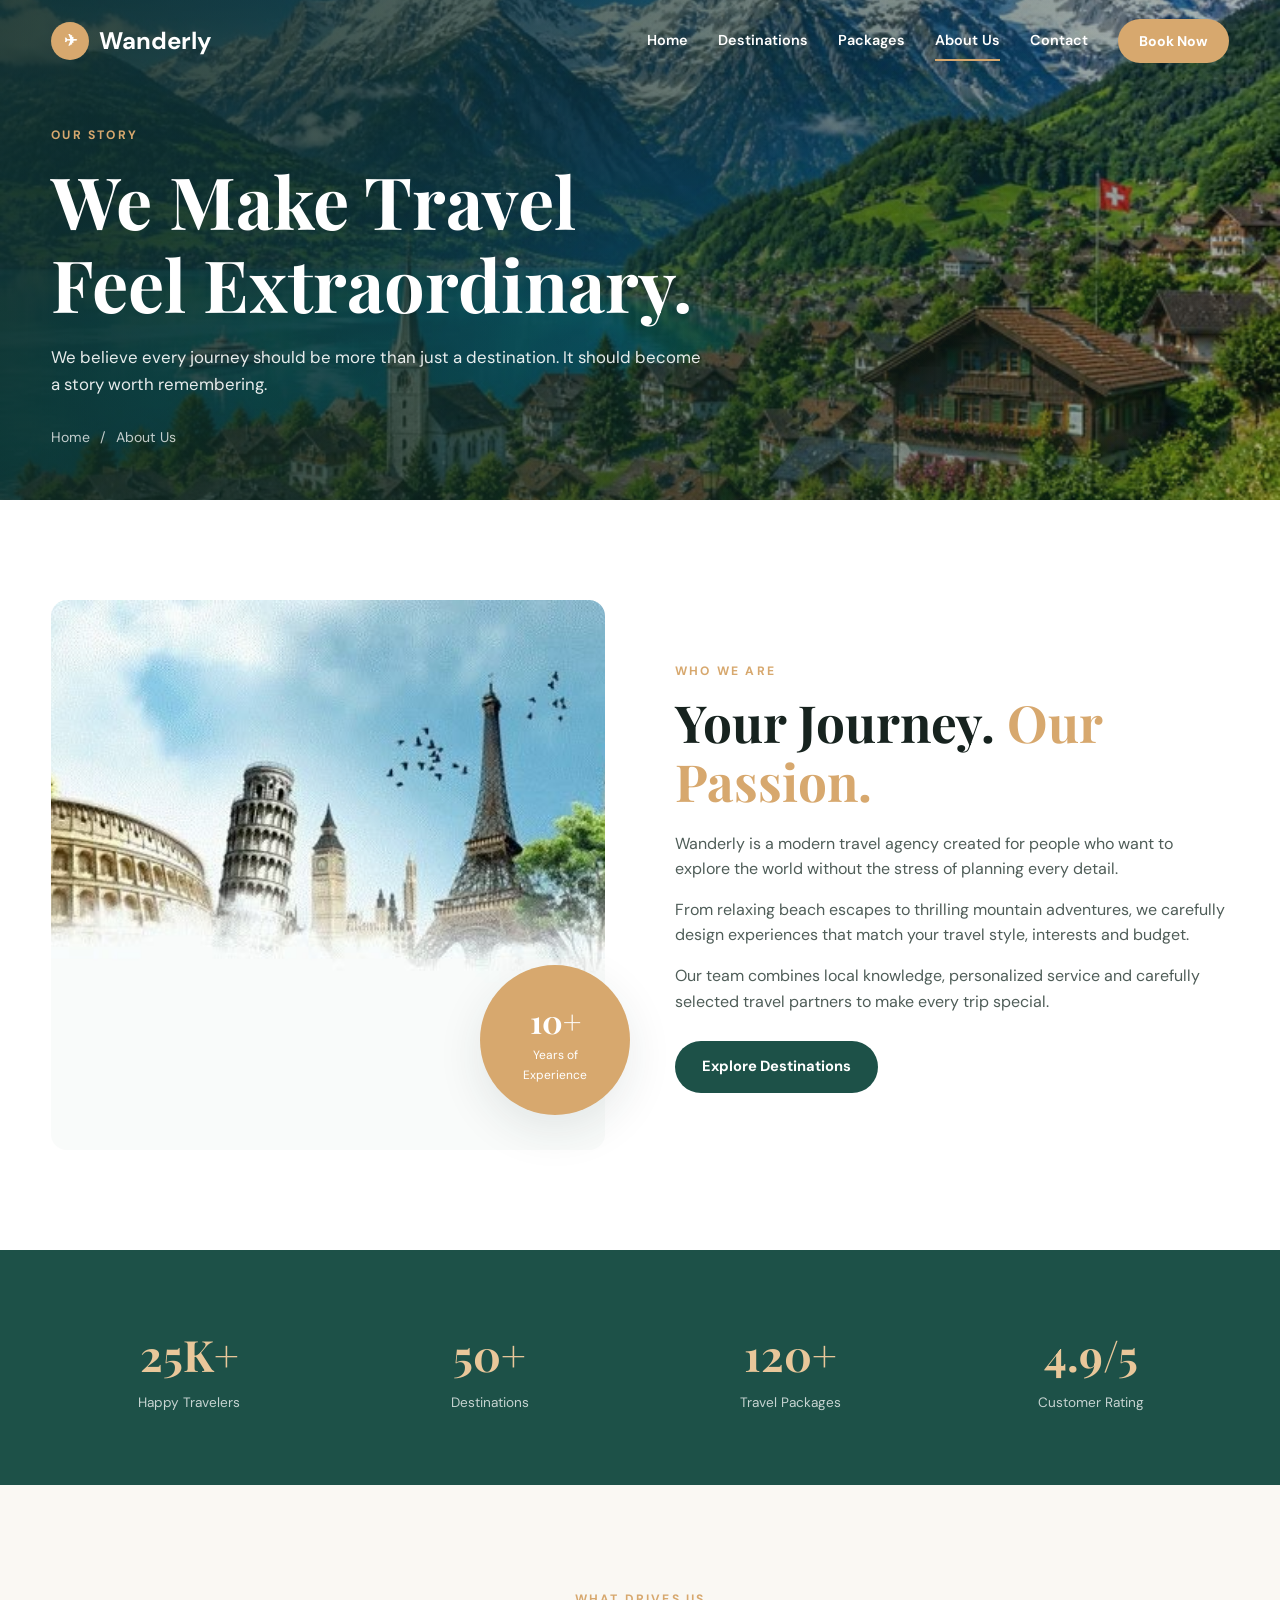
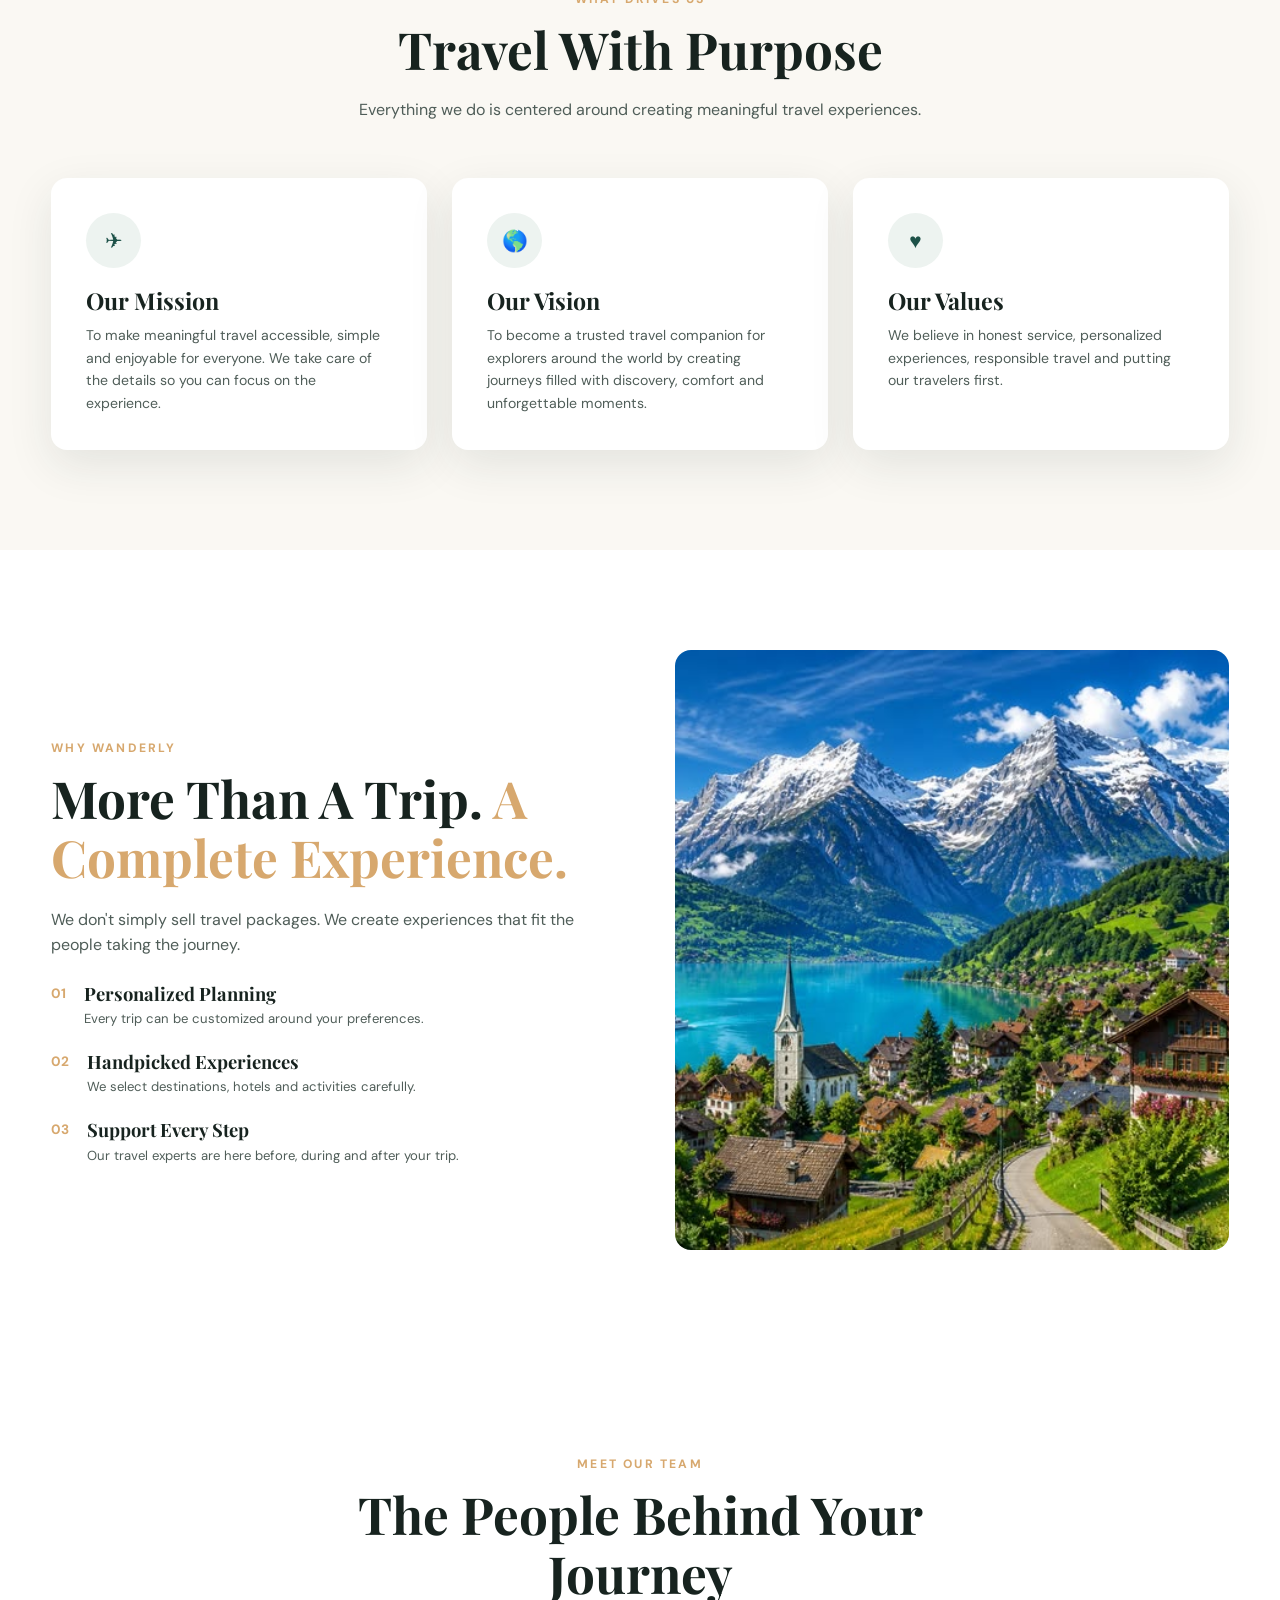
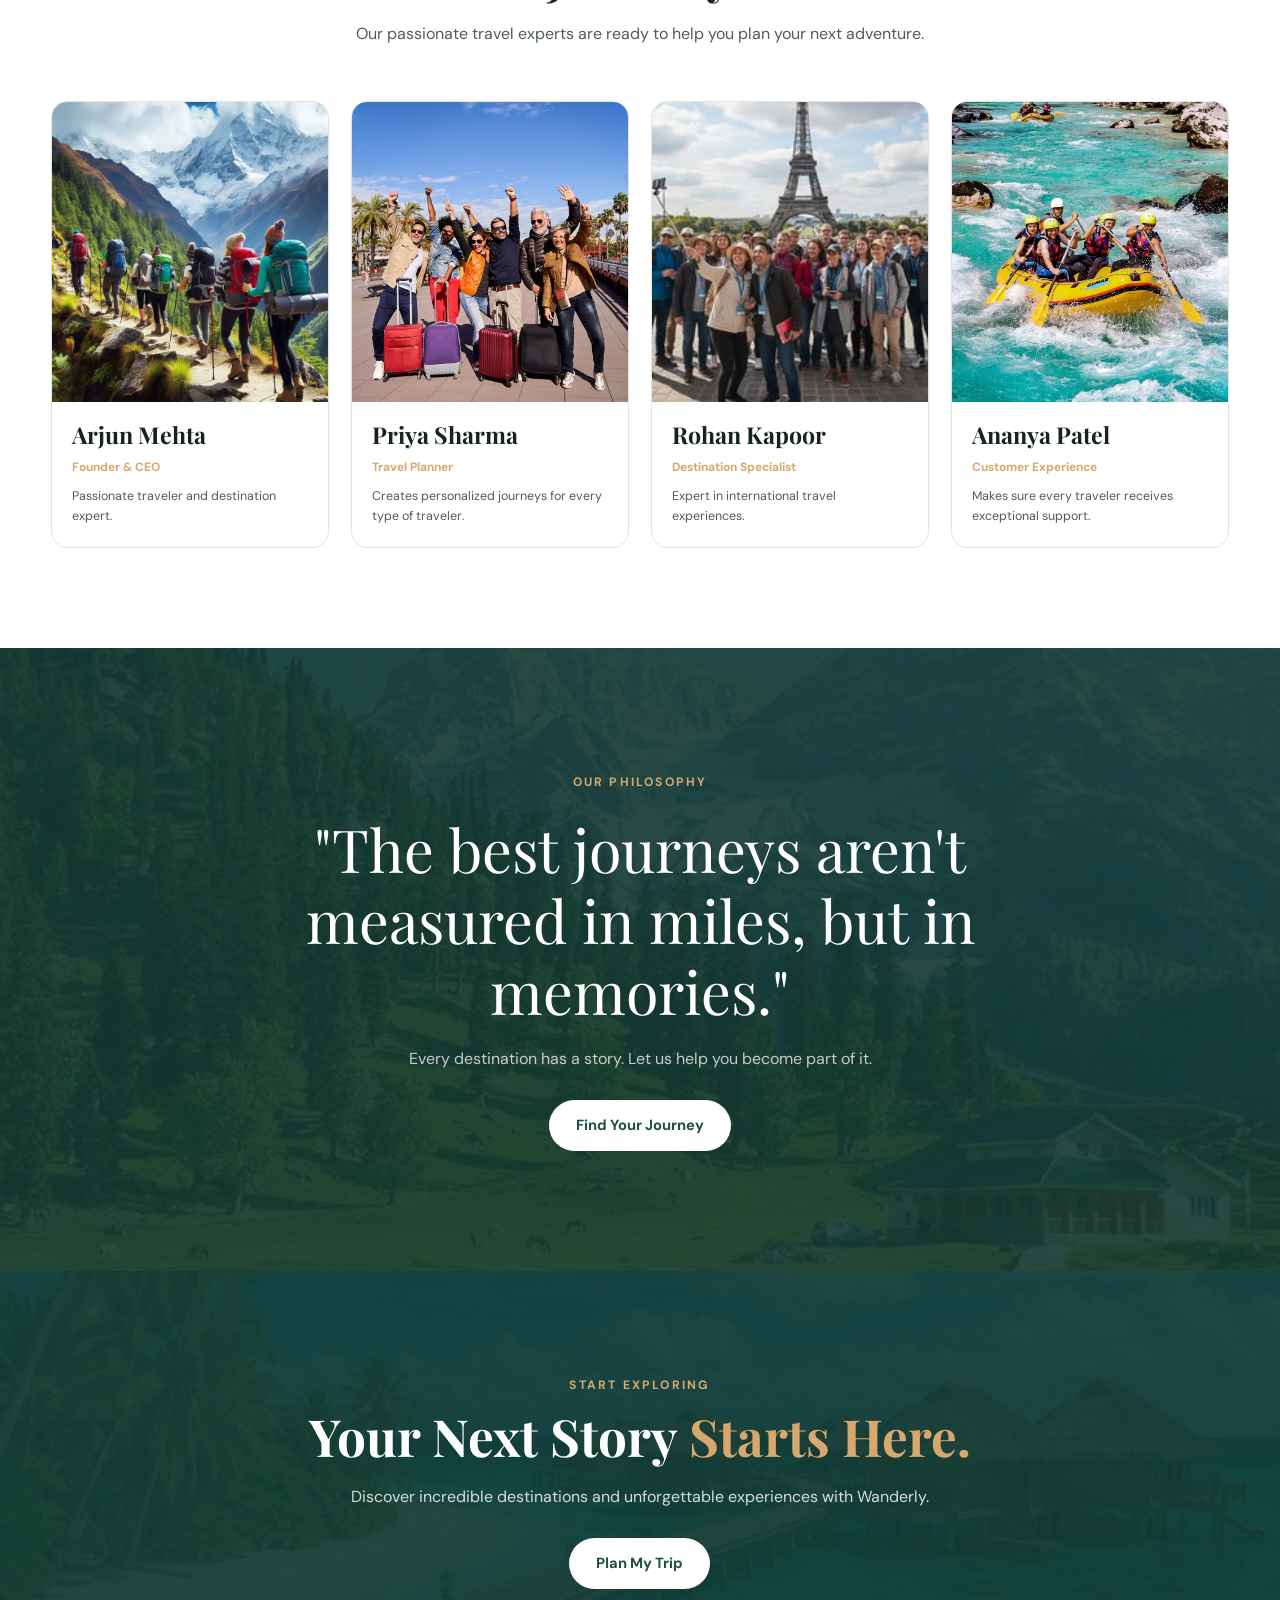
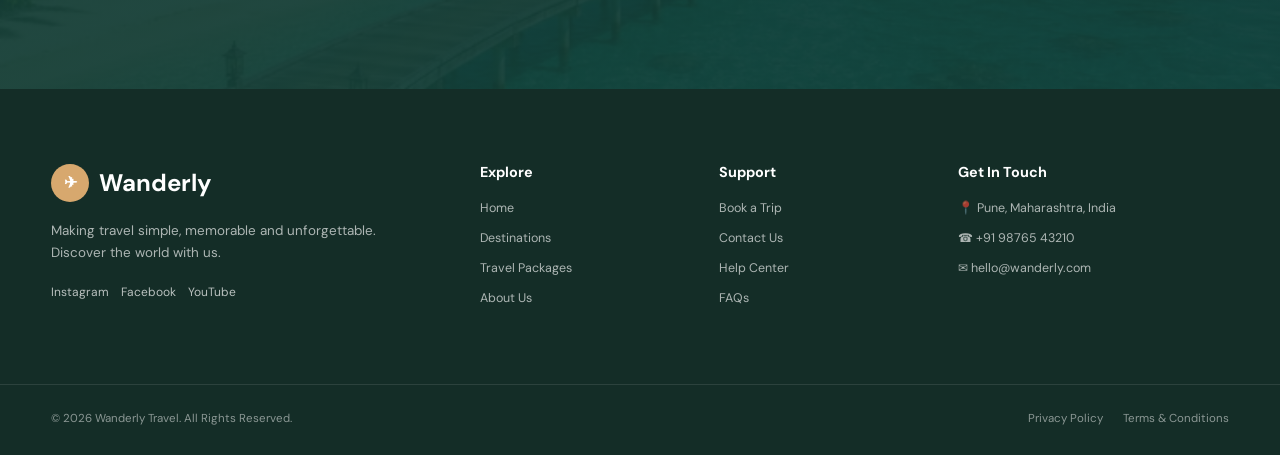
==== about.html @ 642d9f6b "Initial travel booking website" ====
<!DOCTYPE html>
<html lang="en">

<head>

    <meta charset="UTF-8">

    <meta
        name="viewport"
        content="width=device-width, initial-scale=1.0"
    >

    <meta
        name="description"
        content="Learn more about Wanderly, our travel experts, mission and passion for creating unforgettable journeys."
    >

    <title>About Us | Wanderly</title>


    <!-- Google Fonts -->

    <link rel="preconnect" href="https://fonts.googleapis.com">

    <link
        href="https://fonts.googleapis.com/css2?family=DM+Sans:wght@400;500;600;700&family=Playfair+Display:wght@500;600;700&display=swap"
        rel="stylesheet"
    >


    <!-- Main CSS -->

    <link
        rel="stylesheet"
        href="css/style.css"
    >

</head>


<body>


    <!-- ==========================================
         HEADER
    =========================================== -->

    <header
        class="header"
        id="header"
    >

        <div class="container nav-container">


            <!-- Logo -->

            <a
                href="index.html"
                class="logo"
            >

                <span class="logo-icon">
                    ✈
                </span>

                <span>
                    Wanderly
                </span>

            </a>


            <!-- Navigation -->

            <nav
                class="navbar"
                id="navbar"
            >

                <a
                    href="index.html"
                    class="nav-link"
                >
                    Home
                </a>

                <a
                    href="destinations.html"
                    class="nav-link"
                >
                    Destinations
                </a>

                <a
                    href="packages.html"
                    class="nav-link"
                >
                    Packages
                </a>

                <a
                    href="about.html"
                    class="nav-link active"
                >
                    About Us
                </a>

                <a
                    href="contact.html"
                    class="nav-link"
                >
                    Contact
                </a>

                <a
                    href="booking.html"
                    class="nav-book-btn"
                >
                    Book Now
                </a>

            </nav>


            <!-- Mobile Menu -->

            <button
                class="menu-toggle"
                id="menuToggle"
                type="button"
                aria-label="Open navigation menu"
            >

                <span></span>

                <span></span>

                <span></span>

            </button>

        </div>

    </header>



    <!-- ==========================================
         PAGE HERO
    =========================================== -->

    <section class="page-hero about-hero">

        <div class="page-hero-overlay"></div>

        <div class="container page-hero-content">


            <span class="section-tag">
                OUR STORY
            </span>


            <h1>
                We Make Travel
                <br>
                Feel Extraordinary.
            </h1>


            <p>
                We believe every journey should be more than
                just a destination. It should become a story
                worth remembering.
            </p>


            <div class="breadcrumb">

                <a href="index.html">
                    Home
                </a>

                <span>
                    /
                </span>

                <span>
                    About Us
                </span>

            </div>

        </div>

    </section>



    <!-- ==========================================
         OUR STORY
    =========================================== -->

    <main>


        <section class="section about-story-section">

            <div class="container about-story-grid">


                <!-- Image -->

                <div class="about-story-image">

                    <img
                        src="images/about-travel.jpg"
                        alt="Travelers enjoying a beautiful destination"
                    >

                    <div class="experience-badge">

                        <strong>
                            10+
                        </strong>

                        <span>
                            Years of
                            <br>
                            Experience
                        </span>

                    </div>

                </div>


                <!-- Content -->

                <div class="about-story-content">

                    <span class="section-tag">
                        WHO WE ARE
                    </span>


                    <h2>
                        Your Journey.
                        <span>Our Passion.</span>
                    </h2>


                    <p>
                        Wanderly is a modern travel agency created
                        for people who want to explore the world
                        without the stress of planning every detail.
                    </p>


                    <p>
                        From relaxing beach escapes to thrilling
                        mountain adventures, we carefully design
                        experiences that match your travel style,
                        interests and budget.
                    </p>


                    <p>
                        Our team combines local knowledge,
                        personalized service and carefully selected
                        travel partners to make every trip special.
                    </p>


                    <a
                        href="destinations.html"
                        class="btn btn-primary"
                    >
                        Explore Destinations
                    </a>

                </div>

            </div>

        </section>



        <!-- ==========================================
             STATISTICS
        =========================================== -->

        <section class="stats-section">

            <div class="container stats-grid">


                <div class="stat-item">

                    <strong>
                        25K+
                    </strong>

                    <span>
                        Happy Travelers
                    </span>

                </div>


                <div class="stat-item">

                    <strong>
                        50+
                    </strong>

                    <span>
                        Destinations
                    </span>

                </div>


                <div class="stat-item">

                    <strong>
                        120+
                    </strong>

                    <span>
                        Travel Packages
                    </span>

                </div>


                <div class="stat-item">

                    <strong>
                        4.9/5
                    </strong>

                    <span>
                        Customer Rating
                    </span>

                </div>

            </div>

        </section>



        <!-- ==========================================
             MISSION & VISION
        =========================================== -->

        <section class="section mission-section">

            <div class="container">


                <div class="section-heading centered">

                    <span class="section-tag">
                        WHAT DRIVES US
                    </span>

                    <h2>
                        Travel With Purpose
                    </h2>

                    <p>
                        Everything we do is centered around
                        creating meaningful travel experiences.
                    </p>

                </div>


                <div class="mission-grid">


                    <!-- Mission -->

                    <article class="mission-card">

                        <div class="mission-icon">
                            ✈
                        </div>

                        <h3>
                            Our Mission
                        </h3>

                        <p>
                            To make meaningful travel accessible,
                            simple and enjoyable for everyone.
                            We take care of the details so you
                            can focus on the experience.
                        </p>

                    </article>


                    <!-- Vision -->

                    <article class="mission-card">

                        <div class="mission-icon">
                            🌎
                        </div>

                        <h3>
                            Our Vision
                        </h3>

                        <p>
                            To become a trusted travel companion
                            for explorers around the world by
                            creating journeys filled with discovery,
                            comfort and unforgettable moments.
                        </p>

                    </article>


                    <!-- Values -->

                    <article class="mission-card">

                        <div class="mission-icon">
                            ♥
                        </div>

                        <h3>
                            Our Values
                        </h3>

                        <p>
                            We believe in honest service,
                            personalized experiences, responsible
                            travel and putting our travelers first.
                        </p>

                    </article>

                </div>

            </div>

        </section>



        <!-- ==========================================
             WHY WANDERLY
        =========================================== -->

        <section class="why-us-section">

            <div class="container why-us-grid">


                <!-- Content -->

                <div class="why-us-content">

                    <span class="section-tag">
                        WHY WANDERLY
                    </span>


                    <h2>
                        More Than A Trip.
                        <span>A Complete Experience.</span>
                    </h2>


                    <p>
                        We don't simply sell travel packages.
                        We create experiences that fit the people
                        taking the journey.
                    </p>


                    <div class="why-us-list">


                        <div class="why-us-item">

                            <div class="why-us-number">
                                01
                            </div>

                            <div>

                                <h3>
                                    Personalized Planning
                                </h3>

                                <p>
                                    Every trip can be customized
                                    around your preferences.
                                </p>

                            </div>

                        </div>


                        <div class="why-us-item">

                            <div class="why-us-number">
                                02
                            </div>

                            <div>

                                <h3>
                                    Handpicked Experiences
                                </h3>

                                <p>
                                    We select destinations,
                                    hotels and activities carefully.
                                </p>

                            </div>

                        </div>


                        <div class="why-us-item">

                            <div class="why-us-number">
                                03
                            </div>

                            <div>

                                <h3>
                                    Support Every Step
                                </h3>

                                <p>
                                    Our travel experts are here
                                    before, during and after your trip.
                                </p>

                            </div>

                        </div>

                    </div>

                </div>


                <!-- Image -->

                <div class="why-us-image">

                    <img
                        src="images/home-switzerland.jpg"
                        alt="Beautiful Switzerland landscape"
                    >

                </div>

            </div>

        </section>



        <!-- ==========================================
             OUR TEAM
        =========================================== -->

        <section class="section team-section">

            <div class="container">


                <div class="section-heading centered">

                    <span class="section-tag">
                        MEET OUR TEAM
                    </span>

                    <h2>
                        The People Behind Your Journey
                    </h2>

                    <p>
                        Our passionate travel experts are ready
                        to help you plan your next adventure.
                    </p>

                </div>


                <div class="team-grid">


                    <!-- Team Member 1 -->

                    <article class="team-card">

                        <div class="team-image">

                            <img
                                src="images/team-1.jpg"
                                alt="Travel consultant"
                            >

                        </div>

                        <div class="team-content">

                            <h3>
                                Arjun Mehta
                            </h3>

                            <span>
                                Founder & CEO
                            </span>

                            <p>
                                Passionate traveler and
                                destination expert.
                            </p>

                        </div>

                    </article>


                    <!-- Team Member 2 -->

                    <article class="team-card">

                        <div class="team-image">

                            <img
                                src="images/team-2.jpg"
                                alt="Travel planner"
                            >

                        </div>

                        <div class="team-content">

                            <h3>
                                Priya Sharma
                            </h3>

                            <span>
                                Travel Planner
                            </span>

                            <p>
                                Creates personalized journeys
                                for every type of traveler.
                            </p>

                        </div>

                    </article>


                    <!-- Team Member 3 -->

                    <article class="team-card">

                        <div class="team-image">

                            <img
                                src="images/team-3.jpg"
                                alt="Travel consultant"
                            >

                        </div>

                        <div class="team-content">

                            <h3>
                                Rohan Kapoor
                            </h3>

                            <span>
                                Destination Specialist
                            </span>

                            <p>
                                Expert in international
                                travel experiences.
                            </p>

                        </div>

                    </article>


                    <!-- Team Member 4 -->

                    <article class="team-card">

                        <div class="team-image">

                            <img
                                src="images/team-4.jpg"
                                alt="Customer experience manager"
                            >

                        </div>

                        <div class="team-content">

                            <h3>
                                Ananya Patel
                            </h3>

                            <span>
                                Customer Experience
                            </span>

                            <p>
                                Makes sure every traveler
                                receives exceptional support.
                            </p>

                        </div>

                    </article>

                </div>

            </div>

        </section>



        <!-- ==========================================
             TRAVEL PHILOSOPHY
        =========================================== -->

        <section class="philosophy-section">

            <div class="container philosophy-content">

                <span class="section-tag">
                    OUR PHILOSOPHY
                </span>


                <blockquote>
                    "The best journeys aren't measured
                    in miles, but in memories."
                </blockquote>


                <p>
                    Every destination has a story.
                    Let us help you become part of it.
                </p>


                <a
                    href="packages.html"
                    class="btn btn-light"
                >
                    Find Your Journey
                </a>

            </div>

        </section>



        <!-- ==========================================
             FINAL CTA
        =========================================== -->

        <section class="cta-section">

            <div class="container cta-content">

                <span class="section-tag">
                    START EXPLORING
                </span>


                <h2>
                    Your Next Story
                    <span>Starts Here.</span>
                </h2>


                <p>
                    Discover incredible destinations and
                    unforgettable experiences with Wanderly.
                </p>


                <a
                    href="booking.html"
                    class="btn btn-light"
                >
                    Plan My Trip
                </a>

            </div>

        </section>

    </main>



    <!-- ==========================================
         FOOTER
    =========================================== -->

    <footer class="footer">

        <div class="container footer-grid">


            <!-- Brand -->

            <div class="footer-brand">

                <a
                    href="index.html"
                    class="logo footer-logo"
                >

                    <span class="logo-icon">
                        ✈
                    </span>

                    <span>
                        Wanderly
                    </span>

                </a>

                <p>
                    Making travel simple, memorable and
                    unforgettable. Discover the world with us.
                </p>


                <div class="social-links">

                    <a href="#">
                        Instagram
                    </a>

                    <a href="#">
                        Facebook
                    </a>

                    <a href="#">
                        YouTube
                    </a>

                </div>

            </div>



            <!-- Explore -->

            <div class="footer-column">

                <h3>
                    Explore
                </h3>

                <a href="index.html">
                    Home
                </a>

                <a href="destinations.html">
                    Destinations
                </a>

                <a href="packages.html">
                    Travel Packages
                </a>

                <a href="about.html">
                    About Us
                </a>

            </div>



            <!-- Support -->

            <div class="footer-column">

                <h3>
                    Support
                </h3>

                <a href="booking.html">
                    Book a Trip
                </a>

                <a href="contact.html">
                    Contact Us
                </a>

                <a href="contact.html">
                    Help Center
                </a>

                <a href="contact.html">
                    FAQs
                </a>

            </div>



            <!-- Contact -->

            <div class="footer-column">

                <h3>
                    Get In Touch
                </h3>

                <p>
                    📍 Pune, Maharashtra, India
                </p>

                <p>
                    ☎ +91 98765 43210
                </p>

                <p>
                    ✉ hello@wanderly.com
                </p>

            </div>

        </div>



        <!-- Footer Bottom -->

        <div class="footer-bottom">

            <div class="container footer-bottom-content">

                <p>
                    © 2026 Wanderly Travel. All Rights Reserved.
                </p>

                <div>

                    <a href="#">
                        Privacy Policy
                    </a>

                    <a href="#">
                        Terms & Conditions
                    </a>

                </div>

            </div>

        </div>

    </footer>



    <!-- JavaScript -->

    <script src="js/data.js"></script>

    <script src="js/script.js"></script>

</body>

</html>
---- css/style.css ----
/* =========================================================
   WANDERLY TRAVEL WEBSITE
   MAIN STYLESHEET
========================================================= */


/* =========================================================
   01. RESET
========================================================= */

* {
    margin: 0;
    padding: 0;
    box-sizing: border-box;
}


html {
    scroll-behavior: smooth;
}


body {
    font-family: "DM Sans", sans-serif;
    background: #ffffff;
    color: #24302c;
    line-height: 1.6;
    overflow-x: hidden;
}


img {
    width: 100%;
    display: block;
    object-fit: cover;
}


a {
    color: inherit;
    text-decoration: none;
}


button,
input,
select,
textarea {
    font: inherit;
}


button {
    cursor: pointer;
}


ul {
    list-style: none;
}


::selection {
    background: #d7a86e;
    color: #ffffff;
}


/* =========================================================
   02. VARIABLES
========================================================= */

:root {

    --primary: #1d5148;

    --primary-dark: #123d36;

    --secondary: #d7a86e;

    --accent: #e9c79a;

    --dark: #17231f;

    --text: #4f5d58;

    --muted: #78837f;

    --light: #f5f2ec;

    --cream: #faf8f3;

    --white: #ffffff;

    --border: #e4e5e1;

    --danger: #c74b4b;

    --success: #3f8c68;

    --shadow:
        0 15px 45px rgba(28, 52, 45, 0.10);

    --shadow-hover:
        0 22px 55px rgba(28, 52, 45, 0.17);

    --radius: 16px;

    --radius-small: 10px;

    --container: 1180px;

}


/* =========================================================
   03. COMMON CONTAINER
========================================================= */

.container {
    width: min(92%, var(--container));
    margin: 0 auto;
}


.section {
    padding: 100px 0;
}


/* =========================================================
   04. TYPOGRAPHY
========================================================= */

h1,
h2,
h3,
h4 {
    font-family: "Playfair Display", serif;
    color: var(--dark);
    line-height: 1.15;
}


h1 {
    font-size: clamp(2.8rem, 6vw, 5.4rem);
}


h2 {
    font-size: clamp(2.1rem, 4vw, 3.6rem);
}


h3 {
    font-size: 1.45rem;
}


p {
    color: var(--text);
}


.section-heading {
    margin-bottom: 55px;
}


.section-heading.centered {
    max-width: 760px;
    margin-left: auto;
    margin-right: auto;
    text-align: center;
}


.section-heading h2 {
    margin: 10px 0 18px;
}


.section-heading p {
    max-width: 650px;
    margin: 0 auto;
}


.section-tag {
    display: inline-block;
    color: var(--secondary);
    font-size: 0.76rem;
    font-weight: 700;
    letter-spacing: 2.2px;
    text-transform: uppercase;
}


/* =========================================================
   05. BUTTONS
========================================================= */

.btn {
    display: inline-flex;
    align-items: center;
    justify-content: center;
    gap: 10px;

    min-height: 50px;
    padding: 13px 26px;

    border: 1px solid transparent;
    border-radius: 50px;

    font-weight: 700;
    font-size: 0.92rem;

    transition:
        transform 0.3s ease,
        background 0.3s ease,
        color 0.3s ease,
        box-shadow 0.3s ease;
}


.btn:hover {
    transform: translateY(-3px);
}


.btn-primary {
    background: var(--primary);
    color: var(--white);
}


.btn-primary:hover {
    background: var(--primary-dark);
    box-shadow: var(--shadow);
}


.btn-light {
    background: var(--white);
    color: var(--primary);
}


.btn-light:hover {
    background: var(--accent);
    color: var(--dark);
}


/* =========================================================
   06. HEADER
========================================================= */

.header {
    position: absolute;
    top: 0;
    left: 0;

    width: 100%;

    z-index: 1000;

    background: transparent;

    transition:
        background 0.3s ease,
        box-shadow 0.3s ease;
}


.header.scrolled {
    position: fixed;

    background: rgba(255, 255, 255, 0.97);

    box-shadow:
        0 5px 25px rgba(0, 0, 0, 0.08);
}


.nav-container {
    min-height: 82px;

    display: flex;
    align-items: center;
    justify-content: space-between;
}


.logo {
    display: flex;
    align-items: center;
    gap: 10px;

    font-size: 1.5rem;
    font-weight: 700;

    color: var(--white);
}


.header.scrolled .logo {
    color: var(--primary);
}


.logo-icon {
    width: 38px;
    height: 38px;

    display: grid;
    place-items: center;

    background: var(--secondary);
    color: var(--white);

    border-radius: 50%;

    font-size: 1rem;
}


.navbar {
    display: flex;
    align-items: center;
    gap: 30px;
}


.nav-link {
    position: relative;

    color: var(--white);

    font-size: 0.9rem;
    font-weight: 600;

    transition: color 0.3s ease;
}


.header.scrolled .nav-link {
    color: var(--dark);
}


.nav-link::after {
    content: "";

    position: absolute;
    left: 0;
    bottom: -8px;

    width: 0;
    height: 2px;

    background: var(--secondary);

    transition: width 0.3s ease;
}


.nav-link:hover::after,
.nav-link.active::after {
    width: 100%;
}


.nav-book-btn {
    padding: 11px 21px;

    background: var(--secondary);
    color: var(--white);

    border-radius: 50px;

    font-size: 0.88rem;
    font-weight: 700;

    transition:
        transform 0.3s ease,
        background 0.3s ease;
}


.nav-book-btn:hover {
    transform: translateY(-2px);
    background: #c8955c;
}


.menu-toggle {
    display: none;

    width: 44px;
    height: 44px;

    border: none;
    background: transparent;

    flex-direction: column;
    align-items: center;
    justify-content: center;
    gap: 5px;
}


.menu-toggle span {
    width: 25px;
    height: 2px;

    background: var(--white);

    transition:
        transform 0.3s ease,
        opacity 0.3s ease;
}


.header.scrolled .menu-toggle span {
    background: var(--dark);
}


/* =========================================================
   07. HERO
========================================================= */

.hero {
    min-height: 760px;

    position: relative;

    display: flex;
    align-items: center;

    background:
        linear-gradient(
            90deg,
            rgba(13, 37, 31, 0.78),
            rgba(13, 37, 31, 0.28),
            rgba(13, 37, 31, 0.08)
        ),
        url("../images/home-bali.jpg")
        center / cover no-repeat;
}


.hero-content {
    max-width: 720px;
    padding-top: 80px;
}


.hero h1 {
    color: var(--white);
    margin: 12px 0 25px;
}


.hero h1 span {
    color: var(--accent);
}


.hero p {
    max-width: 590px;

    color: rgba(255, 255, 255, 0.88);

    font-size: 1.05rem;

    margin-bottom: 32px;
}


.hero-buttons {
    display: flex;
    flex-wrap: wrap;
    gap: 15px;
}


/* =========================================================
   08. PAGE HERO
========================================================= */

.page-hero {
    min-height: 500px;

    position: relative;

    display: flex;
    align-items: center;

    background:
        linear-gradient(
            90deg,
            rgba(13, 37, 31, 0.78),
            rgba(13, 37, 31, 0.30)
        ),
        url("../images/home-switzerland.jpg")
        center / cover no-repeat;
}


.page-hero-overlay {
    position: absolute;
    inset: 0;

    background:
        linear-gradient(
            90deg,
            rgba(16, 46, 40, 0.48),
            transparent
        );
}


.page-hero-content {
    position: relative;
    z-index: 2;

    padding-top: 70px;

    color: var(--white);
}


.page-hero h1 {
    color: var(--white);

    font-size: clamp(2.6rem, 6vw, 4.5rem);

    margin: 12px 0 20px;
}


.page-hero p {
    max-width: 650px;

    color: rgba(255, 255, 255, 0.9);

    font-size: 1.05rem;
}


.breadcrumb {
    display: flex;
    align-items: center;
    gap: 10px;

    margin-top: 28px;

    color: rgba(255, 255, 255, 0.75);

    font-size: 0.88rem;
}


.breadcrumb a:hover {
    color: var(--accent);
}


/* =========================================================
   09. DESTINATION / PACKAGE GRIDS
========================================================= */

.destination-grid,
.package-grid {
    display: grid;

    grid-template-columns:
        repeat(3, minmax(0, 1fr));

    gap: 25px;
}


.destination-card,
.package-card {
    overflow: hidden;

    background: var(--white);

    border: 1px solid var(--border);

    border-radius: var(--radius);

    box-shadow: var(--shadow);

    transition:
        transform 0.35s ease,
        box-shadow 0.35s ease;
}


.destination-card:hover,
.package-card:hover {
    transform: translateY(-8px);

    box-shadow: var(--shadow-hover);
}


.destination-card-image,
.package-card-image {
    height: 250px;

    position: relative;

    overflow: hidden;
}


.destination-card-image img,
.package-card-image img {
    height: 100%;

    transition: transform 0.5s ease;
}


.destination-card:hover img,
.package-card:hover img {
    transform: scale(1.06);
}


.destination-card-content,
.package-card-content {
    padding: 24px;
}


.card-category {
    display: inline-block;

    padding: 5px 11px;

    border-radius: 50px;

    background: #edf3f0;

    color: var(--primary);

    font-size: 0.72rem;
    font-weight: 700;

    text-transform: uppercase;
    letter-spacing: 0.7px;
}


.destination-card h3,
.package-card h3 {
    margin: 13px 0 8px;
}


.destination-card p,
.package-card p {
    font-size: 0.9rem;

    margin-bottom: 18px;
}


.card-bottom {
    display: flex;
    align-items: center;
    justify-content: space-between;

    padding-top: 16px;

    border-top: 1px solid var(--border);
}


.card-price {
    color: var(--primary);

    font-size: 1.15rem;
    font-weight: 700;
}


.card-price small {
    color: var(--muted);

    font-size: 0.72rem;
    font-weight: 400;
}


.card-link {
    color: var(--primary);

    font-size: 0.85rem;
    font-weight: 700;
}


.card-link:hover {
    color: var(--secondary);
}


/* =========================================================
   10. FILTER PANEL
========================================================= */

.filter-panel {
    display: grid;

    grid-template-columns:
        2fr repeat(3, 1fr) auto;

    gap: 14px;

    align-items: end;

    padding: 20px;

    margin-bottom: 25px;

    background: var(--cream);

    border: 1px solid var(--border);

    border-radius: var(--radius);
}


.filter-search {
    height: 50px;

    display: flex;
    align-items: center;
    gap: 10px;

    padding: 0 15px;

    background: var(--white);

    border: 1px solid var(--border);

    border-radius: 9px;
}


.filter-search input {
    width: 100%;

    border: none;
    outline: none;

    color: var(--dark);

    background: transparent;
}


.filter-group {
    display: flex;
    flex-direction: column;
    gap: 6px;
}


.filter-group label {
    font-size: 0.75rem;

    color: var(--text);

    font-weight: 700;
}


.filter-group select,
.filter-search {
    min-height: 50px;
}


.filter-group select {
    width: 100%;

    padding: 0 12px;

    background: var(--white);

    border: 1px solid var(--border);

    border-radius: 9px;

    outline: none;

    color: var(--text);

    cursor: pointer;
}


.filter-group select:focus,
.filter-search:focus-within {
    border-color: var(--secondary);
}


.filter-reset {
    min-height: 50px;

    padding: 0 18px;

    background: transparent;

    border: 1px solid var(--primary);

    border-radius: 9px;

    color: var(--primary);

    font-weight: 700;
}


.filter-reset:hover {
    background: var(--primary);
    color: var(--white);
}


.results-header {
    display: flex;
    justify-content: flex-end;

    margin-bottom: 22px;
}


.results-header p {
    color: var(--muted);

    font-size: 0.86rem;
}


.no-results {
    text-align: center;

    padding: 70px 20px;
}


.no-results-icon {
    font-size: 2.5rem;

    margin-bottom: 10px;
}


.no-results h3 {
    margin-bottom: 8px;
}


.no-results p {
    margin-bottom: 20px;
}


/* =========================================================
   11. INSPIRATION
========================================================= */

.inspiration-section {
    padding: 100px 0;

    background: var(--cream);
}


.inspiration-grid {
    display: grid;

    grid-template-columns:
        0.9fr 1.1fr;

    gap: 70px;

    align-items: center;
}


.inspiration-content h2 {
    margin: 10px 0 20px;
}


.inspiration-content h2 span,
.why-us-content h2 span,
.about-story-content h2 span,
.cta-content h2 span {
    color: var(--secondary);
}


.inspiration-content p {
    margin-bottom: 16px;
}


.inspiration-content .btn {
    margin-top: 15px;
}


.inspiration-images {
    position: relative;

    min-height: 500px;
}


.inspiration-image {
    position: absolute;

    overflow: hidden;

    border-radius: var(--radius);

    box-shadow: var(--shadow);
}


.inspiration-image.large {
    width: 72%;
    height: 400px;

    top: 0;
    left: 0;
}


.inspiration-image.small {
    width: 48%;
    height: 280px;

    right: 0;
    bottom: 0;

    border: 10px solid var(--cream);
}


.inspiration-image img {
    height: 100%;
}


/* =========================================================
   12. PACKAGE OFFER
========================================================= */

.package-offer-section {
    padding: 0 0 100px;
}


.package-offer {
    min-height: 380px;

    display: grid;

    grid-template-columns:
        1fr 0.8fr;

    overflow: hidden;

    border-radius: 22px;

    background: var(--primary);
}


.package-offer-content {
    padding: 60px;

    display: flex;
    flex-direction: column;
    align-items: flex-start;
    justify-content: center;
}


.package-offer-content h2 {
    color: var(--white);

    margin: 10px 0 18px;
}


.package-offer-content h2 span {
    color: var(--accent);
}


.package-offer-content p {
    max-width: 500px;

    color: rgba(255, 255, 255, 0.8);

    margin-bottom: 25px;
}


.package-offer-image {
    min-height: 380px;
}


.package-offer-image img {
    height: 100%;
}


/* =========================================================
   13. CTA
========================================================= */

.cta-section {
    padding: 100px 20px;

    background:
        linear-gradient(
            rgba(19, 61, 54, 0.94),
            rgba(19, 61, 54, 0.94)
        ),
        url("../images/home-maldives.jpg")
        center / cover;
}


.cta-content {
    text-align: center;
}


.cta-content h2 {
    color: var(--white);

    margin: 10px 0 18px;
}


.cta-content p {
    max-width: 650px;

    margin: 0 auto 28px;

    color: rgba(255, 255, 255, 0.82);
}


/* =========================================================
   14. PACKAGE DETAILS HERO
========================================================= */

.package-details-hero {
    min-height: 600px;

    position: relative;

    display: flex;
    align-items: flex-end;

    overflow: hidden;
}


.package-details-hero-image {
    position: absolute;
    inset: 0;

    background:
        center / cover no-repeat;
}


.package-details-hero-overlay {
    position: absolute;
    inset: 0;

    background:
        linear-gradient(
            to top,
            rgba(10, 29, 25, 0.88),
            rgba(10, 29, 25, 0.12)
        );
}


.package-details-hero-content {
    position: relative;
    z-index: 2;

    padding-bottom: 65px;
}


.package-details-hero-content h1 {
    color: var(--white);

    margin: 12px 0 20px;
}


.package-details-category {
    display: inline-block;

    padding: 6px 13px;

    border-radius: 50px;

    background: var(--secondary);

    color: var(--white);

    font-size: 0.75rem;
    font-weight: 700;
}


.package-quick-info {
    display: flex;
    flex-wrap: wrap;
    gap: 25px;

    color: rgba(255, 255, 255, 0.9);

    font-size: 0.9rem;
}


.package-details-grid {
    display: grid;

    grid-template-columns:
        1fr 360px;

    gap: 55px;

    align-items: start;
}


.details-block {
    margin-bottom: 65px;
}


.details-block h2 {
    margin: 10px 0 18px;
}


.details-block > p {
    max-width: 800px;
}


/* =========================================================
   15. GALLERY
========================================================= */

.package-gallery {
    display: grid;

    grid-template-columns:
        repeat(3, 1fr);

    gap: 12px;

    margin-top: 25px;
}


.package-gallery-item {
    height: 190px;

    overflow: hidden;

    border-radius: 12px;

    cursor: pointer;
}


.package-gallery-item:first-child {
    grid-column: span 2;

    height: 300px;
}


.package-gallery-item img {
    height: 100%;

    transition: transform 0.4s ease;
}


.package-gallery-item:hover img {
    transform: scale(1.06);
}


/* =========================================================
   16. LIGHTBOX
========================================================= */

.gallery-lightbox {
    position: fixed;
    inset: 0;

    z-index: 2000;

    display: flex;
    align-items: center;
    justify-content: center;

    padding: 50px;

    background: rgba(8, 18, 15, 0.95);
}


.gallery-lightbox[hidden] {
    display: none;
}


.gallery-lightbox img {
    max-width: 900px;
    max-height: 80vh;

    width: auto;

    border-radius: 12px;
}


.lightbox-close,
.lightbox-prev,
.lightbox-next {
    position: absolute;

    width: 45px;
    height: 45px;

    display: grid;
    place-items: center;

    border: none;

    background: rgba(255, 255, 255, 0.12);

    color: var(--white);

    border-radius: 50%;

    font-size: 1.8rem;
}


.lightbox-close {
    top: 25px;
    right: 30px;
}


.lightbox-prev {
    left: 30px;
}


.lightbox-next {
    right: 30px;
}


.lightbox-close:hover,
.lightbox-prev:hover,
.lightbox-next:hover {
    background: var(--secondary);
}


/* =========================================================
   17. ITINERARY
========================================================= */

.itinerary {
    margin-top: 25px;
}


.itinerary-item {
    position: relative;

    display: grid;

    grid-template-columns: 80px 1fr;

    gap: 25px;

    padding-bottom: 35px;
}


.itinerary-item:not(:last-child)::before {
    content: "";

    position: absolute;

    left: 39px;
    top: 45px;
    bottom: 0;

    width: 1px;

    background: var(--border);
}


.itinerary-day {
    width: 78px;
    height: 78px;

    display: grid;
    place-items: center;

    border-radius: 50%;

    background: var(--primary);

    color: var(--white);

    font-size: 0.75rem;
    font-weight: 700;

    position: relative;
    z-index: 1;
}


.itinerary-content {
    padding-top: 5px;
}


.itinerary-content h3 {
    margin-bottom: 8px;
}


.itinerary-content p {
    font-size: 0.92rem;
}


/* =========================================================
   18. INCLUSIONS
========================================================= */

.inclusions-grid {
    display: grid;

    grid-template-columns:
        repeat(2, 1fr);

    gap: 15px;

    margin-top: 25px;
}


.inclusion-item {
    padding: 15px;

    display: flex;
    align-items: center;
    gap: 12px;

    background: var(--cream);

    border-radius: 10px;

    font-size: 0.9rem;
}


.inclusion-item span:first-child {
    color: var(--success);

    font-weight: 700;
}


/* =========================================================
   19. BOOKING SUMMARY
========================================================= */

.booking-summary-card {
    position: sticky;
    top: 100px;

    padding: 30px;

    background: var(--white);

    border: 1px solid var(--border);

    border-radius: var(--radius);

    box-shadow: var(--shadow);
}


.booking-card-header {
    padding-bottom: 20px;

    border-bottom: 1px solid var(--border);
}


.booking-card-header > span {
    color: var(--muted);

    font-size: 0.75rem;
    font-weight: 700;
    letter-spacing: 1px;
}


.booking-price {
    color: var(--primary);

    font-family: "Playfair Display", serif;

    font-size: 2.6rem;
    font-weight: 700;
}


.booking-card-header p {
    font-size: 0.8rem;
}


.booking-old-price {
    color: var(--muted);

    text-decoration: line-through;

    margin-top: 15px;
}


.saving-badge {
    display: inline-block;

    padding: 6px 10px;

    margin: 10px 0 20px;

    border-radius: 5px;

    background: #edf6f0;

    color: var(--success);

    font-size: 0.75rem;
    font-weight: 700;
}


.booking-summary-list {
    border-top: 1px solid var(--border);
}


.booking-summary-list > div {
    display: flex;
    justify-content: space-between;

    padding: 14px 0;

    border-bottom: 1px solid var(--border);

    font-size: 0.82rem;
}


.booking-summary-list strong {
    color: var(--dark);
}


.booking-main-btn {
    width: 100%;

    margin-top: 25px;
}


.booking-help-link {
    display: block;

    margin-top: 15px;

    text-align: center;

    color: var(--primary);

    font-size: 0.82rem;
    font-weight: 700;
}


.secure-booking {
    display: flex;
    justify-content: center;
    gap: 8px;

    margin-top: 22px;

    color: var(--muted);

    font-size: 0.75rem;
}


/* =========================================================
   20. INFORMATION BOX
========================================================= */

.information-box {
    display: flex;

    gap: 15px;

    padding: 22px;

    background: #f5f8f6;

    border-radius: 12px;
}


.information-icon {
    width: 35px;
    height: 35px;

    flex-shrink: 0;

    display: grid;
    place-items: center;

    border-radius: 50%;

    background: var(--primary);

    color: var(--white);

    font-weight: 700;
}


.information-box h3 {
    margin-bottom: 5px;
}


.information-box p {
    font-size: 0.85rem;
}


/* =========================================================
   21. BOOKING FORM
========================================================= */

.booking-layout {
    display: grid;

    grid-template-columns:
        1fr 350px;

    gap: 55px;

    align-items: start;
}


.form-heading {
    margin-bottom: 35px;
}


.form-heading h2 {
    margin: 8px 0 12px;
}


.form-heading p {
    max-width: 650px;
}


.booking-form,
.contact-form {
    display: flex;
    flex-direction: column;

    gap: 22px;
}


.form-section-title {
    display: flex;

    gap: 15px;

    padding: 25px 0 10px;

    border-top: 1px solid var(--border);
}


.form-number {
    width: 42px;
    height: 42px;

    flex-shrink: 0;

    display: grid;
    place-items: center;

    border-radius: 50%;

    background: var(--primary);

    color: var(--white);

    font-size: 0.78rem;
    font-weight: 700;
}


.form-section-title h3 {
    margin-bottom: 2px;
}


.form-section-title p {
    font-size: 0.8rem;
}


.form-grid {
    display: grid;

    grid-template-columns:
        repeat(2, 1fr);

    gap: 20px;
}


.form-group {
    display: flex;
    flex-direction: column;

    gap: 7px;
}


.form-group.full-width {
    width: 100%;
}


.form-group label {
    color: var(--dark);

    font-size: 0.83rem;
    font-weight: 700;
}


.form-group label span {
    color: var(--danger);
}


.form-group input,
.form-group select,
.form-group textarea {
    width: 100%;

    padding: 13px 15px;

    background: var(--white);

    border: 1px solid var(--border);

    border-radius: 8px;

    outline: none;

    color: var(--dark);

    transition:
        border 0.25s ease,
        box-shadow 0.25s ease;
}


.form-group textarea {
    resize: vertical;
}


.form-group input:focus,
.form-group select:focus,
.form-group textarea:focus {
    border-color: var(--primary);

    box-shadow:
        0 0 0 3px rgba(29, 81, 72, 0.08);
}


.form-group.input-error input,
.form-group.input-error select,
.form-group.input-error textarea {
    border-color: var(--danger);
}


.form-error {
    min-height: 16px;

    color: var(--danger);

    font-size: 0.72rem;
}


.terms-checkbox {
    display: flex;
    align-items: flex-start;

    gap: 10px;

    font-size: 0.82rem;
}


.terms-checkbox input {
    width: 17px;
    height: 17px;

    margin-top: 2px;

    accent-color: var(--primary);
}


.terms-checkbox a {
    color: var(--primary);

    font-weight: 700;
}


.booking-submit-btn,
.contact-submit-btn {
    border: none;

    align-self: flex-start;
}


.form-note {
    font-size: 0.75rem;

    color: var(--muted);
}


/* =========================================================
   22. BOOKING SIDEBAR
========================================================= */

.booking-sidebar {
    display: flex;
    flex-direction: column;

    gap: 25px;

    position: sticky;
    top: 100px;
}


.booking-info-card {
    padding: 30px;

    background: var(--cream);

    border-radius: var(--radius);
}


.booking-info-card h3 {
    margin: 10px 0 25px;
}


.booking-benefit {
    display: flex;

    gap: 13px;

    margin-top: 20px;
}


.benefit-icon {
    width: 35px;
    height: 35px;

    flex-shrink: 0;

    display: grid;
    place-items: center;

    border-radius: 50%;

    background: var(--primary);

    color: var(--white);

    font-size: 0.72rem;
    font-weight: 700;
}


.booking-benefit strong {
    color: var(--dark);

    font-size: 0.85rem;
}


.booking-benefit p {
    margin-top: 3px;

    font-size: 0.75rem;
}


.booking-contact-card {
    overflow: hidden;

    border-radius: var(--radius);

    background: var(--primary);
}


.booking-contact-image {
    height: 180px;
}


.booking-contact-image img {
    height: 100%;
}


.booking-contact-content {
    padding: 25px;
}


.booking-contact-content h3 {
    color: var(--white);

    margin: 8px 0 12px;
}


.booking-contact-content p {
    color: rgba(255, 255, 255, 0.75);

    font-size: 0.82rem;

    margin-bottom: 18px;
}


.booking-contact-content a {
    display: block;

    color: var(--white);

    font-size: 0.8rem;
    font-weight: 600;

    margin-top: 7px;
}


/* =========================================================
   23. BOOKING SUCCESS
========================================================= */

.booking-success {
    padding: 70px 30px;

    text-align: center;

    background: var(--cream);

    border-radius: var(--radius);
}


.success-icon {
    width: 70px;
    height: 70px;

    display: grid;
    place-items: center;

    margin: 0 auto 20px;

    border-radius: 50%;

    background: var(--success);

    color: var(--white);

    font-size: 2rem;
}


.booking-success h2 {
    margin: 10px 0 15px;
}


.booking-success > p {
    max-width: 600px;

    margin: 0 auto 15px;
}


.booking-reference {
    display: inline-block;

    padding: 10px 18px;

    margin: 10px 0;

    background: var(--white);

    border: 1px dashed var(--primary);

    border-radius: 8px;

    color: var(--primary);

    font-weight: 700;
}


/* =========================================================
   24. ABOUT PAGE
========================================================= */

.about-story-grid {
    display: grid;

    grid-template-columns:
        1fr 1fr;

    gap: 70px;

    align-items: center;
}


.about-story-image {
    position: relative;

    min-height: 550px;
}


.about-story-image > img {
    height: 550px;

    border-radius: var(--radius);
}


.experience-badge {
    position: absolute;

    right: -25px;
    bottom: 35px;

    width: 150px;
    height: 150px;

    display: flex;
    flex-direction: column;
    align-items: center;
    justify-content: center;

    border-radius: 50%;

    background: var(--secondary);

    color: var(--white);

    text-align: center;

    box-shadow: var(--shadow);
}


.experience-badge strong {
    font-family: "Playfair Display", serif;

    font-size: 2rem;
}


.experience-badge span {
    font-size: 0.75rem;
}


.about-story-content h2 {
    margin: 10px 0 20px;
}


.about-story-content p {
    margin-bottom: 15px;
}


.about-story-content .btn {
    margin-top: 12px;
}


/* =========================================================
   25. STATS
========================================================= */

.stats-section {
    padding: 70px 0;

    background: var(--primary);
}


.stats-grid {
    display: grid;

    grid-template-columns:
        repeat(4, 1fr);

    gap: 25px;

    text-align: center;
}


.stat-item {
    color: var(--white);
}


.stat-item strong {
    display: block;

    font-family: "Playfair Display", serif;

    color: var(--accent);

    font-size: 2.7rem;
}


.stat-item span {
    color: rgba(255, 255, 255, 0.75);

    font-size: 0.85rem;
}


/* =========================================================
   26. MISSION
========================================================= */

.mission-section {
    background: var(--cream);
}


.mission-grid {
    display: grid;

    grid-template-columns:
        repeat(3, 1fr);

    gap: 25px;
}


.mission-card {
    padding: 35px;

    background: var(--white);

    border-radius: var(--radius);

    box-shadow: var(--shadow);
}


.mission-icon {
    width: 55px;
    height: 55px;

    display: grid;
    place-items: center;

    margin-bottom: 20px;

    border-radius: 50%;

    background: #edf3f0;

    color: var(--primary);

    font-size: 1.3rem;
}


.mission-card h3 {
    margin-bottom: 10px;
}


.mission-card p {
    font-size: 0.88rem;
}


/* =========================================================
   27. WHY US
========================================================= */

.why-us-section {
    padding: 100px 0;
}


.why-us-grid {
    display: grid;

    grid-template-columns:
        1fr 1fr;

    gap: 70px;

    align-items: center;
}


.why-us-content h2 {
    margin: 10px 0 20px;
}


.why-us-content > p {
    margin-bottom: 25px;
}


.why-us-list {
    display: flex;
    flex-direction: column;

    gap: 22px;
}


.why-us-item {
    display: flex;

    gap: 18px;
}


.why-us-number {
    color: var(--secondary);

    font-weight: 700;

    font-size: 0.85rem;
}


.why-us-item h3 {
    font-size: 1.15rem;

    margin-bottom: 4px;
}


.why-us-item p {
    font-size: 0.82rem;
}


.why-us-image {
    height: 600px;

    overflow: hidden;

    border-radius: var(--radius);
}


.why-us-image img {
    height: 100%;
}


/* =========================================================
   28. TEAM
========================================================= */

.team-grid {
    display: grid;

    grid-template-columns:
        repeat(4, 1fr);

    gap: 22px;
}


.team-card {
    overflow: hidden;

    background: var(--white);

    border: 1px solid var(--border);

    border-radius: var(--radius);
}


.team-image {
    height: 300px;

    overflow: hidden;
}


.team-image img {
    height: 100%;

    transition: transform 0.4s ease;
}


.team-card:hover .team-image img {
    transform: scale(1.05);
}


.team-content {
    padding: 20px;
}


.team-content h3 {
    margin-bottom: 4px;
}


.team-content > span {
    color: var(--secondary);

    font-size: 0.75rem;
    font-weight: 700;
}


.team-content p {
    margin-top: 8px;

    font-size: 0.78rem;
}


/* =========================================================
   29. PHILOSOPHY
========================================================= */

.philosophy-section {
    padding: 120px 20px;

    background:
        linear-gradient(
            rgba(20, 56, 49, 0.91),
            rgba(20, 56, 49, 0.91)
        ),
        url("../images/home-kashmir.jpg")
        center / cover;
}


.philosophy-content {
    max-width: 850px;

    text-align: center;
}


.philosophy-content blockquote {
    margin: 20px 0;

    color: var(--white);

    font-family: "Playfair Display", serif;

    font-size: clamp(2rem, 5vw, 3.7rem);

    line-height: 1.2;
}


.philosophy-content p {
    color: rgba(255, 255, 255, 0.75);

    margin-bottom: 28px;
}


/* =========================================================
   30. CONTACT PAGE
========================================================= */

.contact-intro {
    max-width: 700px;

    margin-bottom: 55px;
}


.contact-intro h2 {
    margin: 10px 0 18px;
}


.contact-layout {
    display: grid;

    grid-template-columns:
        0.8fr 1.2fr;

    gap: 70px;

    align-items: start;
}


.contact-info {
    display: flex;
    flex-direction: column;

    gap: 25px;
}


.contact-info-card {
    display: flex;

    gap: 18px;

    padding: 22px;

    background: var(--cream);

    border-radius: var(--radius);
}


.contact-icon {
    width: 48px;
    height: 48px;

    flex-shrink: 0;

    display: grid;
    place-items: center;

    border-radius: 50%;

    background: var(--primary);

    color: var(--white);
}


.contact-info-card > div:last-child > span {
    color: var(--secondary);

    font-size: 0.68rem;
    font-weight: 700;

    letter-spacing: 1px;
}


.contact-info-card h3 {
    margin: 4px 0 6px;

    font-size: 1.1rem;
}


.contact-info-card p {
    font-size: 0.8rem;
}


.contact-social {
    padding-top: 10px;
}


.contact-social > span {
    color: var(--muted);

    font-size: 0.7rem;
    font-weight: 700;

    letter-spacing: 1px;
}


.contact-social .social-links {
    margin-top: 12px;
}


.contact-form-wrapper {
    padding: 40px;

    background: var(--cream);

    border-radius: var(--radius);
}


.contact-form {
    display: grid;

    grid-template-columns:
        repeat(2, 1fr);

    gap: 18px;
}


.contact-form .form-group:nth-last-of-type(1),
.contact-form .contact-submit-btn,
.contact-form .form-note {
    grid-column: 1 / -1;
}


.contact-form .form-group:nth-last-of-type(1) {
    grid-column: 1 / -1;
}


.contact-form .form-note {
    margin-top: -10px;
}


.contact-success {
    text-align: center;

    padding: 50px 20px;
}


.contact-success h3 {
    margin: 12px 0;
}


.contact-success p {
    margin-bottom: 22px;
}


/* =========================================================
   31. MAP
========================================================= */

.map-section {
    padding-bottom: 100px;
}


.map-heading {
    margin-bottom: 30px;
}


.map-heading h2 {
    margin-top: 8px;
}


.map-container {
    height: 450px;

    overflow: hidden;

    border-radius: var(--radius);
}


.map-placeholder {
    width: 100%;
    height: 100%;

    display: grid;
    place-items: center;

    background:
        linear-gradient(
            135deg,
            #e9eee9,
            #dce6e0
        );
}


.map-content {
    padding: 40px;

    text-align: center;

    background: rgba(255, 255, 255, 0.95);

    border-radius: var(--radius);

    box-shadow: var(--shadow);
}


.map-pin {
    font-size: 2.5rem;

    margin-bottom: 5px;
}


.map-content h3 {
    margin-bottom: 5px;
}


.map-content p {
    margin-bottom: 18px;

    font-size: 0.85rem;
}


/* =========================================================
   32. FAQ
========================================================= */

.faq-section {
    background: var(--cream);
}


.faq-list {
    max-width: 850px;

    margin: 0 auto;
}


.faq-item {
    margin-bottom: 10px;

    background: var(--white);

    border: 1px solid var(--border);

    border-radius: 10px;

    overflow: hidden;
}


.faq-question {
    width: 100%;

    display: flex;
    align-items: center;
    justify-content: space-between;

    padding: 20px;

    border: none;

    background: transparent;

    color: var(--dark);

    text-align: left;

    font-weight: 700;
}


.faq-icon {
    font-size: 1.4rem;

    color: var(--primary);

    transition: transform 0.3s ease;
}


.faq-item.active .faq-icon {
    transform: rotate(45deg);
}


.faq-answer {
    display: none;

    padding: 0 20px 20px;
}


.faq-item.active .faq-answer {
    display: block;
}


.faq-answer p {
    font-size: 0.85rem;
}


/* =========================================================
   33. RELATED PACKAGES
========================================================= */

.related-packages-section {
    background: var(--cream);
}


/* =========================================================
   34. FOOTER
========================================================= */

.footer {
    background: #142d27;

    color: var(--white);
}


.footer-grid {
    display: grid;

    grid-template-columns:
        1.4fr 0.7fr 0.7fr 1fr;

    gap: 50px;

    padding: 75px 0;
}


.footer-logo {
    display: inline-flex;

    margin-bottom: 18px;
}


.footer-brand > p {
    max-width: 350px;

    color: rgba(255, 255, 255, 0.65);

    font-size: 0.84rem;
}


.social-links {
    display: flex;
    flex-wrap: wrap;

    gap: 12px;

    margin-top: 20px;
}


.social-links a {
    color: rgba(255, 255, 255, 0.7);

    font-size: 0.75rem;
}


.social-links a:hover {
    color: var(--accent);
}


.footer-column {
    display: flex;
    flex-direction: column;

    gap: 10px;
}


.footer-column h3 {
    color: var(--white);

    font-family: "DM Sans", sans-serif;

    font-size: 0.9rem;

    margin-bottom: 8px;
}


.footer-column a,
.footer-column p {
    color: rgba(255, 255, 255, 0.65);

    font-size: 0.78rem;
}


.footer-column a:hover {
    color: var(--accent);
}


.footer-bottom {
    border-top: 1px solid rgba(255, 255, 255, 0.1);
}


.footer-bottom-content {
    min-height: 70px;

    display: flex;
    align-items: center;
    justify-content: space-between;

    gap: 20px;
}


.footer-bottom p,
.footer-bottom a {
    color: rgba(255, 255, 255, 0.5);

    font-size: 0.72rem;
}


.footer-bottom-content > div {
    display: flex;
    gap: 20px;
}


/* =========================================================
   35. UTILITY
========================================================= */

[hidden] {
    display: none !important;
}


/* =========================================================
   36. TABLET
========================================================= */

@media (max-width: 1050px) {

    .navbar {
        gap: 18px;
    }


    .filter-panel {
        grid-template-columns:
            repeat(2, 1fr);
    }


    .filter-search {
        grid-column: 1 / -1;
    }


    .filter-reset {
        min-height: 48px;
    }


    .destination-grid,
    .package-grid {
        grid-template-columns:
            repeat(2, minmax(0, 1fr));
    }


    .team-grid {
        grid-template-columns:
            repeat(2, 1fr);
    }


    .footer-grid {
        grid-template-columns:
            repeat(2, 1fr);
    }


    .package-details-grid,
    .booking-layout {
        grid-template-columns:
            1fr 320px;
    }

}


/* =========================================================
   37. MOBILE NAVIGATION
========================================================= */

@media (max-width: 800px) {

    .navbar {
        position: fixed;

        top: 82px;
        right: -100%;

        width: min(320px, 85%);

        min-height: calc(100vh - 82px);

        padding: 30px;

        display: flex;
        flex-direction: column;
        align-items: flex-start;

        gap: 22px;

        background: var(--white);

        box-shadow:
            -10px 0 30px rgba(0, 0, 0, 0.1);

        transition: right 0.35s ease;
    }


    .navbar.active {
        right: 0;
    }


    .nav-link {
        color: var(--dark);
    }


    .header.scrolled .nav-link {
        color: var(--dark);
    }


    .nav-link::after {
        bottom: -5px;
    }


    .nav-book-btn {
        width: 100%;

        text-align: center;
    }


    .menu-toggle {
        display: flex;
    }


    .menu-toggle.active span:nth-child(1) {
        transform: translateY(7px) rotate(45deg);
    }


    .menu-toggle.active span:nth-child(2) {
        opacity: 0;
    }


    .menu-toggle.active span:nth-child(3) {
        transform: translateY(-7px) rotate(-45deg);
    }


    .destination-grid,
    .package-grid {
        grid-template-columns: 1fr;
    }


    .inspiration-grid,
    .about-story-grid,
    .why-us-grid,
    .contact-layout {
        grid-template-columns: 1fr;
    }


    .package-details-grid,
    .booking-layout {
        grid-template-columns: 1fr;
    }


    .booking-sidebar,
    .booking-summary-card {
        position: static;
    }


    .inspiration-images {
        min-height: 450px;
    }


    .why-us-image {
        height: 450px;
    }


    .about-story-image {
        min-height: 450px;
    }


    .about-story-image > img {
        height: 450px;
    }


    .experience-badge {
        right: 15px;
    }


    .contact-form {
        grid-template-columns: 1fr;
    }


    .contact-form .form-group,
    .contact-form .contact-submit-btn,
    .contact-form .form-note {
        grid-column: auto;
    }

}


/* =========================================================
   38. MOBILE
========================================================= */

@media (max-width: 600px) {

    .section {
        padding: 70px 0;
    }


    .hero {
        min-height: 680px;
    }


    .hero-content {
        padding-top: 90px;
    }


    .hero-buttons {
        flex-direction: column;
        align-items: stretch;
    }


    .hero-buttons .btn {
        width: 100%;
    }


    .page-hero {
        min-height: 440px;
    }


    .page-hero-content {
        padding-top: 80px;
    }


    .filter-panel {
        grid-template-columns: 1fr;

        padding: 15px;
    }


    .filter-search {
        grid-column: auto;
    }


    .results-header {
        justify-content: flex-start;
    }


    .destination-card-image,
    .package-card-image {
        height: 220px;
    }


    .inspiration-images {
        min-height: 350px;
    }


    .inspiration-image.large {
        width: 82%;
        height: 290px;
    }


    .inspiration-image.small {
        width: 48%;
        height: 190px;
    }


    .package-offer {
        grid-template-columns: 1fr;
    }


    .package-offer-content {
        padding: 40px 25px;
    }


    .package-offer-image {
        min-height: 250px;
    }


    .package-gallery {
        grid-template-columns:
            repeat(2, 1fr);
    }


    .package-gallery-item:first-child {
        grid-column: span 2;

        height: 240px;
    }


    .package-gallery-item {
        height: 150px;
    }


    .package-details-hero {
        min-height: 530px;
    }


    .package-quick-info {
        flex-direction: column;

        gap: 8px;
    }


    .inclusions-grid {
        grid-template-columns: 1fr;
    }


    .itinerary-item {
        grid-template-columns: 55px 1fr;

        gap: 15px;
    }


    .itinerary-day {
        width: 55px;
        height: 55px;

        font-size: 0.65rem;
    }


    .itinerary-item:not(:last-child)::before {
        left: 27px;
        top: 55px;
    }


    .form-grid {
        grid-template-columns: 1fr;
    }


    .booking-form-wrapper,
    .contact-form-wrapper {
        padding: 0;
    }


    .contact-form-wrapper {
        padding: 25px 20px;
    }


    .booking-info-card {
        padding: 25px;
    }


    .stats-grid {
        grid-template-columns:
            repeat(2, 1fr);

        gap: 35px 15px;
    }


    .stat-item strong {
        font-size: 2.2rem;
    }


    .mission-grid {
        grid-template-columns: 1fr;
    }


    .team-grid {
        grid-template-columns: 1fr;
    }


    .team-image {
        height: 330px;
    }


    .why-us-image {
        height: 380px;
    }


    .about-story-image {
        min-height: 380px;
    }


    .about-story-image > img {
        height: 380px;
    }


    .experience-badge {
        width: 115px;
        height: 115px;

        bottom: 20px;
        right: 10px;
    }


    .experience-badge strong {
        font-size: 1.5rem;
    }


    .experience-badge span {
        font-size: 0.65rem;
    }


    .contact-info-card {
        padding: 18px;
    }


    .map-container {
        height: 350px;
    }


    .map-content {
        width: 85%;

        padding: 30px 20px;
    }


    .footer-grid {
        grid-template-columns: 1fr;

        gap: 35px;

        padding: 55px 0;
    }


    .footer-bottom-content {
        min-height: auto;

        padding: 20px 0;

        flex-direction: column;

        align-items: flex-start;
    }


    .footer-bottom-content > div {
        flex-direction: column;

        gap: 7px;
    }


    .gallery-lightbox {
        padding: 30px 15px;
    }


    .lightbox-prev {
        left: 10px;
    }


    .lightbox-next {
        right: 10px;
    }


    .lightbox-close {
        top: 15px;
        right: 15px;
    }

}


/* =========================================================
   39. SMALL MOBILE
========================================================= */

@media (max-width: 400px) {

    .container {
        width: 90%;
    }


    .logo {
        font-size: 1.25rem;
    }


    .logo-icon {
        width: 34px;
        height: 34px;
    }


    h1 {
        font-size: 2.45rem;
    }


    h2 {
        font-size: 2rem;
    }


    .page-hero h1 {
        font-size: 2.4rem;
    }


    .stats-grid {
        grid-template-columns: 1fr;
    }


    .package-details-hero {
        min-height: 500px;
    }


    .booking-summary-card {
        padding: 22px;
    }

}
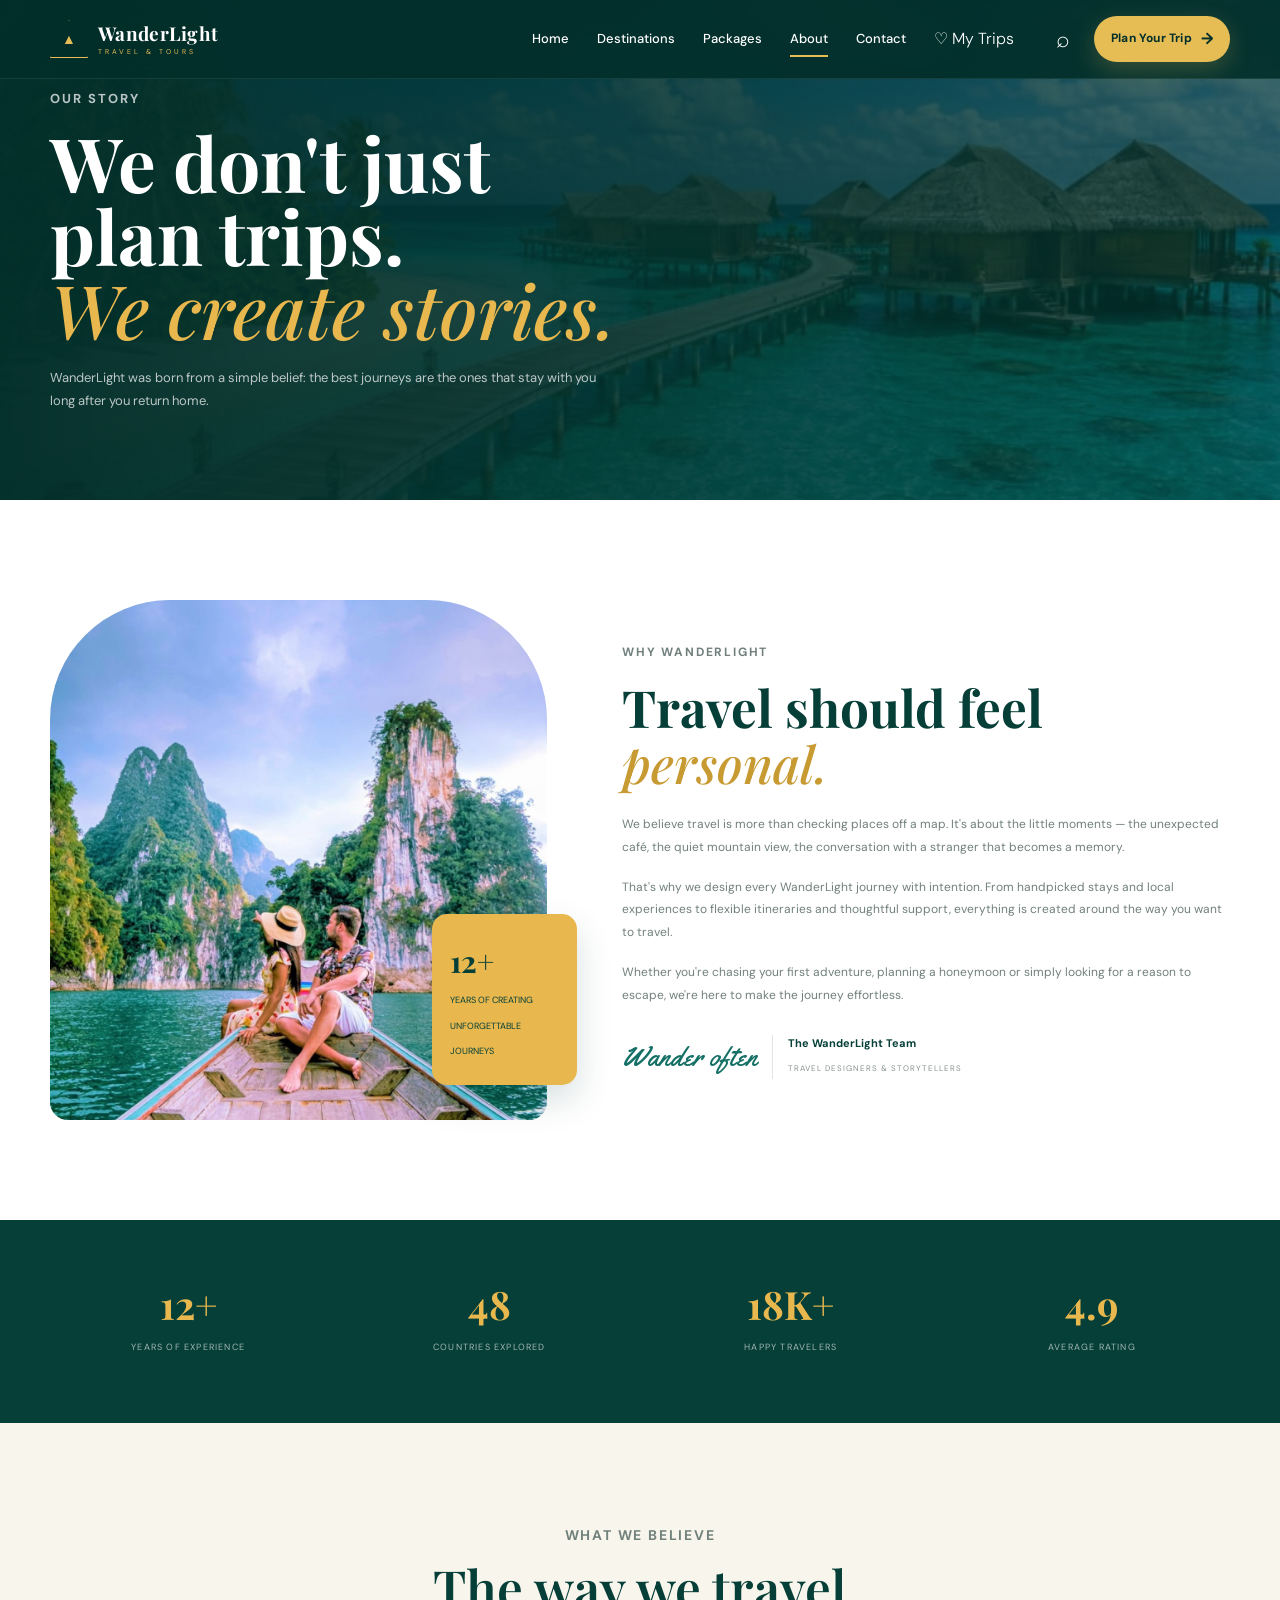
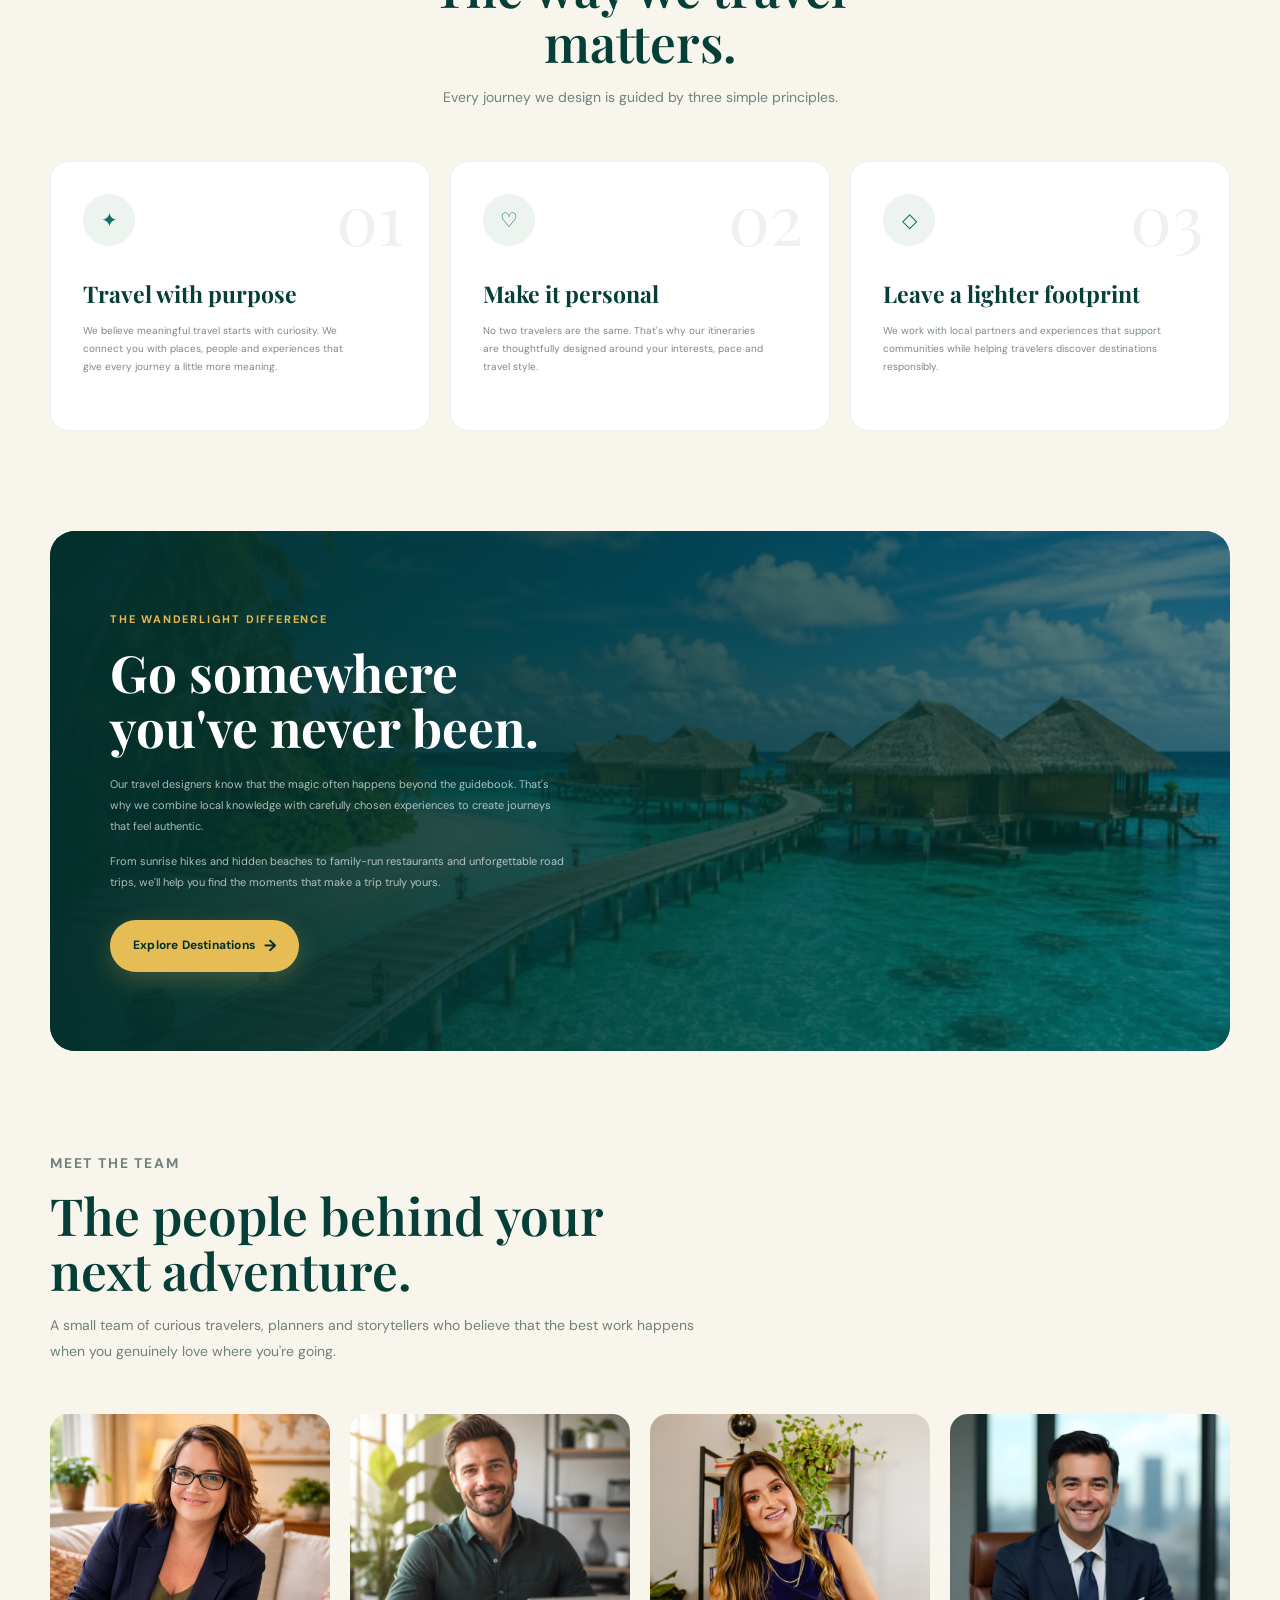
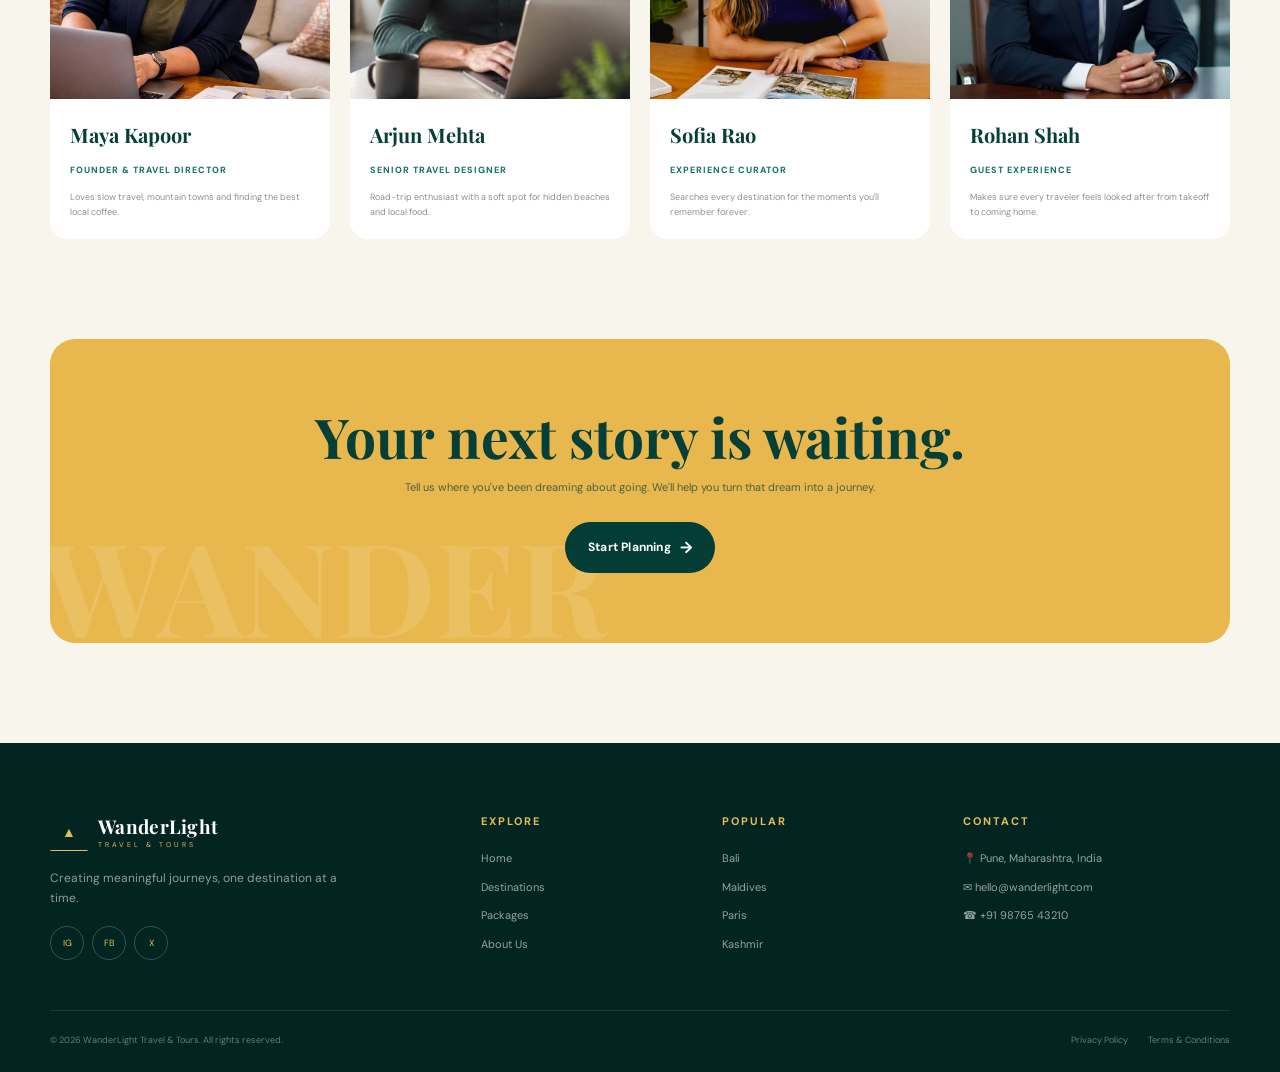
==== commit 19332e35: "Redesign travel booking website and add cart functionality" ====
--- a/about.html
+++ b/about.html
@@ -7,895 +7,2166 @@
 
     <meta
         name="viewport"
-        content="width=device-width, initial-scale=1.0"
-    >
+        content="width=device-width, initial-scale=1.0">
 
     <meta
         name="description"
-        content="Learn more about Wanderly, our travel experts, mission and passion for creating unforgettable journeys."
-    >
-
-    <title>About Us | Wanderly</title>
-
-
-    <!-- Google Fonts -->
-
-    <link rel="preconnect" href="https://fonts.googleapis.com">
+        content="Discover the story behind WanderLight Travel & Tours.">
+
+    <title>About Us | WanderLight</title>
+
+
+    <!-- GOOGLE FONTS -->
+
+    <link rel="preconnect"
+          href="https://fonts.googleapis.com">
+
+    <link rel="preconnect"
+          href="https://fonts.gstatic.com"
+          crossorigin>
 
     <link
-        href="https://fonts.googleapis.com/css2?family=DM+Sans:wght@400;500;600;700&family=Playfair+Display:wght@500;600;700&display=swap"
-        rel="stylesheet"
-    >
-
-
-    <!-- Main CSS -->
+        href="https://fonts.googleapis.com/css2?family=DM+Sans:wght@400;500;600;700&family=Playfair+Display:wght@500;600;700&family=Yellowtail&display=swap"
+        rel="stylesheet">
+
+
+    <!-- MAIN CSS -->
 
     <link
         rel="stylesheet"
-        href="css/style.css"
-    >
+        href="css/style.css">
+
+
+    <style>
+
+        /* =====================================================
+           ABOUT PAGE
+        ===================================================== */
+
+        .about-page {
+
+            background: #f8f5ed;
+
+        }
+
+
+        /* =====================================================
+           HERO
+        ===================================================== */
+
+        .about-hero {
+
+            position: relative;
+
+            min-height: 500px;
+
+            display: flex;
+
+            align-items: center;
+
+            overflow: hidden;
+
+            background: #063f38;
+
+            color: #fff;
+
+        }
+
+
+        .about-hero-image {
+
+            position: absolute;
+
+            inset: 0;
+
+            opacity: .38;
+
+        }
+
+
+        .about-hero-image img {
+
+            width: 100%;
+
+            height: 100%;
+
+            object-fit: cover;
+
+            animation:
+                aboutHeroZoom 12s ease forwards;
+
+        }
+
+
+        @keyframes aboutHeroZoom {
+
+            from {
+                transform: scale(1);
+            }
+
+            to {
+                transform: scale(1.08);
+            }
+
+        }
+
+
+        .about-hero::after {
+
+            content: "";
+
+            position: absolute;
+
+            inset: 0;
+
+            background:
+                linear-gradient(
+                    90deg,
+                    rgba(3,47,43,.97),
+                    rgba(3,47,43,.68),
+                    rgba(3,47,43,.25)
+                );
+
+        }
+
+
+        .about-hero-content {
+
+            position: relative;
+
+            z-index: 2;
+
+            max-width: 680px;
+
+            animation:
+                aboutHeroIn .8s ease both;
+
+        }
+
+
+        @keyframes aboutHeroIn {
+
+            from {
+
+                opacity: 0;
+
+                transform:
+                    translateY(30px);
+
+            }
+
+            to {
+
+                opacity: 1;
+
+                transform:
+                    translateY(0);
+
+            }
+
+        }
+
+
+        .about-eyebrow {
+
+            color: #e8b84e;
+
+            font-size: 10px;
+
+            font-weight: 700;
+
+            letter-spacing: 2px;
+
+            text-transform: uppercase;
+
+            margin-bottom: 15px;
+
+        }
+
+
+        .about-hero h1 {
+
+            font-family:
+                "Playfair Display",
+                serif;
+
+            font-size:
+                clamp(45px, 6vw, 75px);
+
+            line-height: .98;
+
+            margin-bottom: 20px;
+
+        }
+
+
+        .about-hero h1 em {
+
+            color: #e8b84e;
+
+            font-weight: 500;
+
+        }
+
+
+        .about-hero p {
+
+            max-width: 560px;
+
+            color:
+                rgba(255,255,255,.72);
+
+            font-size: 13px;
+
+            line-height: 1.8;
+
+        }
+
+
+        /* =====================================================
+           INTRO
+        ===================================================== */
+
+        .about-intro {
+
+            padding:
+                100px 0;
+
+            background: #fff;
+
+        }
+
+
+        .about-intro-grid {
+
+            display: grid;
+
+            grid-template-columns:
+                .9fr 1.1fr;
+
+            gap: 75px;
+
+            align-items: center;
+
+        }
+
+
+        .about-intro-image {
+
+            position: relative;
+
+        }
+
+
+        .about-intro-image-main {
+
+            height: 520px;
+
+            overflow: hidden;
+
+            border-radius:
+                120px 120px 18px 18px;
+
+        }
+
+
+        .about-intro-image-main img {
+
+            width: 100%;
+
+            height: 100%;
+
+            object-fit: cover;
+
+            transition:
+                transform .7s ease;
+
+        }
+
+
+        .about-intro-image:hover
+        img {
+
+            transform:
+                scale(1.05);
+
+        }
+
+
+        .image-accent {
+
+            position: absolute;
+
+            right: -30px;
+
+            bottom: 35px;
+
+            width: 145px;
+
+            padding: 23px 18px;
+
+            background: #e8b84e;
+
+            color: #063f38;
+
+            border-radius: 15px;
+
+            box-shadow:
+                0 15px 35px
+                rgba(6,63,56,.16);
+
+            animation:
+                floatingBadge 4s ease-in-out infinite;
+
+        }
+
+
+        @keyframes floatingBadge {
+
+            0%,
+            100% {
+                transform: translateY(0);
+            }
+
+            50% {
+                transform: translateY(-8px);
+            }
+
+        }
+
+
+        .image-accent strong {
+
+            display: block;
+
+            font-family:
+                "Playfair Display",
+                serif;
+
+            font-size: 30px;
+
+        }
+
+
+        .image-accent span {
+
+            font-size: 9px;
+
+            line-height: 1.4;
+
+        }
+
+
+        .section-eyebrow {
+
+            color: #146f65;
+
+            font-size: 10px;
+
+            font-weight: 700;
+
+            letter-spacing: 1.8px;
+
+            text-transform: uppercase;
+
+            margin-bottom: 12px;
+
+        }
+
+
+        .about-intro-content h2 {
+
+            color: #063f38;
+
+            font-family:
+                "Playfair Display",
+                serif;
+
+            font-size:
+                clamp(35px, 4vw, 53px);
+
+            line-height: 1.08;
+
+            margin-bottom: 22px;
+
+        }
+
+
+        .about-intro-content h2 em {
+
+            color: #c89a32;
+
+            font-weight: 500;
+
+        }
+
+
+        .about-intro-content > p {
+
+            color: #71807d;
+
+            font-size: 12px;
+
+            line-height: 1.9;
+
+            margin-bottom: 17px;
+
+        }
+
+
+        .about-signature {
+
+            margin-top: 28px;
+
+            display: flex;
+
+            align-items: center;
+
+            gap: 15px;
+
+        }
+
+
+        .signature-mark {
+
+            color: #146f65;
+
+            font-family:
+                "Yellowtail",
+                cursive;
+
+            font-size: 28px;
+
+        }
+
+
+        .signature-info {
+
+            border-left:
+                1px solid #dfe6e2;
+
+            padding-left: 15px;
+
+        }
+
+
+        .signature-info strong {
+
+            display: block;
+
+            color: #063f38;
+
+            font-size: 11px;
+
+        }
+
+
+        .signature-info span {
+
+            color: #87938f;
+
+            font-size: 8px;
+
+            text-transform: uppercase;
+
+            letter-spacing: 1px;
+
+        }
+
+
+        /* =====================================================
+           STATS
+        ===================================================== */
+
+        .about-stats {
+
+            padding:
+                55px 0;
+
+            background: #063f38;
+
+            color: #fff;
+
+        }
+
+
+        .stats-grid {
+
+            display: grid;
+
+            grid-template-columns:
+                repeat(4, 1fr);
+
+            gap: 25px;
+
+        }
+
+
+        .stat {
+
+            text-align: center;
+
+            padding: 10px;
+
+        }
+
+
+        .stat strong {
+
+            display: block;
+
+            color: #e8b84e;
+
+            font-family:
+                "Playfair Display",
+                serif;
+
+            font-size: 39px;
+
+            line-height: 1;
+
+            margin-bottom: 8px;
+
+        }
+
+
+        .stat span {
+
+            color:
+                rgba(255,255,255,.62);
+
+            font-size: 9px;
+
+            text-transform: uppercase;
+
+            letter-spacing: 1.2px;
+
+        }
+
+
+        /* =====================================================
+           VALUES
+        ===================================================== */
+
+        .values-section {
+
+            padding:
+                100px 0;
+
+        }
+
+
+        .section-heading {
+
+            max-width: 650px;
+
+            margin-bottom: 50px;
+
+        }
+
+
+        .section-heading.center {
+
+            margin-left: auto;
+
+            margin-right: auto;
+
+            text-align: center;
+
+        }
+
+
+        .section-heading h2 {
+
+            color: #063f38;
+
+            font-family:
+                "Playfair Display",
+                serif;
+
+            font-size:
+                clamp(35px, 4vw, 52px);
+
+            line-height: 1.08;
+
+            margin-bottom: 15px;
+
+        }
+
+
+        .section-heading p {
+
+            color: #71807d;
+
+            font-size: 11px;
+
+            line-height: 1.8;
+
+        }
+
+
+        .values-grid {
+
+            display: grid;
+
+            grid-template-columns:
+                repeat(3, 1fr);
+
+            gap: 20px;
+
+        }
+
+
+        .value-card {
+
+            position: relative;
+
+            padding: 32px;
+
+            min-height: 270px;
+
+            background: #fff;
+
+            border:
+                1px solid
+                rgba(6,63,56,.07);
+
+            border-radius: 18px;
+
+            overflow: hidden;
+
+            transition:
+                transform .35s ease,
+                box-shadow .35s ease;
+
+        }
+
+
+        .value-card:hover {
+
+            transform:
+                translateY(-8px);
+
+            box-shadow:
+                0 20px 40px
+                rgba(6,63,56,.08);
+
+        }
+
+
+        .value-number {
+
+            position: absolute;
+
+            top: 20px;
+
+            right: 25px;
+
+            color: #eef2ef;
+
+            font-family:
+                "Playfair Display",
+                serif;
+
+            font-size: 70px;
+
+            line-height: 1;
+
+        }
+
+
+        .value-icon {
+
+            width: 52px;
+
+            height: 52px;
+
+            display: grid;
+
+            place-items: center;
+
+            border-radius: 50%;
+
+            background: #edf4f0;
+
+            color: #146f65;
+
+            font-size: 20px;
+
+            margin-bottom: 30px;
+
+        }
+
+
+        .value-card h3 {
+
+            color: #063f38;
+
+            font-family:
+                "Playfair Display",
+                serif;
+
+            font-size: 23px;
+
+            margin-bottom: 10px;
+
+        }
+
+
+        .value-card p {
+
+            color: #7a8985;
+
+            font-size: 10px;
+
+            line-height: 1.8;
+
+            max-width: 280px;
+
+        }
+
+
+        /* =====================================================
+           STORY IMAGE SECTION
+        ===================================================== */
+
+        .story-section {
+
+            padding:
+                0 0 100px;
+
+        }
+
+
+        .story-card {
+
+            position: relative;
+
+            min-height: 520px;
+
+            display: flex;
+
+            align-items: center;
+
+            border-radius: 25px;
+
+            overflow: hidden;
+
+            background: #063f38;
+
+        }
+
+
+        .story-image {
+
+            position: absolute;
+
+            inset: 0;
+
+        }
+
+
+        .story-image img {
+
+            width: 100%;
+
+            height: 100%;
+
+            object-fit: cover;
+
+            opacity: .43;
+
+        }
+
+
+        .story-overlay {
+
+            position: absolute;
+
+            inset: 0;
+
+            background:
+                linear-gradient(
+                    90deg,
+                    rgba(3,47,43,.98),
+                    rgba(3,47,43,.55),
+                    rgba(3,47,43,.1)
+                );
+
+        }
+
+
+        .story-content {
+
+            position: relative;
+
+            z-index: 2;
+
+            max-width: 580px;
+
+            padding: 60px;
+
+            color: #fff;
+
+        }
+
+
+        .story-content .section-eyebrow {
+
+            color: #e8b84e;
+
+        }
+
+
+        .story-content h2 {
+
+            font-family:
+                "Playfair Display",
+                serif;
+
+            font-size:
+                clamp(35px, 4vw, 52px);
+
+            line-height: 1.08;
+
+            margin-bottom: 18px;
+
+        }
+
+
+        .story-content p {
+
+            color:
+                rgba(255,255,255,.67);
+
+            font-size: 11px;
+
+            line-height: 1.9;
+
+            margin-bottom: 15px;
+
+        }
+
+
+        .story-content .btn {
+
+            margin-top: 12px;
+
+        }
+
+
+        /* =====================================================
+           TEAM
+        ===================================================== */
+
+        .team-section {
+
+            padding:
+                0 0 100px;
+
+        }
+
+
+        .team-grid {
+
+            display: grid;
+
+            grid-template-columns:
+                repeat(4, 1fr);
+
+            gap: 20px;
+
+        }
+
+
+        .team-card {
+
+            background: #fff;
+
+            border-radius: 18px;
+
+            overflow: hidden;
+
+            transition:
+                transform .35s ease,
+                box-shadow .35s ease;
+
+        }
+
+
+        .team-card:hover {
+
+            transform:
+                translateY(-7px);
+
+            box-shadow:
+                0 18px 40px
+                rgba(6,63,56,.1);
+
+        }
+
+
+        .team-image {
+
+            height: 285px;
+
+            overflow: hidden;
+
+            background: #dce7e2;
+
+        }
+
+
+        .team-image img {
+
+            width: 100%;
+
+            height: 100%;
+
+            object-fit: cover;
+
+            transition:
+                transform .6s ease;
+
+        }
+
+
+        .team-card:hover
+        .team-image img {
+
+            transform:
+                scale(1.06);
+
+        }
+
+
+        .team-info {
+
+            padding: 20px;
+
+        }
+
+
+        .team-info h3 {
+
+            color: #063f38;
+
+            font-family:
+                "Playfair Display",
+                serif;
+
+            font-size: 20px;
+
+            margin-bottom: 4px;
+
+        }
+
+
+        .team-info span {
+
+            color: #146f65;
+
+            font-size: 9px;
+
+            font-weight: 700;
+
+            letter-spacing: 1px;
+
+            text-transform: uppercase;
+
+        }
+
+
+        .team-info p {
+
+            color: #87938f;
+
+            font-size: 9px;
+
+            line-height: 1.6;
+
+            margin-top: 10px;
+
+        }
+
+
+        /* =====================================================
+           CTA
+        ===================================================== */
+
+        .about-cta {
+
+            padding:
+                0 0 100px;
+
+        }
+
+
+        .cta-box {
+
+            position: relative;
+
+            overflow: hidden;
+
+            padding:
+                70px 50px;
+
+            border-radius: 25px;
+
+            background: #e8b84e;
+
+            color: #063f38;
+
+            text-align: center;
+
+        }
+
+
+        .cta-box::before {
+
+            content: "WANDER";
+
+            position: absolute;
+
+            left: -10px;
+
+            bottom: -45px;
+
+            color:
+                rgba(255,255,255,.12);
+
+            font-family:
+                "Playfair Display",
+                serif;
+
+            font-size: 130px;
+
+            font-weight: 700;
+
+            white-space: nowrap;
+
+        }
+
+
+        .cta-box h2 {
+
+            position: relative;
+
+            z-index: 2;
+
+            font-family:
+                "Playfair Display",
+                serif;
+
+            font-size:
+                clamp(35px, 5vw, 55px);
+
+            line-height: 1;
+
+            margin-bottom: 14px;
+
+        }
+
+
+        .cta-box p {
+
+            position: relative;
+
+            z-index: 2;
+
+            max-width: 500px;
+
+            margin:
+                0 auto 25px;
+
+            color:
+                rgba(6,63,56,.7);
+
+            font-size: 11px;
+
+            line-height: 1.7;
+
+        }
+
+
+        .cta-box .btn {
+
+            position: relative;
+
+            z-index: 2;
+
+        }
+
+
+        /* =====================================================
+           RESPONSIVE
+        ===================================================== */
+
+        @media (max-width: 950px) {
+
+            .about-intro-grid {
+
+                grid-template-columns: 1fr;
+
+                gap: 45px;
+
+            }
+
+
+            .about-intro-image {
+
+                max-width: 600px;
+
+                margin: auto;
+
+            }
+
+
+            .values-grid {
+
+                grid-template-columns:
+                    repeat(2, 1fr);
+
+            }
+
+
+            .team-grid {
+
+                grid-template-columns:
+                    repeat(2, 1fr);
+
+            }
+
+        }
+
+
+        @media (max-width: 650px) {
+
+            .about-hero {
+
+                min-height: 430px;
+
+            }
+
+
+            .about-intro {
+
+                padding: 65px 0;
+
+            }
+
+
+            .about-intro-image-main {
+
+                height: 390px;
+
+                border-radius:
+                    80px 80px 15px 15px;
+
+            }
+
+
+            .image-accent {
+
+                right: 10px;
+
+                bottom: 20px;
+
+            }
+
+
+            .stats-grid {
+
+                grid-template-columns:
+                    repeat(2, 1fr);
+
+            }
+
+
+            .stat strong {
+
+                font-size: 31px;
+
+            }
+
+
+            .values-section {
+
+                padding: 65px 0;
+
+            }
+
+
+            .values-grid {
+
+                grid-template-columns: 1fr;
+
+            }
+
+
+            .story-content {
+
+                padding: 35px 25px;
+
+            }
+
+
+            .story-card {
+
+                min-height: 570px;
+
+            }
+
+
+            .team-grid {
+
+                grid-template-columns: 1fr;
+
+            }
+
+
+            .team-image {
+
+                height: 330px;
+
+            }
+
+
+            .cta-box {
+
+                padding:
+                    55px 25px;
+
+            }
+
+        }
+
+    </style>
 
 </head>
 
 
+
 <body>
 
 
-    <!-- ==========================================
-         HEADER
-    =========================================== -->
-
-    <header
-        class="header"
-        id="header"
-    >
-
-        <div class="container nav-container">
-
-
-            <!-- Logo -->
+<!-- =====================================================
+     HEADER
+====================================================== -->
+
+<header
+    class="header"
+    id="header">
+
+    <div class="container nav-container">
+
+
+        <a
+            href="index.html"
+            class="logo">
+
+            <span class="logo-mark">
+                ▲
+            </span>
+
+            <span class="logo-text">
+
+                <strong>
+                    WanderLight
+                </strong>
+
+                <small>
+                    TRAVEL & TOURS
+                </small>
+
+            </span>
+
+        </a>
+
+
+        <nav
+            class="navbar"
+            id="navbar">
 
             <a
                 href="index.html"
-                class="logo"
-            >
-
-                <span class="logo-icon">
-                    ✈
+                class="nav-link">
+
+                Home
+
+            </a>
+
+            <a
+                href="destinations.html"
+                class="nav-link">
+
+                Destinations
+
+            </a>
+
+            <a
+                href="packages.html"
+                class="nav-link">
+
+                Packages
+
+            </a>
+
+            <a
+                href="about.html"
+                class="nav-link active">
+
+                About
+
+            </a>
+
+            <a
+                href="contact.html"
+                class="nav-link">
+
+                Contact
+
+            </a>
+            <a href="cart.html" class="nav-cart">
+               ♡ My Trips
+            </a>
+
+        </nav>
+
+
+        <div class="nav-actions">
+
+            <button
+                type="button"
+                class="icon-btn search-toggle"
+                id="searchToggle"
+                aria-label="Search">
+
+                ⌕
+
+            </button>
+
+
+            <button
+                type="button"
+                class="menu-toggle"
+                id="menuToggle"
+                aria-label="Open menu"
+                aria-expanded="false">
+
+                <span></span>
+                <span></span>
+                <span></span>
+
+            </button>
+
+
+            <a
+                href="booking.html"
+                class="btn btn-primary nav-btn">
+
+                Plan Your Trip
+
+                <span>
+                    →
                 </span>
 
+            </a>
+
+        </div>
+
+    </div>
+
+
+    <div
+        class="search-panel"
+        id="searchPanel">
+
+        <div class="container search-inner">
+
+            <form
+                action="packages.html"
+                method="GET"
+                class="search-form">
+
+                <span class="search-icon">
+                    ⌕
+                </span>
+
+                <input
+                    type="search"
+                    name="search"
+                    placeholder="Search travel packages...">
+
+                <button
+                    type="submit"
+                    class="btn btn-primary">
+
+                    Search
+
+                </button>
+
+            </form>
+
+        </div>
+
+    </div>
+
+</header>
+
+
+
+<main class="about-page">
+
+
+<!-- =====================================================
+     HERO
+====================================================== -->
+
+<section class="about-hero">
+
+
+    <div class="about-hero-image">
+
+        <img
+            src="images/iceland-northern-lights.jpg"
+            alt="Travelers exploring a beautiful destination"
+            loading="eager">
+
+    </div>
+
+
+    <div class="container">
+
+        <div class="about-hero-content">
+
+            <p class="about-eyebrow">
+                OUR STORY
+            </p>
+
+            <h1>
+
+                We don't just<br>
+                plan trips.<br>
+
+                <em>
+                    We create stories.
+                </em>
+
+            </h1>
+
+            <p>
+
+                WanderLight was born from a simple belief:
+                the best journeys are the ones that stay
+                with you long after you return home.
+
+            </p>
+
+        </div>
+
+    </div>
+
+</section>
+
+
+
+<!-- =====================================================
+     INTRO
+====================================================== -->
+
+<section class="about-intro">
+
+    <div class="container about-intro-grid">
+
+
+        <div class="about-intro-image">
+
+            <div
+                class="about-intro-image-main">
+
+                <img
+                    src="images/about-travelexperince.jpg"
+                    alt="WanderLight travel experience"
+                    loading="lazy">
+
+            </div>
+
+
+            <div class="image-accent">
+
+                <strong>
+                    12+
+                </strong>
+
                 <span>
-                    Wanderly
+                    YEARS OF CREATING
+                    UNFORGETTABLE JOURNEYS
                 </span>
 
+            </div>
+
+        </div>
+
+
+
+        <div class="about-intro-content">
+
+            <p class="section-eyebrow">
+                WHY WANDERLIGHT
+            </p>
+
+            <h2>
+
+                Travel should feel
+                <em>
+                    personal.
+                </em>
+
+            </h2>
+
+
+            <p>
+
+                We believe travel is more than checking
+                places off a map. It's about the little
+                moments — the unexpected café, the quiet
+                mountain view, the conversation with a
+                stranger that becomes a memory.
+
+            </p>
+
+
+            <p>
+
+                That's why we design every WanderLight
+                journey with intention. From handpicked
+                stays and local experiences to flexible
+                itineraries and thoughtful support,
+                everything is created around the way
+                you want to travel.
+
+            </p>
+
+
+            <p>
+
+                Whether you're chasing your first
+                adventure, planning a honeymoon or
+                simply looking for a reason to escape,
+                we're here to make the journey effortless.
+
+            </p>
+
+
+            <div class="about-signature">
+
+                <span class="signature-mark">
+                    Wander often
+                </span>
+
+
+                <div class="signature-info">
+
+                    <strong>
+                        The WanderLight Team
+                    </strong>
+
+                    <span>
+                        Travel designers & storytellers
+                    </span>
+
+                </div>
+
+            </div>
+
+        </div>
+
+    </div>
+
+</section>
+
+
+
+<!-- =====================================================
+     STATS
+====================================================== -->
+
+<section class="about-stats">
+
+    <div class="container stats-grid">
+
+
+        <div class="stat">
+
+            <strong>
+                12+
+            </strong>
+
+            <span>
+                Years of experience
+            </span>
+
+        </div>
+
+
+        <div class="stat">
+
+            <strong>
+                48
+            </strong>
+
+            <span>
+                Countries explored
+            </span>
+
+        </div>
+
+
+        <div class="stat">
+
+            <strong>
+                18K+
+            </strong>
+
+            <span>
+                Happy travelers
+            </span>
+
+        </div>
+
+
+        <div class="stat">
+
+            <strong>
+                4.9
+            </strong>
+
+            <span>
+                Average rating
+            </span>
+
+        </div>
+
+
+    </div>
+
+</section>
+
+
+
+<!-- =====================================================
+     VALUES
+====================================================== -->
+
+<section class="values-section">
+
+    <div class="container">
+
+
+        <div class="section-heading center">
+
+            <p class="section-eyebrow">
+                WHAT WE BELIEVE
+            </p>
+
+            <h2>
+                The way we travel
+                <br>
+                matters.
+            </h2>
+
+            <p>
+
+                Every journey we design is guided by
+                three simple principles.
+
+            </p>
+
+        </div>
+
+
+
+        <div class="values-grid">
+
+
+            <article class="value-card">
+
+                <span class="value-number">
+                    01
+                </span>
+
+
+                <div class="value-icon">
+                    ✦
+                </div>
+
+
+                <h3>
+                    Travel with purpose
+                </h3>
+
+
+                <p>
+
+                    We believe meaningful travel starts
+                    with curiosity. We connect you with
+                    places, people and experiences that
+                    give every journey a little more meaning.
+
+                </p>
+
+            </article>
+
+
+
+            <article class="value-card">
+
+                <span class="value-number">
+                    02
+                </span>
+
+
+                <div class="value-icon">
+                    ♡
+                </div>
+
+
+                <h3>
+                    Make it personal
+                </h3>
+
+
+                <p>
+
+                    No two travelers are the same.
+                    That's why our itineraries are
+                    thoughtfully designed around your
+                    interests, pace and travel style.
+
+                </p>
+
+            </article>
+
+
+
+            <article class="value-card">
+
+                <span class="value-number">
+                    03
+                </span>
+
+
+                <div class="value-icon">
+                    ◇
+                </div>
+
+
+                <h3>
+                    Leave a lighter footprint
+                </h3>
+
+
+                <p>
+
+                    We work with local partners and
+                    experiences that support communities
+                    while helping travelers discover
+                    destinations responsibly.
+
+                </p>
+
+            </article>
+
+
+        </div>
+
+    </div>
+
+</section>
+
+
+
+<!-- =====================================================
+     STORY
+====================================================== -->
+
+<section class="story-section">
+
+    <div class="container">
+
+        <div class="story-card">
+
+
+            <div class="story-image">
+
+                <img
+                    src="images/iceland-northern-lights.jpg"
+                    alt="Adventure travel"
+                    loading="lazy">
+
+            </div>
+
+
+            <div class="story-overlay"></div>
+
+
+            <div class="story-content">
+
+                <p class="section-eyebrow">
+                    THE WANDERLIGHT DIFFERENCE
+                </p>
+
+
+                <h2>
+                    Go somewhere
+                    you've never been.
+                </h2>
+
+
+                <p>
+
+                    Our travel designers know that the
+                    magic often happens beyond the
+                    guidebook. That's why we combine
+                    local knowledge with carefully chosen
+                    experiences to create journeys that
+                    feel authentic.
+
+                </p>
+
+
+                <p>
+
+                    From sunrise hikes and hidden beaches
+                    to family-run restaurants and
+                    unforgettable road trips, we'll help
+                    you find the moments that make a trip
+                    truly yours.
+
+                </p>
+
+
+                <a
+                    href="destinations.html"
+                    class="btn btn-primary">
+
+                    Explore Destinations
+                    <span>→</span>
+
+                </a>
+
+            </div>
+
+        </div>
+
+    </div>
+
+</section>
+
+
+
+<!-- =====================================================
+     TEAM
+====================================================== -->
+
+<section class="team-section">
+
+    <div class="container">
+
+
+        <div class="section-heading">
+
+            <p class="section-eyebrow">
+                MEET THE TEAM
+            </p>
+
+            <h2>
+                The people behind
+                your next adventure.
+            </h2>
+
+            <p>
+
+                A small team of curious travelers,
+                planners and storytellers who believe
+                that the best work happens when you
+                genuinely love where you're going.
+
+            </p>
+
+        </div>
+
+
+
+        <div class="team-grid">
+
+
+            <article class="team-card">
+
+                <div class="team-image">
+
+                    <img
+                        src="images/female-1.jpg"
+                        alt="Travel director"
+                        loading="lazy">
+
+                </div>
+
+
+                <div class="team-info">
+
+                    <h3>
+                        Maya Kapoor
+                    </h3>
+
+                    <span>
+                        Founder & Travel Director
+                    </span>
+
+                    <p>
+                        Loves slow travel, mountain
+                        towns and finding the best
+                        local coffee.
+                    </p>
+
+                </div>
+
+            </article>
+
+
+
+            <article class="team-card">
+
+                <div class="team-image">
+
+                    <img
+                        src="images/male-2.jpg"
+                        alt="Travel designer"
+                        loading="lazy">
+
+                </div>
+
+
+                <div class="team-info">
+
+                    <h3>
+                        Arjun Mehta
+                    </h3>
+
+                    <span>
+                        Senior Travel Designer
+                    </span>
+
+                    <p>
+                        Road-trip enthusiast with a
+                        soft spot for hidden beaches
+                        and local food.
+                    </p>
+
+                </div>
+
+            </article>
+
+
+
+            <article class="team-card">
+
+                <div class="team-image">
+
+                    <img
+                        src="images/female-3.jpg"
+                        alt="Experience curator"
+                        loading="lazy">
+
+                </div>
+
+
+                <div class="team-info">
+
+                    <h3>
+                        Sofia Rao
+                    </h3>
+
+                    <span>
+                        Experience Curator
+                    </span>
+
+                    <p>
+                        Searches every destination
+                        for the moments you'll remember
+                        forever.
+                    </p>
+
+                </div>
+
+            </article>
+
+
+
+            <article class="team-card">
+
+                <div class="team-image">
+
+                    <img
+                        src="images/male-4.jpg"
+                        alt="Customer experience manager"
+                        loading="lazy">
+
+                </div>
+
+
+                <div class="team-info">
+
+                    <h3>
+                        Rohan Shah
+                    </h3>
+
+                    <span>
+                        Guest Experience
+                    </span>
+
+                    <p>
+                        Makes sure every traveler feels
+                        looked after from takeoff to
+                        coming home.
+                    </p>
+
+                </div>
+
+            </article>
+
+
+        </div>
+
+    </div>
+
+</section>
+
+
+
+<!-- =====================================================
+     CTA
+====================================================== -->
+
+<section class="about-cta">
+
+    <div class="container">
+
+        <div class="cta-box">
+
+            <h2>
+                Your next story
+                is waiting.
+            </h2>
+
+
+            <p>
+
+                Tell us where you've been dreaming
+                about going. We'll help you turn that
+                dream into a journey.
+
+            </p>
+
+
+            <a
+                href="booking.html"
+                class="btn btn-dark">
+
+                Start Planning
+                <span>→</span>
+
             </a>
 
-
-            <!-- Navigation -->
-
-            <nav
-                class="navbar"
-                id="navbar"
-            >
+        </div>
+
+    </div>
+
+</section>
+
+
+</main>
+
+
+
+<!-- =====================================================
+     FOOTER
+====================================================== -->
+
+<footer class="footer">
+
+    <div class="container">
+
+        <div class="footer-main">
+
+
+            <div class="footer-brand">
 
                 <a
                     href="index.html"
-                    class="nav-link"
-                >
-                    Home
+                    class="logo footer-logo">
+
+                    <span class="logo-mark">
+                        ▲
+                    </span>
+
+                    <span class="logo-text">
+
+                        <strong>
+                            WanderLight
+                        </strong>
+
+                        <small>
+                            TRAVEL & TOURS
+                        </small>
+
+                    </span>
+
                 </a>
 
-                <a
-                    href="destinations.html"
-                    class="nav-link"
-                >
-                    Destinations
-                </a>
-
-                <a
-                    href="packages.html"
-                    class="nav-link"
-                >
-                    Packages
-                </a>
-
-                <a
-                    href="about.html"
-                    class="nav-link active"
-                >
-                    About Us
-                </a>
-
-                <a
-                    href="contact.html"
-                    class="nav-link"
-                >
-                    Contact
-                </a>
-
-                <a
-                    href="booking.html"
-                    class="nav-book-btn"
-                >
-                    Book Now
-                </a>
-
-            </nav>
-
-
-            <!-- Mobile Menu -->
-
-            <button
-                class="menu-toggle"
-                id="menuToggle"
-                type="button"
-                aria-label="Open navigation menu"
-            >
-
-                <span></span>
-
-                <span></span>
-
-                <span></span>
-
-            </button>
-
-        </div>
-
-    </header>
-
-
-
-    <!-- ==========================================
-         PAGE HERO
-    =========================================== -->
-
-    <section class="page-hero about-hero">
-
-        <div class="page-hero-overlay"></div>
-
-        <div class="container page-hero-content">
-
-
-            <span class="section-tag">
-                OUR STORY
-            </span>
-
-
-            <h1>
-                We Make Travel
-                <br>
-                Feel Extraordinary.
-            </h1>
-
-
-            <p>
-                We believe every journey should be more than
-                just a destination. It should become a story
-                worth remembering.
-            </p>
-
-
-            <div class="breadcrumb">
+
+                <p>
+                    Creating meaningful journeys,
+                    one destination at a time.
+                </p>
+
+
+                <div class="social-links">
+
+                    <a href="#">
+                        IG
+                    </a>
+
+                    <a href="#">
+                        FB
+                    </a>
+
+                    <a href="#">
+                        X
+                    </a>
+
+                </div>
+
+            </div>
+
+
+            <div class="footer-column">
+
+                <h3>
+                    Explore
+                </h3>
 
                 <a href="index.html">
                     Home
                 </a>
 
-                <span>
-                    /
-                </span>
-
-                <span>
-                    About Us
-                </span>
-
-            </div>
-
-        </div>
-
-    </section>
-
-
-
-    <!-- ==========================================
-         OUR STORY
-    =========================================== -->
-
-    <main>
-
-
-        <section class="section about-story-section">
-
-            <div class="container about-story-grid">
-
-
-                <!-- Image -->
-
-                <div class="about-story-image">
-
-                    <img
-                        src="images/about-travel.jpg"
-                        alt="Travelers enjoying a beautiful destination"
-                    >
-
-                    <div class="experience-badge">
-
-                        <strong>
-                            10+
-                        </strong>
-
-                        <span>
-                            Years of
-                            <br>
-                            Experience
-                        </span>
-
-                    </div>
-
-                </div>
-
-
-                <!-- Content -->
-
-                <div class="about-story-content">
-
-                    <span class="section-tag">
-                        WHO WE ARE
-                    </span>
-
-
-                    <h2>
-                        Your Journey.
-                        <span>Our Passion.</span>
-                    </h2>
-
-
-                    <p>
-                        Wanderly is a modern travel agency created
-                        for people who want to explore the world
-                        without the stress of planning every detail.
-                    </p>
-
-
-                    <p>
-                        From relaxing beach escapes to thrilling
-                        mountain adventures, we carefully design
-                        experiences that match your travel style,
-                        interests and budget.
-                    </p>
-
-
-                    <p>
-                        Our team combines local knowledge,
-                        personalized service and carefully selected
-                        travel partners to make every trip special.
-                    </p>
-
-
-                    <a
-                        href="destinations.html"
-                        class="btn btn-primary"
-                    >
-                        Explore Destinations
-                    </a>
-
-                </div>
-
-            </div>
-
-        </section>
-
-
-
-        <!-- ==========================================
-             STATISTICS
-        =========================================== -->
-
-        <section class="stats-section">
-
-            <div class="container stats-grid">
-
-
-                <div class="stat-item">
-
-                    <strong>
-                        25K+
-                    </strong>
-
-                    <span>
-                        Happy Travelers
-                    </span>
-
-                </div>
-
-
-                <div class="stat-item">
-
-                    <strong>
-                        50+
-                    </strong>
-
-                    <span>
-                        Destinations
-                    </span>
-
-                </div>
-
-
-                <div class="stat-item">
-
-                    <strong>
-                        120+
-                    </strong>
-
-                    <span>
-                        Travel Packages
-                    </span>
-
-                </div>
-
-
-                <div class="stat-item">
-
-                    <strong>
-                        4.9/5
-                    </strong>
-
-                    <span>
-                        Customer Rating
-                    </span>
-
-                </div>
-
-            </div>
-
-        </section>
-
-
-
-        <!-- ==========================================
-             MISSION & VISION
-        =========================================== -->
-
-        <section class="section mission-section">
-
-            <div class="container">
-
-
-                <div class="section-heading centered">
-
-                    <span class="section-tag">
-                        WHAT DRIVES US
-                    </span>
-
-                    <h2>
-                        Travel With Purpose
-                    </h2>
-
-                    <p>
-                        Everything we do is centered around
-                        creating meaningful travel experiences.
-                    </p>
-
-                </div>
-
-
-                <div class="mission-grid">
-
-
-                    <!-- Mission -->
-
-                    <article class="mission-card">
-
-                        <div class="mission-icon">
-                            ✈
-                        </div>
-
-                        <h3>
-                            Our Mission
-                        </h3>
-
-                        <p>
-                            To make meaningful travel accessible,
-                            simple and enjoyable for everyone.
-                            We take care of the details so you
-                            can focus on the experience.
-                        </p>
-
-                    </article>
-
-
-                    <!-- Vision -->
-
-                    <article class="mission-card">
-
-                        <div class="mission-icon">
-                            🌎
-                        </div>
-
-                        <h3>
-                            Our Vision
-                        </h3>
-
-                        <p>
-                            To become a trusted travel companion
-                            for explorers around the world by
-                            creating journeys filled with discovery,
-                            comfort and unforgettable moments.
-                        </p>
-
-                    </article>
-
-
-                    <!-- Values -->
-
-                    <article class="mission-card">
-
-                        <div class="mission-icon">
-                            ♥
-                        </div>
-
-                        <h3>
-                            Our Values
-                        </h3>
-
-                        <p>
-                            We believe in honest service,
-                            personalized experiences, responsible
-                            travel and putting our travelers first.
-                        </p>
-
-                    </article>
-
-                </div>
-
-            </div>
-
-        </section>
-
-
-
-        <!-- ==========================================
-             WHY WANDERLY
-        =========================================== -->
-
-        <section class="why-us-section">
-
-            <div class="container why-us-grid">
-
-
-                <!-- Content -->
-
-                <div class="why-us-content">
-
-                    <span class="section-tag">
-                        WHY WANDERLY
-                    </span>
-
-
-                    <h2>
-                        More Than A Trip.
-                        <span>A Complete Experience.</span>
-                    </h2>
-
-
-                    <p>
-                        We don't simply sell travel packages.
-                        We create experiences that fit the people
-                        taking the journey.
-                    </p>
-
-
-                    <div class="why-us-list">
-
-
-                        <div class="why-us-item">
-
-                            <div class="why-us-number">
-                                01
-                            </div>
-
-                            <div>
-
-                                <h3>
-                                    Personalized Planning
-                                </h3>
-
-                                <p>
-                                    Every trip can be customized
-                                    around your preferences.
-                                </p>
-
-                            </div>
-
-                        </div>
-
-
-                        <div class="why-us-item">
-
-                            <div class="why-us-number">
-                                02
-                            </div>
-
-                            <div>
-
-                                <h3>
-                                    Handpicked Experiences
-                                </h3>
-
-                                <p>
-                                    We select destinations,
-                                    hotels and activities carefully.
-                                </p>
-
-                            </div>
-
-                        </div>
-
-
-                        <div class="why-us-item">
-
-                            <div class="why-us-number">
-                                03
-                            </div>
-
-                            <div>
-
-                                <h3>
-                                    Support Every Step
-                                </h3>
-
-                                <p>
-                                    Our travel experts are here
-                                    before, during and after your trip.
-                                </p>
-
-                            </div>
-
-                        </div>
-
-                    </div>
-
-                </div>
-
-
-                <!-- Image -->
-
-                <div class="why-us-image">
-
-                    <img
-                        src="images/home-switzerland.jpg"
-                        alt="Beautiful Switzerland landscape"
-                    >
-
-                </div>
-
-            </div>
-
-        </section>
-
-
-
-        <!-- ==========================================
-             OUR TEAM
-        =========================================== -->
-
-        <section class="section team-section">
-
-            <div class="container">
-
-
-                <div class="section-heading centered">
-
-                    <span class="section-tag">
-                        MEET OUR TEAM
-                    </span>
-
-                    <h2>
-                        The People Behind Your Journey
-                    </h2>
-
-                    <p>
-                        Our passionate travel experts are ready
-                        to help you plan your next adventure.
-                    </p>
-
-                </div>
-
-
-                <div class="team-grid">
-
-
-                    <!-- Team Member 1 -->
-
-                    <article class="team-card">
-
-                        <div class="team-image">
-
-                            <img
-                                src="images/team-1.jpg"
-                                alt="Travel consultant"
-                            >
-
-                        </div>
-
-                        <div class="team-content">
-
-                            <h3>
-                                Arjun Mehta
-                            </h3>
-
-                            <span>
-                                Founder & CEO
-                            </span>
-
-                            <p>
-                                Passionate traveler and
-                                destination expert.
-                            </p>
-
-                        </div>
-
-                    </article>
-
-
-                    <!-- Team Member 2 -->
-
-                    <article class="team-card">
-
-                        <div class="team-image">
-
-                            <img
-                                src="images/team-2.jpg"
-                                alt="Travel planner"
-                            >
-
-                        </div>
-
-                        <div class="team-content">
-
-                            <h3>
-                                Priya Sharma
-                            </h3>
-
-                            <span>
-                                Travel Planner
-                            </span>
-
-                            <p>
-                                Creates personalized journeys
-                                for every type of traveler.
-                            </p>
-
-                        </div>
-
-                    </article>
-
-
-                    <!-- Team Member 3 -->
-
-                    <article class="team-card">
-
-                        <div class="team-image">
-
-                            <img
-                                src="images/team-3.jpg"
-                                alt="Travel consultant"
-                            >
-
-                        </div>
-
-                        <div class="team-content">
-
-                            <h3>
-                                Rohan Kapoor
-                            </h3>
-
-                            <span>
-                                Destination Specialist
-                            </span>
-
-                            <p>
-                                Expert in international
-                                travel experiences.
-                            </p>
-
-                        </div>
-
-                    </article>
-
-
-                    <!-- Team Member 4 -->
-
-                    <article class="team-card">
-
-                        <div class="team-image">
-
-                            <img
-                                src="images/team-4.jpg"
-                                alt="Customer experience manager"
-                            >
-
-                        </div>
-
-                        <div class="team-content">
-
-                            <h3>
-                                Ananya Patel
-                            </h3>
-
-                            <span>
-                                Customer Experience
-                            </span>
-
-                            <p>
-                                Makes sure every traveler
-                                receives exceptional support.
-                            </p>
-
-                        </div>
-
-                    </article>
-
-                </div>
-
-            </div>
-
-        </section>
-
-
-
-        <!-- ==========================================
-             TRAVEL PHILOSOPHY
-        =========================================== -->
-
-        <section class="philosophy-section">
-
-            <div class="container philosophy-content">
-
-                <span class="section-tag">
-                    OUR PHILOSOPHY
-                </span>
-
-
-                <blockquote>
-                    "The best journeys aren't measured
-                    in miles, but in memories."
-                </blockquote>
-
-
-                <p>
-                    Every destination has a story.
-                    Let us help you become part of it.
-                </p>
-
-
-                <a
-                    href="packages.html"
-                    class="btn btn-light"
-                >
-                    Find Your Journey
-                </a>
-
-            </div>
-
-        </section>
-
-
-
-        <!-- ==========================================
-             FINAL CTA
-        =========================================== -->
-
-        <section class="cta-section">
-
-            <div class="container cta-content">
-
-                <span class="section-tag">
-                    START EXPLORING
-                </span>
-
-
-                <h2>
-                    Your Next Story
-                    <span>Starts Here.</span>
-                </h2>
-
-
-                <p>
-                    Discover incredible destinations and
-                    unforgettable experiences with Wanderly.
-                </p>
-
-
-                <a
-                    href="booking.html"
-                    class="btn btn-light"
-                >
-                    Plan My Trip
-                </a>
-
-            </div>
-
-        </section>
-
-    </main>
-
-
-
-    <!-- ==========================================
-         FOOTER
-    =========================================== -->
-
-    <footer class="footer">
-
-        <div class="container footer-grid">
-
-
-            <!-- Brand -->
-
-            <div class="footer-brand">
-
-                <a
-                    href="index.html"
-                    class="logo footer-logo"
-                >
-
-                    <span class="logo-icon">
-                        ✈
-                    </span>
-
-                    <span>
-                        Wanderly
-                    </span>
-
-                </a>
-
-                <p>
-                    Making travel simple, memorable and
-                    unforgettable. Discover the world with us.
-                </p>
-
-
-                <div class="social-links">
-
-                    <a href="#">
-                        Instagram
-                    </a>
-
-                    <a href="#">
-                        Facebook
-                    </a>
-
-                    <a href="#">
-                        YouTube
-                    </a>
-
-                </div>
-
-            </div>
-
-
-
-            <!-- Explore -->
-
-            <div class="footer-column">
-
-                <h3>
-                    Explore
-                </h3>
-
-                <a href="index.html">
-                    Home
-                </a>
-
                 <a href="destinations.html">
                     Destinations
                 </a>
 
                 <a href="packages.html">
-                    Travel Packages
+                    Packages
                 </a>
 
                 <a href="about.html">
@@ -905,41 +2176,35 @@
             </div>
 
 
-
-            <!-- Support -->
-
             <div class="footer-column">
 
                 <h3>
-                    Support
+                    Popular
                 </h3>
 
-                <a href="booking.html">
-                    Book a Trip
+                <a href="destinations.html">
+                    Bali
                 </a>
 
-                <a href="contact.html">
-                    Contact Us
+                <a href="destinations.html">
+                    Maldives
                 </a>
 
-                <a href="contact.html">
-                    Help Center
+                <a href="destinations.html">
+                    Paris
                 </a>
 
-                <a href="contact.html">
-                    FAQs
+                <a href="destinations.html">
+                    Kashmir
                 </a>
 
             </div>
 
 
-
-            <!-- Contact -->
-
             <div class="footer-column">
 
                 <h3>
-                    Get In Touch
+                    Contact
                 </h3>
 
                 <p>
@@ -947,54 +2212,131 @@
                 </p>
 
                 <p>
+                    ✉ hello@wanderlight.com
+                </p>
+
+                <p>
                     ☎ +91 98765 43210
                 </p>
 
-                <p>
-                    ✉ hello@wanderly.com
-                </p>
-
             </div>
 
+
         </div>
 
 
-
-        <!-- Footer Bottom -->
-
         <div class="footer-bottom">
 
-            <div class="container footer-bottom-content">
-
-                <p>
-                    © 2026 Wanderly Travel. All Rights Reserved.
-                </p>
-
-                <div>
-
-                    <a href="#">
-                        Privacy Policy
-                    </a>
-
-                    <a href="#">
-                        Terms & Conditions
-                    </a>
-
-                </div>
+            <p>
+                © 2026 WanderLight Travel & Tours.
+                All rights reserved.
+            </p>
+
+            <div>
+
+                <a href="#">
+                    Privacy Policy
+                </a>
+
+                <a href="#">
+                    Terms & Conditions
+                </a>
 
             </div>
 
         </div>
 
-    </footer>
-
-
-
-    <!-- JavaScript -->
-
-    <script src="js/data.js"></script>
-
-    <script src="js/script.js"></script>
+    </div>
+
+</footer>
+
+
+
+<!-- MAIN JS -->
+
+<script src="js/script.js"></script>
+
+
+<!-- =====================================================
+     SMALL PAGE ANIMATION
+====================================================== -->
+
+<script>
+
+document.addEventListener(
+    "DOMContentLoaded",
+    function () {
+
+
+        const animatedItems =
+            document.querySelectorAll(
+                ".value-card, .team-card, .stat"
+            );
+
+
+        const observer =
+            new IntersectionObserver(
+                function (entries) {
+
+
+                    entries.forEach(
+                        function (entry) {
+
+
+                            if (
+                                entry.isIntersecting
+                            ) {
+
+                                entry.target.style.opacity =
+                                    "1";
+
+                                entry.target.style.transform =
+                                    "translateY(0)";
+
+                                observer.unobserve(
+                                    entry.target
+                                );
+
+                            }
+
+                        }
+                    );
+
+
+                },
+                {
+                    threshold: .12
+                }
+            );
+
+
+        animatedItems.forEach(
+            function (item, index) {
+
+                item.style.opacity = "0";
+
+                item.style.transform =
+                    "translateY(25px)";
+
+                item.style.transition =
+                    "opacity .6s ease " +
+                    (index * .08) +
+                    "s, transform .6s ease " +
+                    (index * .08) +
+                    "s";
+
+                observer.observe(item);
+
+            }
+        );
+
+
+    }
+
+);
+
+</script>
+
 
 </body>
 
--- a/css/style.css
+++ b/css/style.css
@@ -1,11 +1,62 @@
 /* =========================================================
-   WANDERLY TRAVEL WEBSITE
-   MAIN STYLESHEET
-========================================================= */
-
-
-/* =========================================================
-   01. RESET
+   WANDERLIGHT TRAVEL WEBSITE
+   GLOBAL STYLE SHEET
+========================================================= */
+
+
+/* =========================================================
+   01. ROOT VARIABLES
+========================================================= */
+
+:root {
+
+    --green-950: #032f2b;
+    --green-900: #043c36;
+    --green-800: #075047;
+    --green-700: #0a6257;
+    --green-600: #14786b;
+
+    --cream: #f7f1e4;
+    --cream-light: #fcfaf5;
+    --cream-dark: #e9dfcb;
+
+    --gold: #e6bd55;
+    --gold-light: #f3d477;
+    --gold-dark: #b89435;
+
+    --white: #ffffff;
+    --black: #17201e;
+
+    --text-dark: #17332f;
+    --text-light: #e8f1ed;
+    --text-muted: #71817c;
+
+    --border-light: rgba(255, 255, 255, 0.18);
+    --border-dark: rgba(8, 54, 48, 0.15);
+
+    --shadow-small:
+        0 8px 25px rgba(3, 47, 43, 0.08);
+
+    --shadow-medium:
+        0 18px 50px rgba(3, 47, 43, 0.14);
+
+    --shadow-large:
+        0 30px 80px rgba(3, 47, 43, 0.22);
+
+    --radius-small: 10px;
+    --radius-medium: 18px;
+    --radius-large: 28px;
+
+    --transition-fast: 0.25s ease;
+    --transition: 0.4s ease;
+    --transition-slow: 0.7s ease;
+
+    --container-width: 1180px;
+}
+
+
+/* =========================================================
+   02. RESET
 ========================================================= */
 
 * {
@@ -14,185 +65,350 @@
     box-sizing: border-box;
 }
 
-
 html {
     scroll-behavior: smooth;
-}
-
+    scroll-padding-top: 90px;
+}
 
 body {
     font-family: "DM Sans", sans-serif;
-    background: #ffffff;
-    color: #24302c;
+    background: var(--cream-light);
+    color: var(--text-dark);
     line-height: 1.6;
     overflow-x: hidden;
 }
 
+body.menu-open {
+    overflow: hidden;
+}
 
 img {
     width: 100%;
     display: block;
-    object-fit: cover;
-}
-
+}
 
 a {
     color: inherit;
     text-decoration: none;
 }
 
-
 button,
 input,
-select,
-textarea {
+textarea,
+select {
     font: inherit;
 }
 
-
 button {
+    border: none;
     cursor: pointer;
 }
-
 
 ul {
     list-style: none;
 }
 
 
-::selection {
-    background: #d7a86e;
-    color: #ffffff;
-}
-
-
-/* =========================================================
-   02. VARIABLES
-========================================================= */
-
-:root {
-
-    --primary: #1d5148;
-
-    --primary-dark: #123d36;
-
-    --secondary: #d7a86e;
-
-    --accent: #e9c79a;
-
-    --dark: #17231f;
-
-    --text: #4f5d58;
-
-    --muted: #78837f;
-
-    --light: #f5f2ec;
-
-    --cream: #faf8f3;
-
-    --white: #ffffff;
-
-    --border: #e4e5e1;
-
-    --danger: #c74b4b;
-
-    --success: #3f8c68;
-
-    --shadow:
-        0 15px 45px rgba(28, 52, 45, 0.10);
-
-    --shadow-hover:
-        0 22px 55px rgba(28, 52, 45, 0.17);
-
-    --radius: 16px;
-
-    --radius-small: 10px;
-
-    --container: 1180px;
-
-}
-
-
-/* =========================================================
-   03. COMMON CONTAINER
+/* =========================================================
+   03. CONTAINER
 ========================================================= */
 
 .container {
-    width: min(92%, var(--container));
-    margin: 0 auto;
-}
-
-
-.section {
-    padding: 100px 0;
-}
-
-
-/* =========================================================
-   04. TYPOGRAPHY
-========================================================= */
-
-h1,
-h2,
-h3,
-h4 {
+    width: min(
+        calc(100% - 40px),
+        var(--container-width)
+    );
+
+    margin-inline: auto;
+}
+
+
+/* =========================================================
+   04. HEADER
+========================================================= */
+
+.header {
+    position: fixed;
+    top: 0;
+    left: 0;
+    width: 100%;
+    z-index: 1000;
+
+    background: rgba(3, 47, 43, 0.92);
+
+    backdrop-filter: blur(16px);
+    -webkit-backdrop-filter: blur(16px);
+
+    border-bottom: 1px solid rgba(255, 255, 255, 0.08);
+
+    transition:
+        background var(--transition),
+        box-shadow var(--transition);
+}
+
+.header.scrolled {
+    background: rgba(3, 47, 43, 0.98);
+
+    box-shadow:
+        0 8px 30px rgba(0, 0, 0, 0.16);
+}
+
+.nav-container {
+    height: 78px;
+
+    display: flex;
+    align-items: center;
+    justify-content: space-between;
+
+    gap: 30px;
+}
+
+
+/* =========================================================
+   LOGO
+========================================================= */
+
+.logo {
+    display: flex;
+    align-items: center;
+    gap: 10px;
+
+    color: var(--white);
+
+    flex-shrink: 0;
+}
+
+.logo-mark {
+    width: 38px;
+    height: 38px;
+
+    display: grid;
+    place-items: center;
+
+    color: var(--gold);
+
+    border: 1px solid var(--gold);
+
+    clip-path: polygon(
+        50% 0%,
+        100% 100%,
+        0% 100%
+    );
+
+    font-size: 14px;
+}
+
+.logo-text {
+    display: flex;
+    flex-direction: column;
+
+    line-height: 1;
+}
+
+.logo-text strong {
     font-family: "Playfair Display", serif;
-    color: var(--dark);
-    line-height: 1.15;
-}
-
-
-h1 {
-    font-size: clamp(2.8rem, 6vw, 5.4rem);
-}
-
-
-h2 {
-    font-size: clamp(2.1rem, 4vw, 3.6rem);
-}
-
-
-h3 {
-    font-size: 1.45rem;
-}
-
-
-p {
-    color: var(--text);
-}
-
-
-.section-heading {
-    margin-bottom: 55px;
-}
-
-
-.section-heading.centered {
-    max-width: 760px;
+    font-size: 19px;
+    letter-spacing: 0.3px;
+}
+
+.logo-text small {
+    margin-top: 5px;
+
+    font-size: 7px;
+    letter-spacing: 3px;
+
+    color: var(--gold);
+}
+
+
+/* =========================================================
+   NAVIGATION
+========================================================= */
+
+.navbar {
+    display: flex;
+    align-items: center;
+    justify-content: center;
+
+    gap: 28px;
+
     margin-left: auto;
-    margin-right: auto;
-    text-align: center;
-}
-
-
-.section-heading h2 {
-    margin: 10px 0 18px;
-}
-
-
-.section-heading p {
-    max-width: 650px;
-    margin: 0 auto;
-}
-
-
-.section-tag {
-    display: inline-block;
-    color: var(--secondary);
-    font-size: 0.76rem;
-    font-weight: 700;
-    letter-spacing: 2.2px;
-    text-transform: uppercase;
+}
+
+.nav-link {
+    position: relative;
+
+    color: rgba(255, 255, 255, 0.82);
+
+    font-size: 13px;
+    font-weight: 500;
+
+    padding: 8px 0;
+
+    transition:
+        color var(--transition-fast);
+}
+
+.nav-link::after {
+    content: "";
+
+    position: absolute;
+
+    left: 50%;
+    bottom: 0;
+
+    width: 0;
+    height: 2px;
+
+    background: var(--gold);
+
+    transform: translateX(-50%);
+
+    transition: width var(--transition);
+}
+
+.nav-link:hover,
+.nav-link.active {
+    color: var(--white);
+}
+
+.nav-link:hover::after,
+.nav-link.active::after {
+    width: 100%;
+}
+
+
+/* =========================================================
+   NAV ACTIONS
+========================================================= */
+
+.nav-actions {
+    display: flex;
+    align-items: center;
+    gap: 12px;
+}
+
+.icon-btn {
+    width: 38px;
+    height: 38px;
+
+    display: grid;
+    place-items: center;
+
+    background: transparent;
+
+    color: var(--white);
+
+    font-size: 23px;
+
+    transition:
+        color var(--transition-fast),
+        transform var(--transition-fast);
+}
+
+.icon-btn:hover {
+    color: var(--gold);
+    transform: scale(1.1);
+}
+
+
+/* =========================================================
+   MENU TOGGLE
+========================================================= */
+
+.menu-toggle {
+    display: none;
+
+    width: 40px;
+    height: 40px;
+
+    background: transparent;
+
+    flex-direction: column;
+    justify-content: center;
+    align-items: center;
+
+    gap: 5px;
+}
+
+.menu-toggle span {
+    width: 22px;
+    height: 2px;
+
+    background: var(--white);
+
+    transition:
+        transform var(--transition),
+        opacity var(--transition);
+}
+
+.menu-toggle.active span:nth-child(1) {
+    transform: translateY(7px) rotate(45deg);
+}
+
+.menu-toggle.active span:nth-child(2) {
+    opacity: 0;
+}
+
+.menu-toggle.active span:nth-child(3) {
+    transform: translateY(-7px) rotate(-45deg);
+}
+
+
+/* =========================================================
+   SEARCH PANEL
+========================================================= */
+
+.search-panel {
+    max-height: 0;
+    overflow: hidden;
+
+    background: var(--green-950);
+
+    transition:
+        max-height var(--transition);
+}
+
+.search-panel.active {
+    max-height: 110px;
+}
+
+.search-inner {
+    padding: 16px 0;
+}
+
+.search-form {
+    display: flex;
+
+    align-items: center;
+
+    background: var(--white);
+
+    border-radius: 50px;
+
+    padding: 5px 6px 5px 20px;
+
+    box-shadow: var(--shadow-medium);
+}
+
+.search-icon {
+    font-size: 22px;
+    color: var(--green-700);
+}
+
+.search-form input {
+    flex: 1;
+
+    border: none;
+    outline: none;
+
+    padding: 12px;
+
+    color: var(--text-dark);
+}
+
+.search-form input::placeholder {
+    color: #98a5a1;
 }
 
 
@@ -204,2641 +420,1515 @@
     display: inline-flex;
     align-items: center;
     justify-content: center;
-    gap: 10px;
-
-    min-height: 50px;
-    padding: 13px 26px;
-
-    border: 1px solid transparent;
+    gap: 9px;
+
     border-radius: 50px;
 
+    padding: 13px 23px;
+
+    font-size: 12px;
     font-weight: 700;
-    font-size: 0.92rem;
+
+    letter-spacing: 0.2px;
 
     transition:
-        transform 0.3s ease,
-        background 0.3s ease,
-        color 0.3s ease,
-        box-shadow 0.3s ease;
-}
-
+        transform var(--transition-fast),
+        box-shadow var(--transition-fast),
+        background var(--transition-fast),
+        color var(--transition-fast),
+        border-color var(--transition-fast);
+}
 
 .btn:hover {
     transform: translateY(-3px);
 }
 
+.btn span {
+    font-size: 16px;
+
+    transition:
+        transform var(--transition-fast);
+}
+
+.btn:hover span {
+    transform: translateX(4px);
+}
 
 .btn-primary {
-    background: var(--primary);
+    background: var(--gold);
+    color: var(--green-950);
+
+    box-shadow:
+        0 8px 25px rgba(230, 189, 85, 0.22);
+}
+
+.btn-primary:hover {
+    background: var(--gold-light);
+
+    box-shadow:
+        0 12px 30px rgba(230, 189, 85, 0.3);
+}
+
+.btn-gold {
+    background: var(--gold);
+    color: var(--green-950);
+}
+
+.btn-gold:hover {
+    background: var(--gold-light);
+
+    box-shadow:
+        0 12px 30px rgba(230, 189, 85, 0.28);
+}
+
+.btn-dark {
+    background: var(--green-900);
     color: var(--white);
 }
 
-
-.btn-primary:hover {
-    background: var(--primary-dark);
-    box-shadow: var(--shadow);
-}
-
-
-.btn-light {
+.btn-dark:hover {
+    background: var(--green-700);
+
+    box-shadow:
+        0 12px 30px rgba(3, 47, 43, 0.2);
+}
+
+.btn-outline-light {
+    color: var(--white);
+
+    border: 1px solid rgba(255, 255, 255, 0.55);
+
+    background: rgba(255, 255, 255, 0.04);
+}
+
+.btn-outline-light:hover {
     background: var(--white);
-    color: var(--primary);
-}
-
-
-.btn-light:hover {
-    background: var(--accent);
-    color: var(--dark);
-}
-
-
-/* =========================================================
-   06. HEADER
-========================================================= */
-
-.header {
-    position: absolute;
-    top: 0;
-    left: 0;
-
-    width: 100%;
-
-    z-index: 1000;
+    color: var(--green-900);
+}
+
+.btn-outline-dark {
+    color: var(--green-900);
+
+    border: 1px solid var(--green-900);
 
     background: transparent;
-
-    transition:
-        background 0.3s ease,
-        box-shadow 0.3s ease;
-}
-
-
-.header.scrolled {
-    position: fixed;
-
-    background: rgba(255, 255, 255, 0.97);
-
-    box-shadow:
-        0 5px 25px rgba(0, 0, 0, 0.08);
-}
-
-
-.nav-container {
-    min-height: 82px;
+}
+
+.btn-outline-dark:hover {
+    background: var(--green-900);
+    color: var(--white);
+}
+
+.btn-small {
+    padding: 9px 15px;
+
+    font-size: 10px;
+}
+
+.nav-btn {
+    padding: 10px 17px;
+}
+
+
+/* =========================================================
+   06. HERO
+========================================================= */
+
+.hero {
+    position: relative;
+
+    min-height: 760px;
 
     display: flex;
     align-items: center;
-    justify-content: space-between;
-}
-
-
-.logo {
+
+    color: var(--white);
+
+    overflow: hidden;
+}
+
+.hero-background {
+    position: absolute;
+
+    inset: 0;
+
+    background-image:
+        url("../images/iceland-northern-lights.jpg");
+
+    background-size: cover;
+    background-position: center;
+
+    transform: scale(1.04);
+
+    animation:
+        heroZoom 12s ease-out forwards;
+}
+
+@keyframes heroZoom {
+
+    from {
+        transform: scale(1.08);
+    }
+
+    to {
+        transform: scale(1);
+    }
+}
+
+.hero-overlay {
+    position: absolute;
+
+    inset: 0;
+
+    background:
+        linear-gradient(
+            90deg,
+            rgba(2, 42, 38, 0.92) 0%,
+            rgba(2, 42, 38, 0.72) 34%,
+            rgba(2, 42, 38, 0.2) 70%,
+            rgba(2, 42, 38, 0.12) 100%
+        );
+}
+
+.hero::after {
+    content: "";
+
+    position: absolute;
+
+    left: 0;
+    right: 0;
+    bottom: 0;
+
+    height: 120px;
+
+    background:
+        linear-gradient(
+            transparent,
+            var(--green-950)
+        );
+
+    opacity: 0.8;
+}
+
+.hero-content {
+    position: relative;
+
+    z-index: 2;
+
+    padding-top: 100px;
+}
+
+.hero-copy {
+    max-width: 650px;
+
+    animation:
+        heroContent 1s ease 0.2s both;
+}
+
+@keyframes heroContent {
+
+    from {
+        opacity: 0;
+        transform: translateY(35px);
+    }
+
+    to {
+        opacity: 1;
+        transform: translateY(0);
+    }
+}
+
+
+/* =========================================================
+   EYEBROW
+========================================================= */
+
+.eyebrow {
+    display: inline-flex;
+    align-items: center;
+    gap: 10px;
+
+    color: var(--green-700);
+
+    font-size: 10px;
+    font-weight: 700;
+
+    letter-spacing: 4px;
+
+    margin-bottom: 12px;
+}
+
+.eyebrow::before,
+.eyebrow::after {
+    content: "";
+
+    width: 22px;
+    height: 1px;
+
+    background: currentColor;
+}
+
+.eyebrow.light {
+    color: var(--gold-light);
+}
+
+
+/* =========================================================
+   SCRIPT FONT
+========================================================= */
+
+.script-text {
+    display: block;
+
+    font-family: "Yellowtail", cursive;
+
+    color: var(--gold);
+
+    font-size: 0.82em;
+
+    font-weight: 400;
+
+    line-height: 0.9;
+
+    letter-spacing: 1px;
+}
+
+
+/* =========================================================
+   HERO TYPOGRAPHY
+========================================================= */
+
+.hero h1 {
+    font-family: "Playfair Display", serif;
+
+    font-size: clamp(
+        45px,
+        6vw,
+        76px
+    );
+
+    line-height: 0.96;
+
+    font-weight: 600;
+
+    margin-bottom: 5px;
+}
+
+.hero h1 .script-text {
+    margin-top: 7px;
+}
+
+.hero h2 {
+    font-family: "Playfair Display", serif;
+
+    font-size: clamp(
+        30px,
+        4vw,
+        52px
+    );
+
+    line-height: 1.05;
+
+    font-weight: 500;
+
+    margin-bottom: 25px;
+}
+
+.hero-description {
+    max-width: 520px;
+
+    color: rgba(255, 255, 255, 0.78);
+
+    font-size: 15px;
+
+    margin-bottom: 30px;
+}
+
+.hero-buttons {
+    display: flex;
+    flex-wrap: wrap;
+
+    gap: 12px;
+}
+
+
+/* =========================================================
+   HERO STATS
+========================================================= */
+
+.hero-stats {
+    display: flex;
+
+    gap: 35px;
+
+    margin-top: 50px;
+}
+
+.hero-stat {
+    display: flex;
+    flex-direction: column;
+
+    position: relative;
+}
+
+.hero-stat:not(:last-child)::after {
+    content: "";
+
+    position: absolute;
+
+    top: 5px;
+    right: -18px;
+
+    width: 1px;
+    height: 38px;
+
+    background: rgba(255, 255, 255, 0.25);
+}
+
+.hero-stat strong {
+    font-family: "Playfair Display", serif;
+
+    color: var(--gold-light);
+
+    font-size: 22px;
+}
+
+.hero-stat span {
+    color: rgba(255, 255, 255, 0.65);
+
+    font-size: 10px;
+
+    letter-spacing: 1px;
+}
+
+
+/* =========================================================
+   HERO SCROLL
+========================================================= */
+
+.hero-scroll {
+    position: absolute;
+
+    z-index: 5;
+
+    right: 35px;
+    bottom: 35px;
+
+    writing-mode: vertical-rl;
+
     display: flex;
     align-items: center;
     gap: 10px;
 
-    font-size: 1.5rem;
-    font-weight: 700;
+    color: rgba(255, 255, 255, 0.7);
+
+    font-size: 9px;
+    letter-spacing: 2px;
+    text-transform: uppercase;
+}
+
+.hero-scroll span {
+    width: 1px;
+    height: 50px;
+
+    background: var(--gold);
+}
+
+
+/* =========================================================
+   07. GENERAL SECTIONS
+========================================================= */
+
+.section {
+    padding: 105px 0;
+}
+
+.destinations-section {
+    background: var(--green-950);
 
     color: var(--white);
-}
-
-
-.header.scrolled .logo {
-    color: var(--primary);
-}
-
-
-.logo-icon {
-    width: 38px;
-    height: 38px;
+
+    position: relative;
+
+    overflow: hidden;
+}
+
+.destinations-section::before {
+    content: "✦";
+
+    position: absolute;
+
+    left: -20px;
+    top: 80px;
+
+    font-size: 180px;
+
+    color: rgba(230, 189, 85, 0.04);
+
+    transform: rotate(-20deg);
+}
+
+.section-heading {
+    margin-bottom: 50px;
+}
+
+.section-heading.centered {
+    max-width: 720px;
+
+    margin-inline: auto;
+
+    text-align: center;
+}
+
+.section-heading.centered .eyebrow {
+    justify-content: center;
+}
+
+.section-heading h2 {
+    font-family: "Playfair Display", serif;
+
+    font-size: clamp(
+        35px,
+        4vw,
+        52px
+    );
+
+    line-height: 1.05;
+
+    margin-bottom: 15px;
+
+    font-weight: 600;
+}
+
+.section-heading p:not(.eyebrow) {
+    color: var(--text-muted);
+
+    font-size: 14px;
+}
+
+.destinations-section .section-heading p:not(.eyebrow) {
+    color: rgba(255, 255, 255, 0.68);
+}
+
+
+/* =========================================================
+   SECTION HEADING ROW
+========================================================= */
+
+.section-heading-row {
+    display: flex;
+
+    justify-content: space-between;
+    align-items: flex-end;
+
+    gap: 30px;
+}
+
+
+/* =========================================================
+   08. DESTINATION CARDS
+========================================================= */
+
+.destination-grid {
+    display: grid;
+
+    grid-template-columns:
+        repeat(4, 1fr);
+
+    gap: 18px;
+}
+
+.destination-card {
+    min-width: 0;
+}
+
+.destination-image {
+    position: relative;
+
+    height: 480px;
+
+    overflow: hidden;
+
+    border-radius: var(--radius-medium);
+
+    border: 1px solid rgba(255, 255, 255, 0.25);
+
+    box-shadow:
+        0 15px 40px rgba(0, 0, 0, 0.18);
+}
+
+.destination-image::after {
+    content: "";
+
+    position: absolute;
+
+    inset: 0;
+
+    background:
+        linear-gradient(
+            transparent 25%,
+            rgba(0, 24, 21, 0.9) 100%
+        );
+
+    z-index: 1;
+}
+
+.destination-image img {
+    height: 100%;
+
+    object-fit: cover;
+
+    transition:
+        transform 0.8s ease;
+}
+
+.destination-card:hover img {
+    transform: scale(1.08);
+}
+
+.destination-number {
+    position: absolute;
+
+    top: 16px;
+    left: 16px;
+
+    z-index: 3;
+
+    width: 36px;
+    height: 36px;
 
     display: grid;
     place-items: center;
 
-    background: var(--secondary);
+    border-radius: 50%;
+
+    background: rgba(3, 47, 43, 0.72);
+
+    border: 1px solid rgba(255, 255, 255, 0.35);
+
     color: var(--white);
 
+    font-size: 11px;
+    font-weight: 700;
+}
+
+.favorite-btn {
+    position: absolute;
+
+    top: 16px;
+    right: 16px;
+
+    z-index: 3;
+
+    width: 36px;
+    height: 36px;
+
     border-radius: 50%;
 
-    font-size: 1rem;
-}
-
-
-.navbar {
+    background: rgba(3, 47, 43, 0.55);
+
+    border: 1px solid rgba(255, 255, 255, 0.35);
+
+    color: var(--white);
+
+    font-size: 20px;
+
+    transition:
+        background var(--transition-fast),
+        color var(--transition-fast),
+        transform var(--transition-fast);
+}
+
+.favorite-btn:hover,
+.favorite-btn.active {
+    background: var(--gold);
+    color: var(--green-950);
+
+    transform: scale(1.1);
+}
+
+.destination-content {
+    position: absolute;
+
+    z-index: 3;
+
+    left: 20px;
+    right: 20px;
+    bottom: 20px;
+}
+
+.destination-location {
+    color: var(--gold-light);
+
+    font-size: 10px;
+
+    letter-spacing: 1px;
+}
+
+.destination-content h3 {
+    font-family: "Playfair Display", serif;
+
+    font-size: 25px;
+
+    margin: 5px 0 7px;
+}
+
+.destination-content p {
+    color: rgba(255, 255, 255, 0.7);
+
+    font-size: 11px;
+
+    line-height: 1.55;
+
+    margin-bottom: 12px;
+}
+
+.card-link {
+    display: inline-flex;
+    align-items: center;
+    gap: 7px;
+
+    color: var(--gold-light);
+
+    font-size: 11px;
+    font-weight: 700;
+
+    text-transform: uppercase;
+    letter-spacing: 1px;
+}
+
+.card-link span {
+    transition:
+        transform var(--transition-fast);
+}
+
+.card-link:hover span {
+    transform: translateX(5px);
+}
+
+
+/* =========================================================
+   SECTION BUTTON
+========================================================= */
+
+.section-button {
     display: flex;
+    justify-content: center;
+
+    margin-top: 45px;
+}
+
+
+/* =========================================================
+   09. TRIP SECTION
+========================================================= */
+
+.trip-section {
+    background:
+        radial-gradient(
+            circle at 10% 20%,
+            rgba(230, 189, 85, 0.12),
+            transparent 25%
+        ),
+        var(--cream);
+}
+
+.trip-grid {
+    display: grid;
+
+    grid-template-columns:
+        repeat(3, 1fr);
+
+    gap: 22px;
+}
+
+.trip-card {
+    position: relative;
+
+    height: 450px;
+
+    overflow: hidden;
+
+    border-radius: var(--radius-medium);
+
+    box-shadow: var(--shadow-medium);
+}
+
+.trip-card img {
+    height: 100%;
+
+    object-fit: cover;
+
+    transition:
+        transform 0.8s ease;
+}
+
+.trip-card:hover img {
+    transform: scale(1.08);
+}
+
+.trip-overlay {
+    position: absolute;
+
+    inset: 0;
+
+    background:
+        linear-gradient(
+            transparent 25%,
+            rgba(2, 36, 32, 0.92) 100%
+        );
+}
+
+.trip-icon {
+    position: absolute;
+
+    top: 20px;
+    right: 20px;
+
+    width: 48px;
+    height: 48px;
+
+    display: grid;
+    place-items: center;
+
+    border-radius: 50%;
+
+    background: var(--green-900);
+
+    border: 1px solid var(--gold);
+
+    color: var(--gold);
+
+    font-size: 20px;
+
+    transition:
+        transform var(--transition);
+}
+
+.trip-card:hover .trip-icon {
+    transform: rotate(15deg) scale(1.08);
+}
+
+.trip-content {
+    position: absolute;
+
+    left: 25px;
+    right: 25px;
+    bottom: 25px;
+
+    color: var(--white);
+}
+
+.trip-content > span {
+    color: var(--gold-light);
+
+    font-size: 10px;
+
+    font-weight: 700;
+
+    letter-spacing: 3px;
+}
+
+.trip-content h3 {
+    font-family: "Playfair Display", serif;
+
+    font-size: 32px;
+
+    margin: 4px 0;
+}
+
+.trip-content p {
+    color: rgba(255, 255, 255, 0.75);
+
+    font-size: 12px;
+
+    margin-bottom: 16px;
+}
+
+
+/* =========================================================
+   10. PACKAGES
+========================================================= */
+
+.packages-section {
+    background: var(--cream-light);
+}
+
+.package-grid {
+    display: grid;
+
+    grid-template-columns:
+        repeat(3, 1fr);
+
+    gap: 25px;
+}
+
+.package-card {
+    overflow: hidden;
+
+    background: var(--white);
+
+    border-radius: var(--radius-medium);
+
+    box-shadow: var(--shadow-small);
+
+    border: 1px solid var(--border-dark);
+
+    transition:
+        transform var(--transition),
+        box-shadow var(--transition);
+}
+
+.package-card:hover {
+    transform: translateY(-8px);
+
+    box-shadow: var(--shadow-medium);
+}
+
+.package-image {
+    position: relative;
+
+    height: 260px;
+
+    overflow: hidden;
+}
+
+.package-image img {
+    height: 100%;
+
+    object-fit: cover;
+
+    transition:
+        transform 0.7s ease;
+}
+
+.package-card:hover .package-image img {
+    transform: scale(1.07);
+}
+
+.package-tag {
+    position: absolute;
+
+    top: 15px;
+    left: 15px;
+
+    padding: 7px 12px;
+
+    border-radius: 50px;
+
+    background: var(--gold);
+
+    color: var(--green-950);
+
+    font-size: 9px;
+    font-weight: 800;
+
+    letter-spacing: 1px;
+}
+
+.package-body {
+    padding: 23px;
+}
+
+.package-meta {
+    display: flex;
+    justify-content: space-between;
+
+    gap: 10px;
+
+    color: var(--text-muted);
+
+    font-size: 10px;
+
+    margin-bottom: 9px;
+}
+
+.package-body h3 {
+    font-family: "Playfair Display", serif;
+
+    font-size: 25px;
+
+    color: var(--green-900);
+
+    margin-bottom: 8px;
+}
+
+.package-body p {
+    color: var(--text-muted);
+
+    font-size: 12px;
+
+    line-height: 1.7;
+
+    margin-bottom: 18px;
+}
+
+.package-bottom {
+    display: flex;
+
     align-items: center;
-    gap: 30px;
-}
-
-
-.nav-link {
+    justify-content: space-between;
+
+    gap: 15px;
+
+    border-top: 1px solid var(--border-dark);
+
+    padding-top: 16px;
+}
+
+.package-bottom strong {
+    color: var(--green-900);
+
+    font-family: "Playfair Display", serif;
+
+    font-size: 22px;
+}
+
+
+/* =========================================================
+   11. OFFER SECTION
+========================================================= */
+
+.offer-section {
+    padding: 30px 0 105px;
+
+    background: var(--cream-light);
+}
+
+.offer-card {
     position: relative;
 
-    color: var(--white);
-
-    font-size: 0.9rem;
-    font-weight: 600;
-
-    transition: color 0.3s ease;
-}
-
-
-.header.scrolled .nav-link {
-    color: var(--dark);
-}
-
-
-.nav-link::after {
-    content: "";
-
+    min-height: 420px;
+
+    overflow: hidden;
+
+    border-radius: var(--radius-large);
+
+    box-shadow: var(--shadow-large);
+}
+
+.offer-card img {
     position: absolute;
-    left: 0;
-    bottom: -8px;
-
-    width: 0;
-    height: 2px;
-
-    background: var(--secondary);
-
-    transition: width 0.3s ease;
-}
-
-
-.nav-link:hover::after,
-.nav-link.active::after {
+
+    inset: 0;
+
     width: 100%;
-}
-
-
-.nav-book-btn {
-    padding: 11px 21px;
-
-    background: var(--secondary);
-    color: var(--white);
-
-    border-radius: 50px;
-
-    font-size: 0.88rem;
-    font-weight: 700;
-
-    transition:
-        transform 0.3s ease,
-        background 0.3s ease;
-}
-
-
-.nav-book-btn:hover {
-    transform: translateY(-2px);
-    background: #c8955c;
-}
-
-
-.menu-toggle {
-    display: none;
-
-    width: 44px;
-    height: 44px;
-
-    border: none;
-    background: transparent;
-
-    flex-direction: column;
-    align-items: center;
-    justify-content: center;
-    gap: 5px;
-}
-
-
-.menu-toggle span {
-    width: 25px;
-    height: 2px;
-
-    background: var(--white);
-
-    transition:
-        transform 0.3s ease,
-        opacity 0.3s ease;
-}
-
-
-.header.scrolled .menu-toggle span {
-    background: var(--dark);
-}
-
-
-/* =========================================================
-   07. HERO
-========================================================= */
-
-.hero {
-    min-height: 760px;
-
-    position: relative;
-
-    display: flex;
-    align-items: center;
+    height: 100%;
+
+    object-fit: cover;
+}
+
+.offer-overlay {
+    position: absolute;
+
+    inset: 0;
 
     background:
         linear-gradient(
             90deg,
-            rgba(13, 37, 31, 0.78),
-            rgba(13, 37, 31, 0.28),
-            rgba(13, 37, 31, 0.08)
-        ),
-        url("../images/home-bali.jpg")
-        center / cover no-repeat;
-}
-
-
-.hero-content {
-    max-width: 720px;
-    padding-top: 80px;
-}
-
-
-.hero h1 {
+            rgba(3, 47, 43, 0.95),
+            rgba(3, 47, 43, 0.55),
+            rgba(3, 47, 43, 0.08)
+        );
+}
+
+.offer-content {
+    position: relative;
+
+    z-index: 2;
+
+    max-width: 570px;
+
+    padding: 75px 60px;
+
     color: var(--white);
-    margin: 12px 0 25px;
-}
-
-
-.hero h1 span {
-    color: var(--accent);
-}
-
-
-.hero p {
-    max-width: 590px;
-
-    color: rgba(255, 255, 255, 0.88);
-
-    font-size: 1.05rem;
-
-    margin-bottom: 32px;
-}
-
-
-.hero-buttons {
+}
+
+.offer-content h2 {
+    font-family: "Playfair Display", serif;
+
+    font-size: clamp(
+        35px,
+        5vw,
+        55px
+    );
+
+    line-height: 1.05;
+
+    margin-bottom: 15px;
+}
+
+.offer-content > p:not(.eyebrow) {
+    color: rgba(255, 255, 255, 0.8);
+
+    font-size: 14px;
+
+    margin-bottom: 25px;
+}
+
+.offer-content strong {
+    color: var(--gold-light);
+}
+
+
+/* =========================================================
+   12. TESTIMONIALS
+========================================================= */
+
+.testimonials-section {
+    background: var(--green-950);
+
+    color: var(--white);
+}
+
+.testimonials-section
+.section-heading
+p:not(.eyebrow) {
+    color: rgba(255, 255, 255, 0.65);
+}
+
+.testimonial-grid {
+    display: grid;
+
+    grid-template-columns:
+        repeat(3, 1fr);
+
+    gap: 22px;
+}
+
+.testimonial-card {
     display: flex;
-    flex-wrap: wrap;
-    gap: 15px;
-}
-
-
-/* =========================================================
-   08. PAGE HERO
-========================================================= */
-
-.page-hero {
-    min-height: 500px;
-
-    position: relative;
-
+    flex-direction: column;
+
+    overflow: hidden;
+
+    background: rgba(255, 255, 255, 0.06);
+
+    border: 1px solid rgba(255, 255, 255, 0.12);
+
+    border-radius: var(--radius-medium);
+
+    transition:
+        transform var(--transition),
+        background var(--transition);
+}
+
+.testimonial-card:hover {
+    transform: translateY(-7px);
+
+    background: rgba(255, 255, 255, 0.09);
+}
+
+.testimonial-image {
+    height: 220px;
+
+    overflow: hidden;
+}
+
+.testimonial-image img {
+    height: 100%;
+
+    object-fit: cover;
+
+    transition:
+        transform 0.7s ease;
+}
+
+.testimonial-card:hover
+.testimonial-image img {
+    transform: scale(1.06);
+}
+
+.testimonial-content {
+    padding: 24px;
+}
+
+.stars {
+    color: var(--gold);
+
+    letter-spacing: 3px;
+
+    font-size: 12px;
+
+    margin-bottom: 12px;
+}
+
+.testimonial-content > p {
+    color: rgba(255, 255, 255, 0.8);
+
+    font-family: "Playfair Display", serif;
+
+    font-size: 16px;
+
+    line-height: 1.65;
+
+    margin-bottom: 20px;
+}
+
+.testimonial-user {
     display: flex;
-    align-items: center;
-
-    background:
-        linear-gradient(
-            90deg,
-            rgba(13, 37, 31, 0.78),
-            rgba(13, 37, 31, 0.30)
-        ),
-        url("../images/home-switzerland.jpg")
-        center / cover no-repeat;
-}
-
-
-.page-hero-overlay {
-    position: absolute;
-    inset: 0;
-
-    background:
-        linear-gradient(
-            90deg,
-            rgba(16, 46, 40, 0.48),
-            transparent
-        );
-}
-
-
-.page-hero-content {
-    position: relative;
-    z-index: 2;
-
-    padding-top: 70px;
-
-    color: var(--white);
-}
-
-
-.page-hero h1 {
-    color: var(--white);
-
-    font-size: clamp(2.6rem, 6vw, 4.5rem);
-
-    margin: 12px 0 20px;
-}
-
-
-.page-hero p {
-    max-width: 650px;
-
-    color: rgba(255, 255, 255, 0.9);
-
-    font-size: 1.05rem;
-}
-
-
-.breadcrumb {
+    flex-direction: column;
+
+    border-top: 1px solid rgba(255, 255, 255, 0.12);
+
+    padding-top: 15px;
+}
+
+.testimonial-user strong {
+    font-size: 12px;
+}
+
+.testimonial-user span {
+    color: rgba(255, 255, 255, 0.5);
+
+    font-size: 10px;
+}
+
+
+/* =========================================================
+   13. NEWSLETTER
+========================================================= */
+
+.newsletter-section {
+    padding: 65px 0;
+
+    background: var(--green-900);
+
+    border-top: 1px solid rgba(255, 255, 255, 0.08);
+}
+
+.newsletter-container {
     display: flex;
-    align-items: center;
-    gap: 10px;
-
-    margin-top: 28px;
-
-    color: rgba(255, 255, 255, 0.75);
-
-    font-size: 0.88rem;
-}
-
-
-.breadcrumb a:hover {
-    color: var(--accent);
-}
-
-
-/* =========================================================
-   09. DESTINATION / PACKAGE GRIDS
-========================================================= */
-
-.destination-grid,
-.package-grid {
-    display: grid;
-
-    grid-template-columns:
-        repeat(3, minmax(0, 1fr));
-
-    gap: 25px;
-}
-
-
-.destination-card,
-.package-card {
-    overflow: hidden;
-
-    background: var(--white);
-
-    border: 1px solid var(--border);
-
-    border-radius: var(--radius);
-
-    box-shadow: var(--shadow);
-
-    transition:
-        transform 0.35s ease,
-        box-shadow 0.35s ease;
-}
-
-
-.destination-card:hover,
-.package-card:hover {
-    transform: translateY(-8px);
-
-    box-shadow: var(--shadow-hover);
-}
-
-
-.destination-card-image,
-.package-card-image {
-    height: 250px;
-
-    position: relative;
-
-    overflow: hidden;
-}
-
-
-.destination-card-image img,
-.package-card-image img {
-    height: 100%;
-
-    transition: transform 0.5s ease;
-}
-
-
-.destination-card:hover img,
-.package-card:hover img {
-    transform: scale(1.06);
-}
-
-
-.destination-card-content,
-.package-card-content {
-    padding: 24px;
-}
-
-
-.card-category {
-    display: inline-block;
-
-    padding: 5px 11px;
-
-    border-radius: 50px;
-
-    background: #edf3f0;
-
-    color: var(--primary);
-
-    font-size: 0.72rem;
-    font-weight: 700;
-
-    text-transform: uppercase;
-    letter-spacing: 0.7px;
-}
-
-
-.destination-card h3,
-.package-card h3 {
-    margin: 13px 0 8px;
-}
-
-
-.destination-card p,
-.package-card p {
-    font-size: 0.9rem;
-
-    margin-bottom: 18px;
-}
-
-
-.card-bottom {
-    display: flex;
+
     align-items: center;
     justify-content: space-between;
 
-    padding-top: 16px;
-
-    border-top: 1px solid var(--border);
-}
-
-
-.card-price {
-    color: var(--primary);
-
-    font-size: 1.15rem;
-    font-weight: 700;
-}
-
-
-.card-price small {
-    color: var(--muted);
-
-    font-size: 0.72rem;
-    font-weight: 400;
-}
-
-
-.card-link {
-    color: var(--primary);
-
-    font-size: 0.85rem;
-    font-weight: 700;
-}
-
-
-.card-link:hover {
-    color: var(--secondary);
-}
-
-
-/* =========================================================
-   10. FILTER PANEL
-========================================================= */
-
-.filter-panel {
+    gap: 50px;
+}
+
+.newsletter-content {
+    display: flex;
+
+    align-items: center;
+
+    gap: 18px;
+
+    color: var(--white);
+}
+
+.newsletter-icon {
+    width: 55px;
+    height: 55px;
+
     display: grid;
-
-    grid-template-columns:
-        2fr repeat(3, 1fr) auto;
-
-    gap: 14px;
-
-    align-items: end;
-
-    padding: 20px;
-
-    margin-bottom: 25px;
-
-    background: var(--cream);
-
-    border: 1px solid var(--border);
-
-    border-radius: var(--radius);
-}
-
-
-.filter-search {
-    height: 50px;
+    place-items: center;
+
+    border-radius: 50%;
+
+    border: 1px solid var(--gold);
+
+    color: var(--gold);
+
+    font-size: 23px;
+}
+
+.newsletter-content .eyebrow {
+    margin-bottom: 4px;
+}
+
+.newsletter-content h2 {
+    font-family: "Playfair Display", serif;
+
+    font-size: 28px;
+
+    line-height: 1.1;
+
+    margin-bottom: 5px;
+}
+
+.newsletter-content p:last-child {
+    color: rgba(255, 255, 255, 0.6);
+
+    font-size: 11px;
+}
+
+.newsletter-form {
+    min-width: 430px;
 
     display: flex;
-    align-items: center;
-    gap: 10px;
-
-    padding: 0 15px;
 
     background: var(--white);
 
-    border: 1px solid var(--border);
-
-    border-radius: 9px;
-}
-
-
-.filter-search input {
-    width: 100%;
+    border-radius: 50px;
+
+    padding: 5px;
+}
+
+.newsletter-form input {
+    flex: 1;
+
+    min-width: 0;
 
     border: none;
     outline: none;
 
-    color: var(--dark);
+    padding: 0 18px;
+
+    color: var(--text-dark);
 
     background: transparent;
 }
 
-
-.filter-group {
+.newsletter-form input::placeholder {
+    color: #98a5a1;
+}
+
+
+/* =========================================================
+   14. FOOTER
+========================================================= */
+
+.footer {
+    background: #022521;
+
+    color: var(--white);
+
+    padding: 70px 0 25px;
+}
+
+.footer-main {
+    display: grid;
+
+    grid-template-columns:
+        2fr
+        1fr
+        1fr
+        1.4fr;
+
+    gap: 50px;
+
+    padding-bottom: 50px;
+
+    border-bottom:
+        1px solid rgba(255, 255, 255, 0.1);
+}
+
+.footer-brand > p {
+    max-width: 300px;
+
+    color: rgba(255, 255, 255, 0.55);
+
+    font-size: 12px;
+
+    margin: 18px 0;
+}
+
+.footer-logo {
+    display: inline-flex;
+}
+
+.social-links {
     display: flex;
-    flex-direction: column;
-    gap: 6px;
-}
-
-
-.filter-group label {
-    font-size: 0.75rem;
-
-    color: var(--text);
-
-    font-weight: 700;
-}
-
-
-.filter-group select,
-.filter-search {
-    min-height: 50px;
-}
-
-
-.filter-group select {
-    width: 100%;
-
-    padding: 0 12px;
-
-    background: var(--white);
-
-    border: 1px solid var(--border);
-
-    border-radius: 9px;
-
-    outline: none;
-
-    color: var(--text);
-
-    cursor: pointer;
-}
-
-
-.filter-group select:focus,
-.filter-search:focus-within {
-    border-color: var(--secondary);
-}
-
-
-.filter-reset {
-    min-height: 50px;
-
-    padding: 0 18px;
-
-    background: transparent;
-
-    border: 1px solid var(--primary);
-
-    border-radius: 9px;
-
-    color: var(--primary);
-
-    font-weight: 700;
-}
-
-
-.filter-reset:hover {
-    background: var(--primary);
-    color: var(--white);
-}
-
-
-.results-header {
-    display: flex;
-    justify-content: flex-end;
-
-    margin-bottom: 22px;
-}
-
-
-.results-header p {
-    color: var(--muted);
-
-    font-size: 0.86rem;
-}
-
-
-.no-results {
-    text-align: center;
-
-    padding: 70px 20px;
-}
-
-
-.no-results-icon {
-    font-size: 2.5rem;
-
-    margin-bottom: 10px;
-}
-
-
-.no-results h3 {
-    margin-bottom: 8px;
-}
-
-
-.no-results p {
-    margin-bottom: 20px;
-}
-
-
-/* =========================================================
-   11. INSPIRATION
-========================================================= */
-
-.inspiration-section {
-    padding: 100px 0;
-
-    background: var(--cream);
-}
-
-
-.inspiration-grid {
-    display: grid;
-
-    grid-template-columns:
-        0.9fr 1.1fr;
-
-    gap: 70px;
-
-    align-items: center;
-}
-
-
-.inspiration-content h2 {
-    margin: 10px 0 20px;
-}
-
-
-.inspiration-content h2 span,
-.why-us-content h2 span,
-.about-story-content h2 span,
-.cta-content h2 span {
-    color: var(--secondary);
-}
-
-
-.inspiration-content p {
-    margin-bottom: 16px;
-}
-
-
-.inspiration-content .btn {
-    margin-top: 15px;
-}
-
-
-.inspiration-images {
-    position: relative;
-
-    min-height: 500px;
-}
-
-
-.inspiration-image {
-    position: absolute;
-
-    overflow: hidden;
-
-    border-radius: var(--radius);
-
-    box-shadow: var(--shadow);
-}
-
-
-.inspiration-image.large {
-    width: 72%;
-    height: 400px;
-
-    top: 0;
-    left: 0;
-}
-
-
-.inspiration-image.small {
-    width: 48%;
-    height: 280px;
-
-    right: 0;
-    bottom: 0;
-
-    border: 10px solid var(--cream);
-}
-
-
-.inspiration-image img {
-    height: 100%;
-}
-
-
-/* =========================================================
-   12. PACKAGE OFFER
-========================================================= */
-
-.package-offer-section {
-    padding: 0 0 100px;
-}
-
-
-.package-offer {
-    min-height: 380px;
-
-    display: grid;
-
-    grid-template-columns:
-        1fr 0.8fr;
-
-    overflow: hidden;
-
-    border-radius: 22px;
-
-    background: var(--primary);
-}
-
-
-.package-offer-content {
-    padding: 60px;
-
-    display: flex;
-    flex-direction: column;
-    align-items: flex-start;
-    justify-content: center;
-}
-
-
-.package-offer-content h2 {
-    color: var(--white);
-
-    margin: 10px 0 18px;
-}
-
-
-.package-offer-content h2 span {
-    color: var(--accent);
-}
-
-
-.package-offer-content p {
-    max-width: 500px;
-
-    color: rgba(255, 255, 255, 0.8);
-
-    margin-bottom: 25px;
-}
-
-
-.package-offer-image {
-    min-height: 380px;
-}
-
-
-.package-offer-image img {
-    height: 100%;
-}
-
-
-/* =========================================================
-   13. CTA
-========================================================= */
-
-.cta-section {
-    padding: 100px 20px;
-
-    background:
-        linear-gradient(
-            rgba(19, 61, 54, 0.94),
-            rgba(19, 61, 54, 0.94)
-        ),
-        url("../images/home-maldives.jpg")
-        center / cover;
-}
-
-
-.cta-content {
-    text-align: center;
-}
-
-
-.cta-content h2 {
-    color: var(--white);
-
-    margin: 10px 0 18px;
-}
-
-
-.cta-content p {
-    max-width: 650px;
-
-    margin: 0 auto 28px;
-
-    color: rgba(255, 255, 255, 0.82);
-}
-
-
-/* =========================================================
-   14. PACKAGE DETAILS HERO
-========================================================= */
-
-.package-details-hero {
-    min-height: 600px;
-
-    position: relative;
-
-    display: flex;
-    align-items: flex-end;
-
-    overflow: hidden;
-}
-
-
-.package-details-hero-image {
-    position: absolute;
-    inset: 0;
-
-    background:
-        center / cover no-repeat;
-}
-
-
-.package-details-hero-overlay {
-    position: absolute;
-    inset: 0;
-
-    background:
-        linear-gradient(
-            to top,
-            rgba(10, 29, 25, 0.88),
-            rgba(10, 29, 25, 0.12)
-        );
-}
-
-
-.package-details-hero-content {
-    position: relative;
-    z-index: 2;
-
-    padding-bottom: 65px;
-}
-
-
-.package-details-hero-content h1 {
-    color: var(--white);
-
-    margin: 12px 0 20px;
-}
-
-
-.package-details-category {
-    display: inline-block;
-
-    padding: 6px 13px;
-
-    border-radius: 50px;
-
-    background: var(--secondary);
-
-    color: var(--white);
-
-    font-size: 0.75rem;
-    font-weight: 700;
-}
-
-
-.package-quick-info {
-    display: flex;
-    flex-wrap: wrap;
-    gap: 25px;
-
-    color: rgba(255, 255, 255, 0.9);
-
-    font-size: 0.9rem;
-}
-
-
-.package-details-grid {
-    display: grid;
-
-    grid-template-columns:
-        1fr 360px;
-
-    gap: 55px;
-
-    align-items: start;
-}
-
-
-.details-block {
-    margin-bottom: 65px;
-}
-
-
-.details-block h2 {
-    margin: 10px 0 18px;
-}
-
-
-.details-block > p {
-    max-width: 800px;
-}
-
-
-/* =========================================================
-   15. GALLERY
-========================================================= */
-
-.package-gallery {
-    display: grid;
-
-    grid-template-columns:
-        repeat(3, 1fr);
-
-    gap: 12px;
-
-    margin-top: 25px;
-}
-
-
-.package-gallery-item {
-    height: 190px;
-
-    overflow: hidden;
-
-    border-radius: 12px;
-
-    cursor: pointer;
-}
-
-
-.package-gallery-item:first-child {
-    grid-column: span 2;
-
-    height: 300px;
-}
-
-
-.package-gallery-item img {
-    height: 100%;
-
-    transition: transform 0.4s ease;
-}
-
-
-.package-gallery-item:hover img {
-    transform: scale(1.06);
-}
-
-
-/* =========================================================
-   16. LIGHTBOX
-========================================================= */
-
-.gallery-lightbox {
-    position: fixed;
-    inset: 0;
-
-    z-index: 2000;
-
-    display: flex;
-    align-items: center;
-    justify-content: center;
-
-    padding: 50px;
-
-    background: rgba(8, 18, 15, 0.95);
-}
-
-
-.gallery-lightbox[hidden] {
-    display: none;
-}
-
-
-.gallery-lightbox img {
-    max-width: 900px;
-    max-height: 80vh;
-
-    width: auto;
-
-    border-radius: 12px;
-}
-
-
-.lightbox-close,
-.lightbox-prev,
-.lightbox-next {
-    position: absolute;
-
-    width: 45px;
-    height: 45px;
+
+    gap: 8px;
+}
+
+.social-links a {
+    width: 34px;
+    height: 34px;
 
     display: grid;
     place-items: center;
 
-    border: none;
-
-    background: rgba(255, 255, 255, 0.12);
-
-    color: var(--white);
-
     border-radius: 50%;
 
-    font-size: 1.8rem;
-}
-
-
-.lightbox-close {
-    top: 25px;
-    right: 30px;
-}
-
-
-.lightbox-prev {
-    left: 30px;
-}
-
-
-.lightbox-next {
-    right: 30px;
-}
-
-
-.lightbox-close:hover,
-.lightbox-prev:hover,
-.lightbox-next:hover {
-    background: var(--secondary);
-}
-
-
-/* =========================================================
-   17. ITINERARY
-========================================================= */
-
-.itinerary {
-    margin-top: 25px;
-}
-
-
-.itinerary-item {
-    position: relative;
-
-    display: grid;
-
-    grid-template-columns: 80px 1fr;
-
-    gap: 25px;
-
-    padding-bottom: 35px;
-}
-
-
-.itinerary-item:not(:last-child)::before {
-    content: "";
-
-    position: absolute;
-
-    left: 39px;
-    top: 45px;
-    bottom: 0;
-
-    width: 1px;
-
-    background: var(--border);
-}
-
-
-.itinerary-day {
-    width: 78px;
-    height: 78px;
-
-    display: grid;
-    place-items: center;
-
-    border-radius: 50%;
-
-    background: var(--primary);
-
-    color: var(--white);
-
-    font-size: 0.75rem;
-    font-weight: 700;
-
-    position: relative;
-    z-index: 1;
-}
-
-
-.itinerary-content {
-    padding-top: 5px;
-}
-
-
-.itinerary-content h3 {
-    margin-bottom: 8px;
-}
-
-
-.itinerary-content p {
-    font-size: 0.92rem;
-}
-
-
-/* =========================================================
-   18. INCLUSIONS
-========================================================= */
-
-.inclusions-grid {
-    display: grid;
-
-    grid-template-columns:
-        repeat(2, 1fr);
-
-    gap: 15px;
-
-    margin-top: 25px;
-}
-
-
-.inclusion-item {
-    padding: 15px;
-
-    display: flex;
-    align-items: center;
-    gap: 12px;
-
-    background: var(--cream);
-
-    border-radius: 10px;
-
-    font-size: 0.9rem;
-}
-
-
-.inclusion-item span:first-child {
-    color: var(--success);
-
-    font-weight: 700;
-}
-
-
-/* =========================================================
-   19. BOOKING SUMMARY
-========================================================= */
-
-.booking-summary-card {
-    position: sticky;
-    top: 100px;
-
-    padding: 30px;
-
-    background: var(--white);
-
-    border: 1px solid var(--border);
-
-    border-radius: var(--radius);
-
-    box-shadow: var(--shadow);
-}
-
-
-.booking-card-header {
-    padding-bottom: 20px;
-
-    border-bottom: 1px solid var(--border);
-}
-
-
-.booking-card-header > span {
-    color: var(--muted);
-
-    font-size: 0.75rem;
-    font-weight: 700;
-    letter-spacing: 1px;
-}
-
-
-.booking-price {
-    color: var(--primary);
-
-    font-family: "Playfair Display", serif;
-
-    font-size: 2.6rem;
-    font-weight: 700;
-}
-
-
-.booking-card-header p {
-    font-size: 0.8rem;
-}
-
-
-.booking-old-price {
-    color: var(--muted);
-
-    text-decoration: line-through;
-
-    margin-top: 15px;
-}
-
-
-.saving-badge {
-    display: inline-block;
-
-    padding: 6px 10px;
-
-    margin: 10px 0 20px;
-
-    border-radius: 5px;
-
-    background: #edf6f0;
-
-    color: var(--success);
-
-    font-size: 0.75rem;
-    font-weight: 700;
-}
-
-
-.booking-summary-list {
-    border-top: 1px solid var(--border);
-}
-
-
-.booking-summary-list > div {
-    display: flex;
-    justify-content: space-between;
-
-    padding: 14px 0;
-
-    border-bottom: 1px solid var(--border);
-
-    font-size: 0.82rem;
-}
-
-
-.booking-summary-list strong {
-    color: var(--dark);
-}
-
-
-.booking-main-btn {
-    width: 100%;
-
-    margin-top: 25px;
-}
-
-
-.booking-help-link {
-    display: block;
-
-    margin-top: 15px;
-
-    text-align: center;
-
-    color: var(--primary);
-
-    font-size: 0.82rem;
-    font-weight: 700;
-}
-
-
-.secure-booking {
-    display: flex;
-    justify-content: center;
-    gap: 8px;
-
-    margin-top: 22px;
-
-    color: var(--muted);
-
-    font-size: 0.75rem;
-}
-
-
-/* =========================================================
-   20. INFORMATION BOX
-========================================================= */
-
-.information-box {
-    display: flex;
-
-    gap: 15px;
-
-    padding: 22px;
-
-    background: #f5f8f6;
-
-    border-radius: 12px;
-}
-
-
-.information-icon {
-    width: 35px;
-    height: 35px;
-
-    flex-shrink: 0;
-
-    display: grid;
-    place-items: center;
-
-    border-radius: 50%;
-
-    background: var(--primary);
-
-    color: var(--white);
-
-    font-weight: 700;
-}
-
-
-.information-box h3 {
-    margin-bottom: 5px;
-}
-
-
-.information-box p {
-    font-size: 0.85rem;
-}
-
-
-/* =========================================================
-   21. BOOKING FORM
-========================================================= */
-
-.booking-layout {
-    display: grid;
-
-    grid-template-columns:
-        1fr 350px;
-
-    gap: 55px;
-
-    align-items: start;
-}
-
-
-.form-heading {
-    margin-bottom: 35px;
-}
-
-
-.form-heading h2 {
-    margin: 8px 0 12px;
-}
-
-
-.form-heading p {
-    max-width: 650px;
-}
-
-
-.booking-form,
-.contact-form {
-    display: flex;
-    flex-direction: column;
-
-    gap: 22px;
-}
-
-
-.form-section-title {
-    display: flex;
-
-    gap: 15px;
-
-    padding: 25px 0 10px;
-
-    border-top: 1px solid var(--border);
-}
-
-
-.form-number {
-    width: 42px;
-    height: 42px;
-
-    flex-shrink: 0;
-
-    display: grid;
-    place-items: center;
-
-    border-radius: 50%;
-
-    background: var(--primary);
-
-    color: var(--white);
-
-    font-size: 0.78rem;
-    font-weight: 700;
-}
-
-
-.form-section-title h3 {
-    margin-bottom: 2px;
-}
-
-
-.form-section-title p {
-    font-size: 0.8rem;
-}
-
-
-.form-grid {
-    display: grid;
-
-    grid-template-columns:
-        repeat(2, 1fr);
-
-    gap: 20px;
-}
-
-
-.form-group {
-    display: flex;
-    flex-direction: column;
-
-    gap: 7px;
-}
-
-
-.form-group.full-width {
-    width: 100%;
-}
-
-
-.form-group label {
-    color: var(--dark);
-
-    font-size: 0.83rem;
-    font-weight: 700;
-}
-
-
-.form-group label span {
-    color: var(--danger);
-}
-
-
-.form-group input,
-.form-group select,
-.form-group textarea {
-    width: 100%;
-
-    padding: 13px 15px;
-
-    background: var(--white);
-
-    border: 1px solid var(--border);
-
-    border-radius: 8px;
-
-    outline: none;
-
-    color: var(--dark);
+    border: 1px solid rgba(255, 255, 255, 0.2);
+
+    color: var(--gold);
+
+    font-size: 9px;
 
     transition:
-        border 0.25s ease,
-        box-shadow 0.25s ease;
-}
-
-
-.form-group textarea {
-    resize: vertical;
-}
-
-
-.form-group input:focus,
-.form-group select:focus,
-.form-group textarea:focus {
-    border-color: var(--primary);
-
-    box-shadow:
-        0 0 0 3px rgba(29, 81, 72, 0.08);
-}
-
-
-.form-group.input-error input,
-.form-group.input-error select,
-.form-group.input-error textarea {
-    border-color: var(--danger);
-}
-
-
-.form-error {
-    min-height: 16px;
-
-    color: var(--danger);
-
-    font-size: 0.72rem;
-}
-
-
-.terms-checkbox {
-    display: flex;
-    align-items: flex-start;
-
-    gap: 10px;
-
-    font-size: 0.82rem;
-}
-
-
-.terms-checkbox input {
-    width: 17px;
-    height: 17px;
-
-    margin-top: 2px;
-
-    accent-color: var(--primary);
-}
-
-
-.terms-checkbox a {
-    color: var(--primary);
-
-    font-weight: 700;
-}
-
-
-.booking-submit-btn,
-.contact-submit-btn {
-    border: none;
-
-    align-self: flex-start;
-}
-
-
-.form-note {
-    font-size: 0.75rem;
-
-    color: var(--muted);
-}
-
-
-/* =========================================================
-   22. BOOKING SIDEBAR
-========================================================= */
-
-.booking-sidebar {
-    display: flex;
-    flex-direction: column;
-
-    gap: 25px;
-
-    position: sticky;
-    top: 100px;
-}
-
-
-.booking-info-card {
-    padding: 30px;
-
-    background: var(--cream);
-
-    border-radius: var(--radius);
-}
-
-
-.booking-info-card h3 {
-    margin: 10px 0 25px;
-}
-
-
-.booking-benefit {
-    display: flex;
-
-    gap: 13px;
-
-    margin-top: 20px;
-}
-
-
-.benefit-icon {
-    width: 35px;
-    height: 35px;
-
-    flex-shrink: 0;
-
-    display: grid;
-    place-items: center;
-
-    border-radius: 50%;
-
-    background: var(--primary);
-
-    color: var(--white);
-
-    font-size: 0.72rem;
-    font-weight: 700;
-}
-
-
-.booking-benefit strong {
-    color: var(--dark);
-
-    font-size: 0.85rem;
-}
-
-
-.booking-benefit p {
-    margin-top: 3px;
-
-    font-size: 0.75rem;
-}
-
-
-.booking-contact-card {
-    overflow: hidden;
-
-    border-radius: var(--radius);
-
-    background: var(--primary);
-}
-
-
-.booking-contact-image {
-    height: 180px;
-}
-
-
-.booking-contact-image img {
-    height: 100%;
-}
-
-
-.booking-contact-content {
-    padding: 25px;
-}
-
-
-.booking-contact-content h3 {
-    color: var(--white);
-
-    margin: 8px 0 12px;
-}
-
-
-.booking-contact-content p {
-    color: rgba(255, 255, 255, 0.75);
-
-    font-size: 0.82rem;
-
-    margin-bottom: 18px;
-}
-
-
-.booking-contact-content a {
-    display: block;
-
-    color: var(--white);
-
-    font-size: 0.8rem;
-    font-weight: 600;
-
-    margin-top: 7px;
-}
-
-
-/* =========================================================
-   23. BOOKING SUCCESS
-========================================================= */
-
-.booking-success {
-    padding: 70px 30px;
-
-    text-align: center;
-
-    background: var(--cream);
-
-    border-radius: var(--radius);
-}
-
-
-.success-icon {
-    width: 70px;
-    height: 70px;
-
-    display: grid;
-    place-items: center;
-
-    margin: 0 auto 20px;
-
-    border-radius: 50%;
-
-    background: var(--success);
-
-    color: var(--white);
-
-    font-size: 2rem;
-}
-
-
-.booking-success h2 {
-    margin: 10px 0 15px;
-}
-
-
-.booking-success > p {
-    max-width: 600px;
-
-    margin: 0 auto 15px;
-}
-
-
-.booking-reference {
-    display: inline-block;
-
-    padding: 10px 18px;
-
-    margin: 10px 0;
-
-    background: var(--white);
-
-    border: 1px dashed var(--primary);
-
-    border-radius: 8px;
-
-    color: var(--primary);
-
-    font-weight: 700;
-}
-
-
-/* =========================================================
-   24. ABOUT PAGE
-========================================================= */
-
-.about-story-grid {
-    display: grid;
-
-    grid-template-columns:
-        1fr 1fr;
-
-    gap: 70px;
-
-    align-items: center;
-}
-
-
-.about-story-image {
-    position: relative;
-
-    min-height: 550px;
-}
-
-
-.about-story-image > img {
-    height: 550px;
-
-    border-radius: var(--radius);
-}
-
-
-.experience-badge {
-    position: absolute;
-
-    right: -25px;
-    bottom: 35px;
-
-    width: 150px;
-    height: 150px;
-
-    display: flex;
-    flex-direction: column;
-    align-items: center;
-    justify-content: center;
-
-    border-radius: 50%;
-
-    background: var(--secondary);
-
-    color: var(--white);
-
-    text-align: center;
-
-    box-shadow: var(--shadow);
-}
-
-
-.experience-badge strong {
-    font-family: "Playfair Display", serif;
-
-    font-size: 2rem;
-}
-
-
-.experience-badge span {
-    font-size: 0.75rem;
-}
-
-
-.about-story-content h2 {
-    margin: 10px 0 20px;
-}
-
-
-.about-story-content p {
-    margin-bottom: 15px;
-}
-
-
-.about-story-content .btn {
-    margin-top: 12px;
-}
-
-
-/* =========================================================
-   25. STATS
-========================================================= */
-
-.stats-section {
-    padding: 70px 0;
-
-    background: var(--primary);
-}
-
-
-.stats-grid {
-    display: grid;
-
-    grid-template-columns:
-        repeat(4, 1fr);
-
-    gap: 25px;
-
-    text-align: center;
-}
-
-
-.stat-item {
-    color: var(--white);
-}
-
-
-.stat-item strong {
-    display: block;
-
-    font-family: "Playfair Display", serif;
-
-    color: var(--accent);
-
-    font-size: 2.7rem;
-}
-
-
-.stat-item span {
-    color: rgba(255, 255, 255, 0.75);
-
-    font-size: 0.85rem;
-}
-
-
-/* =========================================================
-   26. MISSION
-========================================================= */
-
-.mission-section {
-    background: var(--cream);
-}
-
-
-.mission-grid {
-    display: grid;
-
-    grid-template-columns:
-        repeat(3, 1fr);
-
-    gap: 25px;
-}
-
-
-.mission-card {
-    padding: 35px;
-
-    background: var(--white);
-
-    border-radius: var(--radius);
-
-    box-shadow: var(--shadow);
-}
-
-
-.mission-icon {
-    width: 55px;
-    height: 55px;
-
-    display: grid;
-    place-items: center;
-
-    margin-bottom: 20px;
-
-    border-radius: 50%;
-
-    background: #edf3f0;
-
-    color: var(--primary);
-
-    font-size: 1.3rem;
-}
-
-
-.mission-card h3 {
-    margin-bottom: 10px;
-}
-
-
-.mission-card p {
-    font-size: 0.88rem;
-}
-
-
-/* =========================================================
-   27. WHY US
-========================================================= */
-
-.why-us-section {
-    padding: 100px 0;
-}
-
-
-.why-us-grid {
-    display: grid;
-
-    grid-template-columns:
-        1fr 1fr;
-
-    gap: 70px;
-
-    align-items: center;
-}
-
-
-.why-us-content h2 {
-    margin: 10px 0 20px;
-}
-
-
-.why-us-content > p {
-    margin-bottom: 25px;
-}
-
-
-.why-us-list {
-    display: flex;
-    flex-direction: column;
-
-    gap: 22px;
-}
-
-
-.why-us-item {
-    display: flex;
-
-    gap: 18px;
-}
-
-
-.why-us-number {
-    color: var(--secondary);
-
-    font-weight: 700;
-
-    font-size: 0.85rem;
-}
-
-
-.why-us-item h3 {
-    font-size: 1.15rem;
-
-    margin-bottom: 4px;
-}
-
-
-.why-us-item p {
-    font-size: 0.82rem;
-}
-
-
-.why-us-image {
-    height: 600px;
-
-    overflow: hidden;
-
-    border-radius: var(--radius);
-}
-
-
-.why-us-image img {
-    height: 100%;
-}
-
-
-/* =========================================================
-   28. TEAM
-========================================================= */
-
-.team-grid {
-    display: grid;
-
-    grid-template-columns:
-        repeat(4, 1fr);
-
-    gap: 22px;
-}
-
-
-.team-card {
-    overflow: hidden;
-
-    background: var(--white);
-
-    border: 1px solid var(--border);
-
-    border-radius: var(--radius);
-}
-
-
-.team-image {
-    height: 300px;
-
-    overflow: hidden;
-}
-
-
-.team-image img {
-    height: 100%;
-
-    transition: transform 0.4s ease;
-}
-
-
-.team-card:hover .team-image img {
-    transform: scale(1.05);
-}
-
-
-.team-content {
-    padding: 20px;
-}
-
-
-.team-content h3 {
-    margin-bottom: 4px;
-}
-
-
-.team-content > span {
-    color: var(--secondary);
-
-    font-size: 0.75rem;
-    font-weight: 700;
-}
-
-
-.team-content p {
-    margin-top: 8px;
-
-    font-size: 0.78rem;
-}
-
-
-/* =========================================================
-   29. PHILOSOPHY
-========================================================= */
-
-.philosophy-section {
-    padding: 120px 20px;
-
-    background:
-        linear-gradient(
-            rgba(20, 56, 49, 0.91),
-            rgba(20, 56, 49, 0.91)
-        ),
-        url("../images/home-kashmir.jpg")
-        center / cover;
-}
-
-
-.philosophy-content {
-    max-width: 850px;
-
-    text-align: center;
-}
-
-
-.philosophy-content blockquote {
-    margin: 20px 0;
-
-    color: var(--white);
-
-    font-family: "Playfair Display", serif;
-
-    font-size: clamp(2rem, 5vw, 3.7rem);
-
-    line-height: 1.2;
-}
-
-
-.philosophy-content p {
-    color: rgba(255, 255, 255, 0.75);
-
-    margin-bottom: 28px;
-}
-
-
-/* =========================================================
-   30. CONTACT PAGE
-========================================================= */
-
-.contact-intro {
-    max-width: 700px;
-
-    margin-bottom: 55px;
-}
-
-
-.contact-intro h2 {
-    margin: 10px 0 18px;
-}
-
-
-.contact-layout {
-    display: grid;
-
-    grid-template-columns:
-        0.8fr 1.2fr;
-
-    gap: 70px;
-
-    align-items: start;
-}
-
-
-.contact-info {
-    display: flex;
-    flex-direction: column;
-
-    gap: 25px;
-}
-
-
-.contact-info-card {
-    display: flex;
-
-    gap: 18px;
-
-    padding: 22px;
-
-    background: var(--cream);
-
-    border-radius: var(--radius);
-}
-
-
-.contact-icon {
-    width: 48px;
-    height: 48px;
-
-    flex-shrink: 0;
-
-    display: grid;
-    place-items: center;
-
-    border-radius: 50%;
-
-    background: var(--primary);
-
-    color: var(--white);
-}
-
-
-.contact-info-card > div:last-child > span {
-    color: var(--secondary);
-
-    font-size: 0.68rem;
-    font-weight: 700;
-
-    letter-spacing: 1px;
-}
-
-
-.contact-info-card h3 {
-    margin: 4px 0 6px;
-
-    font-size: 1.1rem;
-}
-
-
-.contact-info-card p {
-    font-size: 0.8rem;
-}
-
-
-.contact-social {
-    padding-top: 10px;
-}
-
-
-.contact-social > span {
-    color: var(--muted);
-
-    font-size: 0.7rem;
-    font-weight: 700;
-
-    letter-spacing: 1px;
-}
-
-
-.contact-social .social-links {
-    margin-top: 12px;
-}
-
-
-.contact-form-wrapper {
-    padding: 40px;
-
-    background: var(--cream);
-
-    border-radius: var(--radius);
-}
-
-
-.contact-form {
-    display: grid;
-
-    grid-template-columns:
-        repeat(2, 1fr);
-
-    gap: 18px;
-}
-
-
-.contact-form .form-group:nth-last-of-type(1),
-.contact-form .contact-submit-btn,
-.contact-form .form-note {
-    grid-column: 1 / -1;
-}
-
-
-.contact-form .form-group:nth-last-of-type(1) {
-    grid-column: 1 / -1;
-}
-
-
-.contact-form .form-note {
-    margin-top: -10px;
-}
-
-
-.contact-success {
-    text-align: center;
-
-    padding: 50px 20px;
-}
-
-
-.contact-success h3 {
-    margin: 12px 0;
-}
-
-
-.contact-success p {
-    margin-bottom: 22px;
-}
-
-
-/* =========================================================
-   31. MAP
-========================================================= */
-
-.map-section {
-    padding-bottom: 100px;
-}
-
-
-.map-heading {
-    margin-bottom: 30px;
-}
-
-
-.map-heading h2 {
-    margin-top: 8px;
-}
-
-
-.map-container {
-    height: 450px;
-
-    overflow: hidden;
-
-    border-radius: var(--radius);
-}
-
-
-.map-placeholder {
-    width: 100%;
-    height: 100%;
-
-    display: grid;
-    place-items: center;
-
-    background:
-        linear-gradient(
-            135deg,
-            #e9eee9,
-            #dce6e0
-        );
-}
-
-
-.map-content {
-    padding: 40px;
-
-    text-align: center;
-
-    background: rgba(255, 255, 255, 0.95);
-
-    border-radius: var(--radius);
-
-    box-shadow: var(--shadow);
-}
-
-
-.map-pin {
-    font-size: 2.5rem;
-
-    margin-bottom: 5px;
-}
-
-
-.map-content h3 {
-    margin-bottom: 5px;
-}
-
-
-.map-content p {
-    margin-bottom: 18px;
-
-    font-size: 0.85rem;
-}
-
-
-/* =========================================================
-   32. FAQ
-========================================================= */
-
-.faq-section {
-    background: var(--cream);
-}
-
-
-.faq-list {
-    max-width: 850px;
-
-    margin: 0 auto;
-}
-
-
-.faq-item {
-    margin-bottom: 10px;
-
-    background: var(--white);
-
-    border: 1px solid var(--border);
-
-    border-radius: 10px;
-
-    overflow: hidden;
-}
-
-
-.faq-question {
-    width: 100%;
-
-    display: flex;
-    align-items: center;
-    justify-content: space-between;
-
-    padding: 20px;
-
-    border: none;
-
-    background: transparent;
-
-    color: var(--dark);
-
-    text-align: left;
-
-    font-weight: 700;
-}
-
-
-.faq-icon {
-    font-size: 1.4rem;
-
-    color: var(--primary);
-
-    transition: transform 0.3s ease;
-}
-
-
-.faq-item.active .faq-icon {
-    transform: rotate(45deg);
-}
-
-
-.faq-answer {
-    display: none;
-
-    padding: 0 20px 20px;
-}
-
-
-.faq-item.active .faq-answer {
-    display: block;
-}
-
-
-.faq-answer p {
-    font-size: 0.85rem;
-}
-
-
-/* =========================================================
-   33. RELATED PACKAGES
-========================================================= */
-
-.related-packages-section {
-    background: var(--cream);
-}
-
-
-/* =========================================================
-   34. FOOTER
-========================================================= */
-
-.footer {
-    background: #142d27;
-
-    color: var(--white);
-}
-
-
-.footer-grid {
-    display: grid;
-
-    grid-template-columns:
-        1.4fr 0.7fr 0.7fr 1fr;
-
-    gap: 50px;
-
-    padding: 75px 0;
-}
-
-
-.footer-logo {
-    display: inline-flex;
-
-    margin-bottom: 18px;
-}
-
-
-.footer-brand > p {
-    max-width: 350px;
-
-    color: rgba(255, 255, 255, 0.65);
-
-    font-size: 0.84rem;
-}
-
-
-.social-links {
-    display: flex;
-    flex-wrap: wrap;
-
-    gap: 12px;
-
-    margin-top: 20px;
-}
-
-
-.social-links a {
-    color: rgba(255, 255, 255, 0.7);
-
-    font-size: 0.75rem;
-}
-
+        background var(--transition-fast),
+        color var(--transition-fast);
+}
 
 .social-links a:hover {
-    color: var(--accent);
-}
-
+    background: var(--gold);
+    color: var(--green-950);
+}
 
 .footer-column {
     display: flex;
     flex-direction: column;
 
-    gap: 10px;
-}
-
+    gap: 11px;
+}
 
 .footer-column h3 {
-    color: var(--white);
-
-    font-family: "DM Sans", sans-serif;
-
-    font-size: 0.9rem;
+    color: var(--gold);
+
+    font-size: 11px;
+
+    text-transform: uppercase;
+
+    letter-spacing: 2px;
 
     margin-bottom: 8px;
 }
-
 
 .footer-column a,
 .footer-column p {
-    color: rgba(255, 255, 255, 0.65);
-
-    font-size: 0.78rem;
-}
-
+    color: rgba(255, 255, 255, 0.58);
+
+    font-size: 11px;
+
+    transition:
+        color var(--transition-fast),
+        transform var(--transition-fast);
+}
 
 .footer-column a:hover {
-    color: var(--accent);
-}
-
+    color: var(--gold-light);
+
+    transform: translateX(3px);
+}
 
 .footer-bottom {
-    border-top: 1px solid rgba(255, 255, 255, 0.1);
-}
-
-
-.footer-bottom-content {
-    min-height: 70px;
-
     display: flex;
-    align-items: center;
+
     justify-content: space-between;
 
     gap: 20px;
-}
-
+
+    padding-top: 22px;
+}
 
 .footer-bottom p,
 .footer-bottom a {
-    color: rgba(255, 255, 255, 0.5);
-
-    font-size: 0.72rem;
-}
-
-
-.footer-bottom-content > div {
+    color: rgba(255, 255, 255, 0.4);
+
+    font-size: 9px;
+}
+
+.footer-bottom > div {
     display: flex;
+
     gap: 20px;
 }
 
-
-/* =========================================================
-   35. UTILITY
-========================================================= */
-
-[hidden] {
-    display: none !important;
-}
-
-
-/* =========================================================
-   36. TABLET
+.footer-bottom a:hover {
+    color: var(--gold);
+}
+
+
+/* =========================================================
+   15. SCROLL TOP
+========================================================= */
+
+.scroll-top {
+    position: fixed;
+
+    right: 25px;
+    bottom: 25px;
+
+    z-index: 900;
+
+    width: 45px;
+    height: 45px;
+
+    display: grid;
+    place-items: center;
+
+    border-radius: 50%;
+
+    background: var(--gold);
+
+    color: var(--green-950);
+
+    font-size: 20px;
+
+    box-shadow:
+        0 10px 25px rgba(0, 0, 0, 0.2);
+
+    opacity: 0;
+    visibility: hidden;
+
+    transform: translateY(20px);
+
+    transition:
+        opacity var(--transition),
+        visibility var(--transition),
+        transform var(--transition);
+}
+
+.scroll-top.show {
+    opacity: 1;
+    visibility: visible;
+
+    transform: translateY(0);
+}
+
+.scroll-top:hover {
+    transform: translateY(-4px);
+}
+
+
+/* =========================================================
+   16. SCROLL REVEAL ANIMATIONS
+========================================================= */
+
+.reveal {
+    opacity: 0;
+
+    transform: translateY(35px);
+
+    transition:
+        opacity 0.8s ease,
+        transform 0.8s ease;
+}
+
+.reveal.active {
+    opacity: 1;
+
+    transform: translateY(0);
+}
+
+.reveal-left {
+    opacity: 0;
+
+    transform: translateX(-40px);
+
+    transition:
+        opacity 0.8s ease,
+        transform 0.8s ease;
+}
+
+.reveal-left.active {
+    opacity: 1;
+
+    transform: translateX(0);
+}
+
+.reveal-right {
+    opacity: 0;
+
+    transform: translateX(40px);
+
+    transition:
+        opacity 0.8s ease,
+        transform 0.8s ease;
+}
+
+.reveal-right.active {
+    opacity: 1;
+
+    transform: translateX(0);
+}
+
+
+/* =========================================================
+   17. RESPONSIVE — LARGE TABLET
 ========================================================= */
 
 @media (max-width: 1050px) {
@@ -2847,548 +1937,562 @@
         gap: 18px;
     }
 
-
-    .filter-panel {
+    .nav-link {
+        font-size: 12px;
+    }
+
+    .destination-grid {
         grid-template-columns:
             repeat(2, 1fr);
     }
 
-
-    .filter-search {
-        grid-column: 1 / -1;
-    }
-
-
-    .filter-reset {
-        min-height: 48px;
-    }
-
-
-    .destination-grid,
+    .destination-image {
+        height: 440px;
+    }
+
     .package-grid {
         grid-template-columns:
-            repeat(2, minmax(0, 1fr));
-    }
-
-
-    .team-grid {
+            repeat(2, 1fr);
+    }
+
+    .package-card:last-child {
+        grid-column: 1 / -1;
+
+        max-width: 560px;
+
+        width: 100%;
+
+        margin-inline: auto;
+    }
+
+    .newsletter-container {
+        flex-direction: column;
+
+        align-items: stretch;
+    }
+
+    .newsletter-form {
+        width: 100%;
+        min-width: 0;
+    }
+
+}
+
+
+/* =========================================================
+   18. RESPONSIVE — TABLET
+========================================================= */
+
+@media (max-width: 850px) {
+
+    .nav-container {
+        height: 70px;
+    }
+
+    .navbar {
+        position: fixed;
+
+        top: 70px;
+        left: 0;
+        right: 0;
+
+        height: calc(100vh - 70px);
+
+        padding: 40px 25px;
+
+        display: flex;
+        flex-direction: column;
+
+        align-items: center;
+        justify-content: flex-start;
+
+        gap: 8px;
+
+        background:
+            rgba(3, 47, 43, 0.98);
+
+        backdrop-filter: blur(18px);
+
+        transform:
+            translateX(100%);
+
+        transition:
+            transform var(--transition);
+    }
+
+    .navbar.active {
+        transform:
+            translateX(0);
+    }
+
+    .nav-link {
+        width: 100%;
+
+        text-align: center;
+
+        padding: 16px;
+
+        font-size: 16px;
+
+        border-bottom:
+            1px solid rgba(255, 255, 255, 0.08);
+    }
+
+    .nav-link::after {
+        display: none;
+    }
+
+    .menu-toggle {
+        display: flex;
+    }
+
+    .nav-btn {
+        display: none;
+    }
+
+    .hero {
+        min-height: 700px;
+    }
+
+    .hero-overlay {
+        background:
+            linear-gradient(
+                90deg,
+                rgba(2, 42, 38, 0.9),
+                rgba(2, 42, 38, 0.5)
+            );
+    }
+
+    .hero-copy {
+        max-width: 600px;
+    }
+
+    .trip-grid,
+    .testimonial-grid {
         grid-template-columns:
             repeat(2, 1fr);
     }
 
-
-    .footer-grid {
+    .trip-card:last-child,
+    .testimonial-card:last-child {
+        grid-column: 1 / -1;
+
+        max-width: 550px;
+
+        width: 100%;
+
+        margin-inline: auto;
+    }
+
+    .footer-main {
         grid-template-columns:
             repeat(2, 1fr);
     }
 
-
-    .package-details-grid,
-    .booking-layout {
-        grid-template-columns:
-            1fr 320px;
-    }
-
-}
-
-
-/* =========================================================
-   37. MOBILE NAVIGATION
-========================================================= */
-
-@media (max-width: 800px) {
+}
+
+
+/* =========================================================
+   19. RESPONSIVE — MOBILE
+========================================================= */
+
+@media (max-width: 600px) {
+
+    .container {
+        width: min(
+            calc(100% - 28px),
+            var(--container-width)
+        );
+    }
+
+    .nav-container {
+        height: 65px;
+    }
+
+    .logo-text strong {
+        font-size: 17px;
+    }
+
+    .logo-mark {
+        width: 32px;
+        height: 32px;
+    }
+
+    .search-toggle {
+        display: none;
+    }
 
     .navbar {
-        position: fixed;
-
-        top: 82px;
-        right: -100%;
-
-        width: min(320px, 85%);
-
-        min-height: calc(100vh - 82px);
-
-        padding: 30px;
-
-        display: flex;
+        top: 65px;
+
+        height: calc(100vh - 65px);
+    }
+
+    .section {
+        padding: 75px 0;
+    }
+
+    .hero {
+        min-height: 720px;
+
+        align-items: flex-start;
+    }
+
+    .hero-content {
+        padding-top: 145px;
+    }
+
+    .hero h1 {
+        font-size: 48px;
+    }
+
+    .hero h2 {
+        font-size: 30px;
+    }
+
+    .hero-description {
+        font-size: 13px;
+
+        max-width: 95%;
+    }
+
+    .hero-buttons {
         flex-direction: column;
+
+        align-items: stretch;
+
+        max-width: 280px;
+    }
+
+    .hero-buttons .btn {
+        width: 100%;
+    }
+
+    .hero-stats {
+        gap: 22px;
+
+        margin-top: 38px;
+    }
+
+    .hero-stat strong {
+        font-size: 18px;
+    }
+
+    .hero-stat span {
+        font-size: 8px;
+    }
+
+    .hero-stat:not(:last-child)::after {
+        right: -12px;
+    }
+
+    .hero-scroll {
+        display: none;
+    }
+
+    .section-heading {
+        margin-bottom: 35px;
+    }
+
+    .section-heading h2 {
+        font-size: 35px;
+    }
+
+    .section-heading-row {
+        flex-direction: column;
+
         align-items: flex-start;
-
-        gap: 22px;
-
-        background: var(--white);
-
-        box-shadow:
-            -10px 0 30px rgba(0, 0, 0, 0.1);
-
-        transition: right 0.35s ease;
-    }
-
-
-    .navbar.active {
-        right: 0;
-    }
-
-
-    .nav-link {
-        color: var(--dark);
-    }
-
-
-    .header.scrolled .nav-link {
-        color: var(--dark);
-    }
-
-
-    .nav-link::after {
-        bottom: -5px;
-    }
-
-
-    .nav-book-btn {
-        width: 100%;
-
-        text-align: center;
-    }
-
-
-    .menu-toggle {
-        display: flex;
-    }
-
-
-    .menu-toggle.active span:nth-child(1) {
-        transform: translateY(7px) rotate(45deg);
-    }
-
-
-    .menu-toggle.active span:nth-child(2) {
-        opacity: 0;
-    }
-
-
-    .menu-toggle.active span:nth-child(3) {
-        transform: translateY(-7px) rotate(-45deg);
-    }
-
-
-    .destination-grid,
+    }
+
+    .section-heading-row > .btn {
+        align-self: flex-start;
+    }
+
+    .destination-grid {
+        grid-template-columns: 1fr;
+
+        gap: 15px;
+    }
+
+    .destination-image {
+        height: 450px;
+    }
+
+    .trip-grid {
+        grid-template-columns: 1fr;
+    }
+
+    .trip-card,
+    .trip-card:last-child {
+        grid-column: auto;
+
+        max-width: none;
+
+        height: 430px;
+    }
+
     .package-grid {
         grid-template-columns: 1fr;
     }
 
-
-    .inspiration-grid,
-    .about-story-grid,
-    .why-us-grid,
-    .contact-layout {
+    .package-card:last-child {
+        grid-column: auto;
+
+        max-width: none;
+    }
+
+    .package-image {
+        height: 235px;
+    }
+
+    .offer-section {
+        padding-bottom: 75px;
+    }
+
+    .offer-card {
+        min-height: 520px;
+    }
+
+    .offer-overlay {
+        background:
+            linear-gradient(
+                90deg,
+                rgba(3, 47, 43, 0.93),
+                rgba(3, 47, 43, 0.7)
+            );
+    }
+
+    .offer-content {
+        padding: 55px 28px;
+    }
+
+    .offer-content h2 {
+        font-size: 40px;
+    }
+
+    .testimonial-grid {
         grid-template-columns: 1fr;
     }
 
-
-    .package-details-grid,
-    .booking-layout {
+    .testimonial-card:last-child {
+        grid-column: auto;
+
+        max-width: none;
+    }
+
+    .newsletter-section {
+        padding: 50px 0;
+    }
+
+    .newsletter-content {
+        align-items: flex-start;
+    }
+
+    .newsletter-icon {
+        flex-shrink: 0;
+    }
+
+    .newsletter-content h2 {
+        font-size: 23px;
+    }
+
+    .newsletter-form {
+        flex-direction: column;
+
+        background: transparent;
+
+        padding: 0;
+
+        gap: 8px;
+    }
+
+    .newsletter-form input {
+        height: 50px;
+
+        background: var(--white);
+
+        border-radius: 50px;
+
+        padding: 0 18px;
+    }
+
+    .newsletter-form .btn {
+        width: 100%;
+    }
+
+    .footer {
+        padding-top: 55px;
+    }
+
+    .footer-main {
         grid-template-columns: 1fr;
-    }
-
-
-    .booking-sidebar,
-    .booking-summary-card {
-        position: static;
-    }
-
-
-    .inspiration-images {
-        min-height: 450px;
-    }
-
-
-    .why-us-image {
-        height: 450px;
-    }
-
-
-    .about-story-image {
-        min-height: 450px;
-    }
-
-
-    .about-story-image > img {
-        height: 450px;
-    }
-
-
-    .experience-badge {
+
+        gap: 35px;
+    }
+
+    .footer-bottom {
+        flex-direction: column;
+    }
+
+    .footer-bottom > div {
+        flex-direction: column;
+
+        gap: 7px;
+    }
+
+    .scroll-top {
+        width: 40px;
+        height: 40px;
+
         right: 15px;
-    }
-
-
-    .contact-form {
-        grid-template-columns: 1fr;
-    }
-
-
-    .contact-form .form-group,
-    .contact-form .contact-submit-btn,
-    .contact-form .form-note {
-        grid-column: auto;
-    }
-
-}
-
-
-/* =========================================================
-   38. MOBILE
-========================================================= */
-
-@media (max-width: 600px) {
-
-    .section {
-        padding: 70px 0;
-    }
-
-
-    .hero {
-        min-height: 680px;
-    }
-
-
-    .hero-content {
-        padding-top: 90px;
-    }
-
-
-    .hero-buttons {
-        flex-direction: column;
-        align-items: stretch;
-    }
-
-
-    .hero-buttons .btn {
-        width: 100%;
-    }
-
-
-    .page-hero {
-        min-height: 440px;
-    }
-
-
-    .page-hero-content {
-        padding-top: 80px;
-    }
-
-
-    .filter-panel {
-        grid-template-columns: 1fr;
-
-        padding: 15px;
-    }
-
-
-    .filter-search {
-        grid-column: auto;
-    }
-
-
-    .results-header {
-        justify-content: flex-start;
-    }
-
-
-    .destination-card-image,
-    .package-card-image {
-        height: 220px;
-    }
-
-
-    .inspiration-images {
-        min-height: 350px;
-    }
-
-
-    .inspiration-image.large {
-        width: 82%;
-        height: 290px;
-    }
-
-
-    .inspiration-image.small {
-        width: 48%;
-        height: 190px;
-    }
-
-
-    .package-offer {
-        grid-template-columns: 1fr;
-    }
-
-
-    .package-offer-content {
-        padding: 40px 25px;
-    }
-
-
-    .package-offer-image {
-        min-height: 250px;
-    }
-
-
-    .package-gallery {
-        grid-template-columns:
-            repeat(2, 1fr);
-    }
-
-
-    .package-gallery-item:first-child {
-        grid-column: span 2;
-
-        height: 240px;
-    }
-
-
-    .package-gallery-item {
-        height: 150px;
-    }
-
-
-    .package-details-hero {
-        min-height: 530px;
-    }
-
-
-    .package-quick-info {
-        flex-direction: column;
-
-        gap: 8px;
-    }
-
-
-    .inclusions-grid {
-        grid-template-columns: 1fr;
-    }
-
-
-    .itinerary-item {
-        grid-template-columns: 55px 1fr;
-
+        bottom: 15px;
+    }
+
+}
+
+
+/* =========================================================
+   20. SMALL MOBILE
+========================================================= */
+
+@media (max-width: 390px) {
+
+    .hero h1 {
+        font-size: 42px;
+    }
+
+    .hero h2 {
+        font-size: 27px;
+    }
+
+    .hero-stats {
         gap: 15px;
     }
 
-
-    .itinerary-day {
-        width: 55px;
-        height: 55px;
-
-        font-size: 0.65rem;
-    }
-
-
-    .itinerary-item:not(:last-child)::before {
-        left: 27px;
-        top: 55px;
-    }
-
-
-    .form-grid {
-        grid-template-columns: 1fr;
-    }
-
-
-    .booking-form-wrapper,
-    .contact-form-wrapper {
-        padding: 0;
-    }
-
-
-    .contact-form-wrapper {
-        padding: 25px 20px;
-    }
-
-
-    .booking-info-card {
-        padding: 25px;
-    }
-
-
-    .stats-grid {
-        grid-template-columns:
-            repeat(2, 1fr);
-
-        gap: 35px 15px;
-    }
-
-
-    .stat-item strong {
-        font-size: 2.2rem;
-    }
-
-
-    .mission-grid {
-        grid-template-columns: 1fr;
-    }
-
-
-    .team-grid {
-        grid-template-columns: 1fr;
-    }
-
-
-    .team-image {
-        height: 330px;
-    }
-
-
-    .why-us-image {
-        height: 380px;
-    }
-
-
-    .about-story-image {
-        min-height: 380px;
-    }
-
-
-    .about-story-image > img {
-        height: 380px;
-    }
-
-
-    .experience-badge {
-        width: 115px;
-        height: 115px;
-
-        bottom: 20px;
-        right: 10px;
-    }
-
-
-    .experience-badge strong {
-        font-size: 1.5rem;
-    }
-
-
-    .experience-badge span {
-        font-size: 0.65rem;
-    }
-
-
-    .contact-info-card {
-        padding: 18px;
-    }
-
-
-    .map-container {
-        height: 350px;
-    }
-
-
-    .map-content {
-        width: 85%;
-
-        padding: 30px 20px;
-    }
-
-
-    .footer-grid {
-        grid-template-columns: 1fr;
-
-        gap: 35px;
-
-        padding: 55px 0;
-    }
-
-
-    .footer-bottom-content {
-        min-height: auto;
-
-        padding: 20px 0;
-
-        flex-direction: column;
-
-        align-items: flex-start;
-    }
-
-
-    .footer-bottom-content > div {
-        flex-direction: column;
-
-        gap: 7px;
-    }
-
-
-    .gallery-lightbox {
-        padding: 30px 15px;
-    }
-
-
-    .lightbox-prev {
-        left: 10px;
-    }
-
-
-    .lightbox-next {
-        right: 10px;
-    }
-
-
-    .lightbox-close {
-        top: 15px;
-        right: 15px;
-    }
-
-}
-
-
-/* =========================================================
-   39. SMALL MOBILE
-========================================================= */
-
-@media (max-width: 400px) {
-
-    .container {
-        width: 90%;
-    }
-
-
-    .logo {
-        font-size: 1.25rem;
-    }
-
-
-    .logo-icon {
-        width: 34px;
-        height: 34px;
-    }
-
-
-    h1 {
-        font-size: 2.45rem;
-    }
-
-
-    h2 {
-        font-size: 2rem;
-    }
-
-
-    .page-hero h1 {
-        font-size: 2.4rem;
-    }
-
-
-    .stats-grid {
-        grid-template-columns: 1fr;
-    }
-
-
-    .package-details-hero {
-        min-height: 500px;
-    }
-
-
-    .booking-summary-card {
-        padding: 22px;
-    }
-
+    .hero-stat strong {
+        font-size: 16px;
+    }
+
+    .destination-image {
+        height: 420px;
+    }
+
+    .trip-card {
+        height: 400px;
+    }
+
+}
+
+
+/* =========================================================
+   21. REDUCED MOTION
+========================================================= */
+
+@media (prefers-reduced-motion: reduce) {
+
+    *,
+    *::before,
+    *::after {
+        scroll-behavior: auto !important;
+
+        animation-duration: 0.01ms !important;
+        animation-iteration-count: 1 !important;
+
+        transition-duration: 0.01ms !important;
+    }
+
+}
+/* Button click animation */
+
+.btn.button-clicked {
+    animation: buttonClick 0.35s ease;
+}
+
+@keyframes buttonClick {
+
+    0% {
+        transform: scale(1);
+    }
+
+    50% {
+        transform: scale(0.96);
+    }
+
+    100% {
+        transform: scale(1);
+    }
+}
+
+
+/* Loaded page state */
+
+body {
+    opacity: 1;
+}
+
+.page-loaded {
+    opacity: 1;
+}
+.nav-cart {
+    display: inline-flex;
+    align-items: center;
+    gap: 2px;
+    color: #dfd6d6;
+    text-decoration: none;
+    font-weight: 300;
+    white-space: nowrap;
+    transition: 0.3s ease;
+}
+
+.nav-cart:hover {
+    color: #fdfdfd;
+}
+/* Navbar text visibility */
+.navbar .nav-link,
+.navbar .nav-cart {
+    color: #ffffff !important;
+}
+
+.navbar .nav-link:hover,
+.navbar .nav-cart:hover {
+    color: #f2c14e !important;
+}
+
+/* Active menu item */
+.navbar .nav-link.active {
+    color: #ffffff !important;
+}
+/* ===== CART PAGE NAVBAR TEXT FIX ===== */
+
+.header .navbar .nav-link {
+    color: #ffffff !important;
+    opacity: 1 !important;
+    visibility: visible !important;
+    -webkit-text-fill-color: #ffffff !important;
+}
+
+.header .navbar .nav-link:hover {
+    color: #ffffff !important;
+    -webkit-text-fill-color: #ffffff !important;
+}
+
+.header .navbar .nav-cart {
+    color: #ffffff !important;
+    opacity: 1 !important;
+    visibility: visible !important;
+    -webkit-text-fill-color: #ffffff !important;
+}
+
+.header .navbar .nav-cart:hover {
+    color: #ffffff !important;
+    -webkit-text-fill-color: #ffffff !important;
+}
+
+/* Make sure navbar itself doesn't hide the links */
+.header .navbar {
+    color: #ffffff !important;
+}
+
+.header .navbar a {
+    color: #ffffff !important;
 }
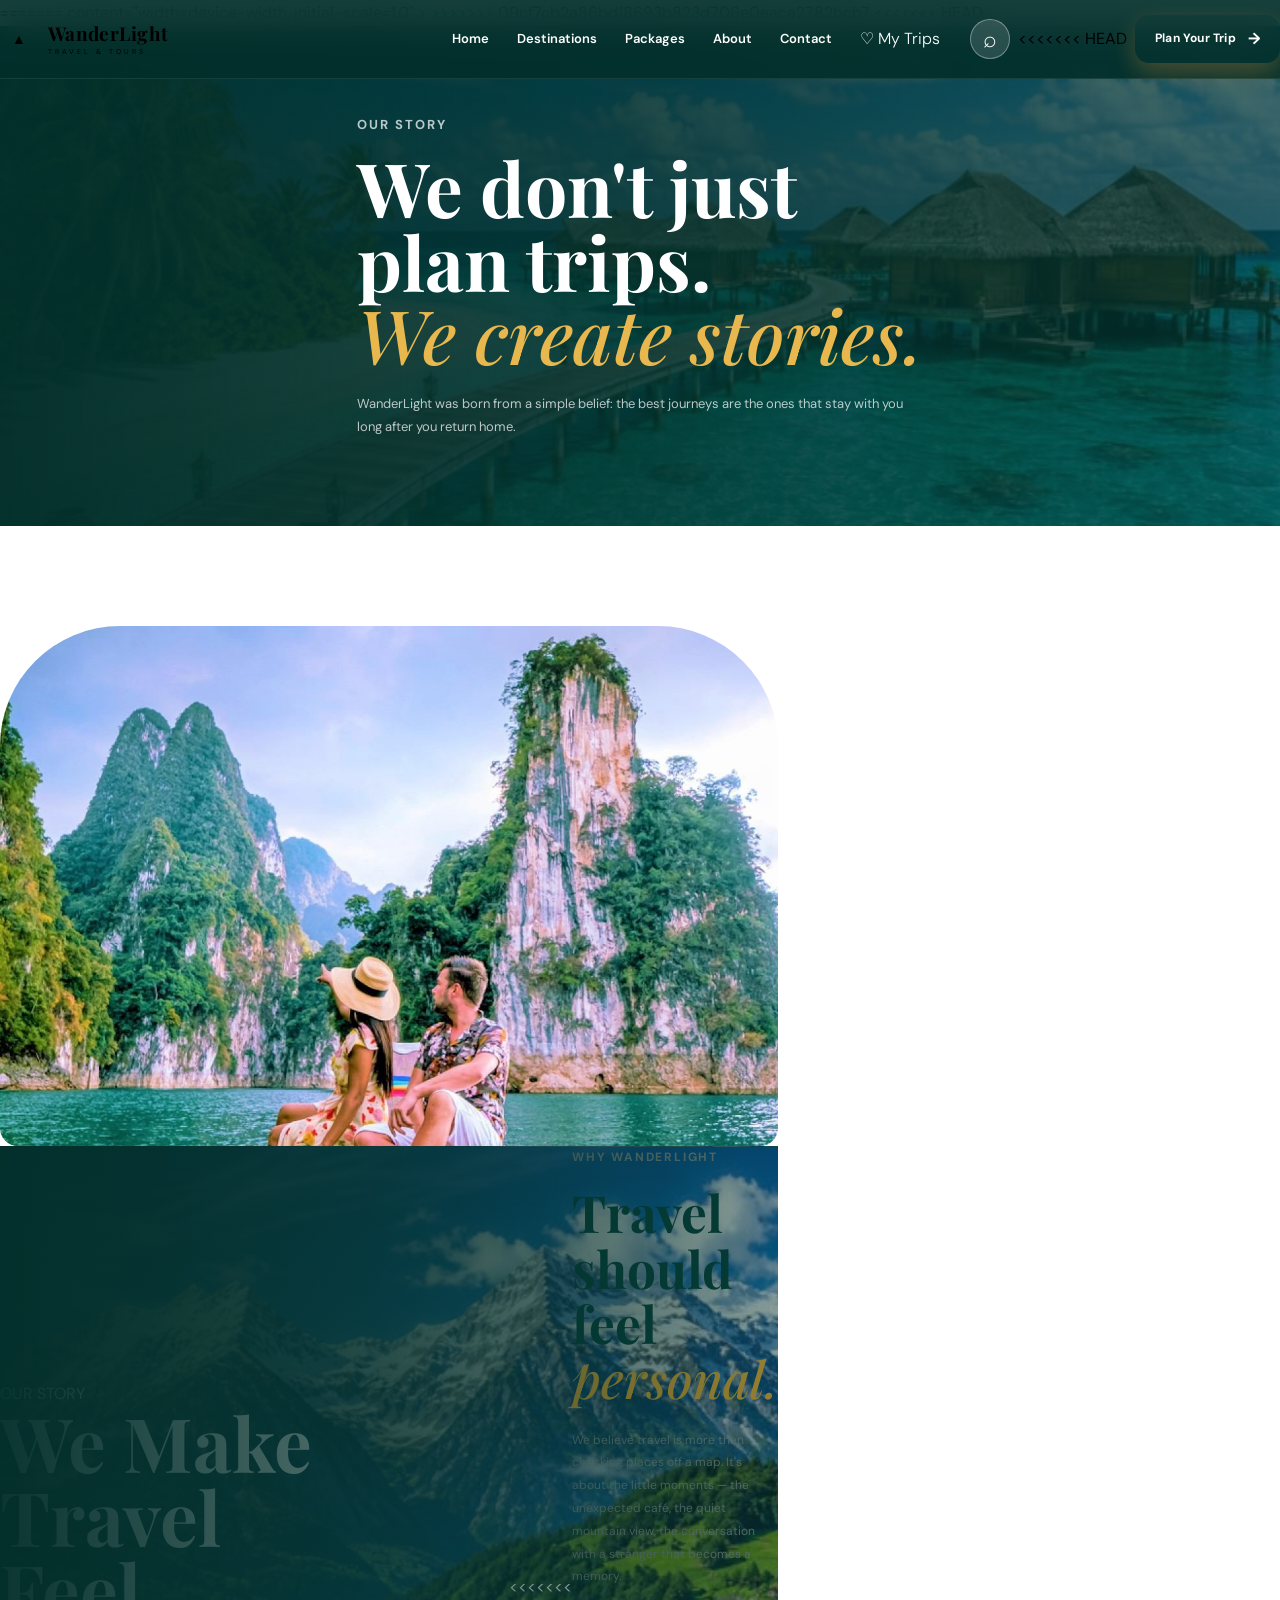
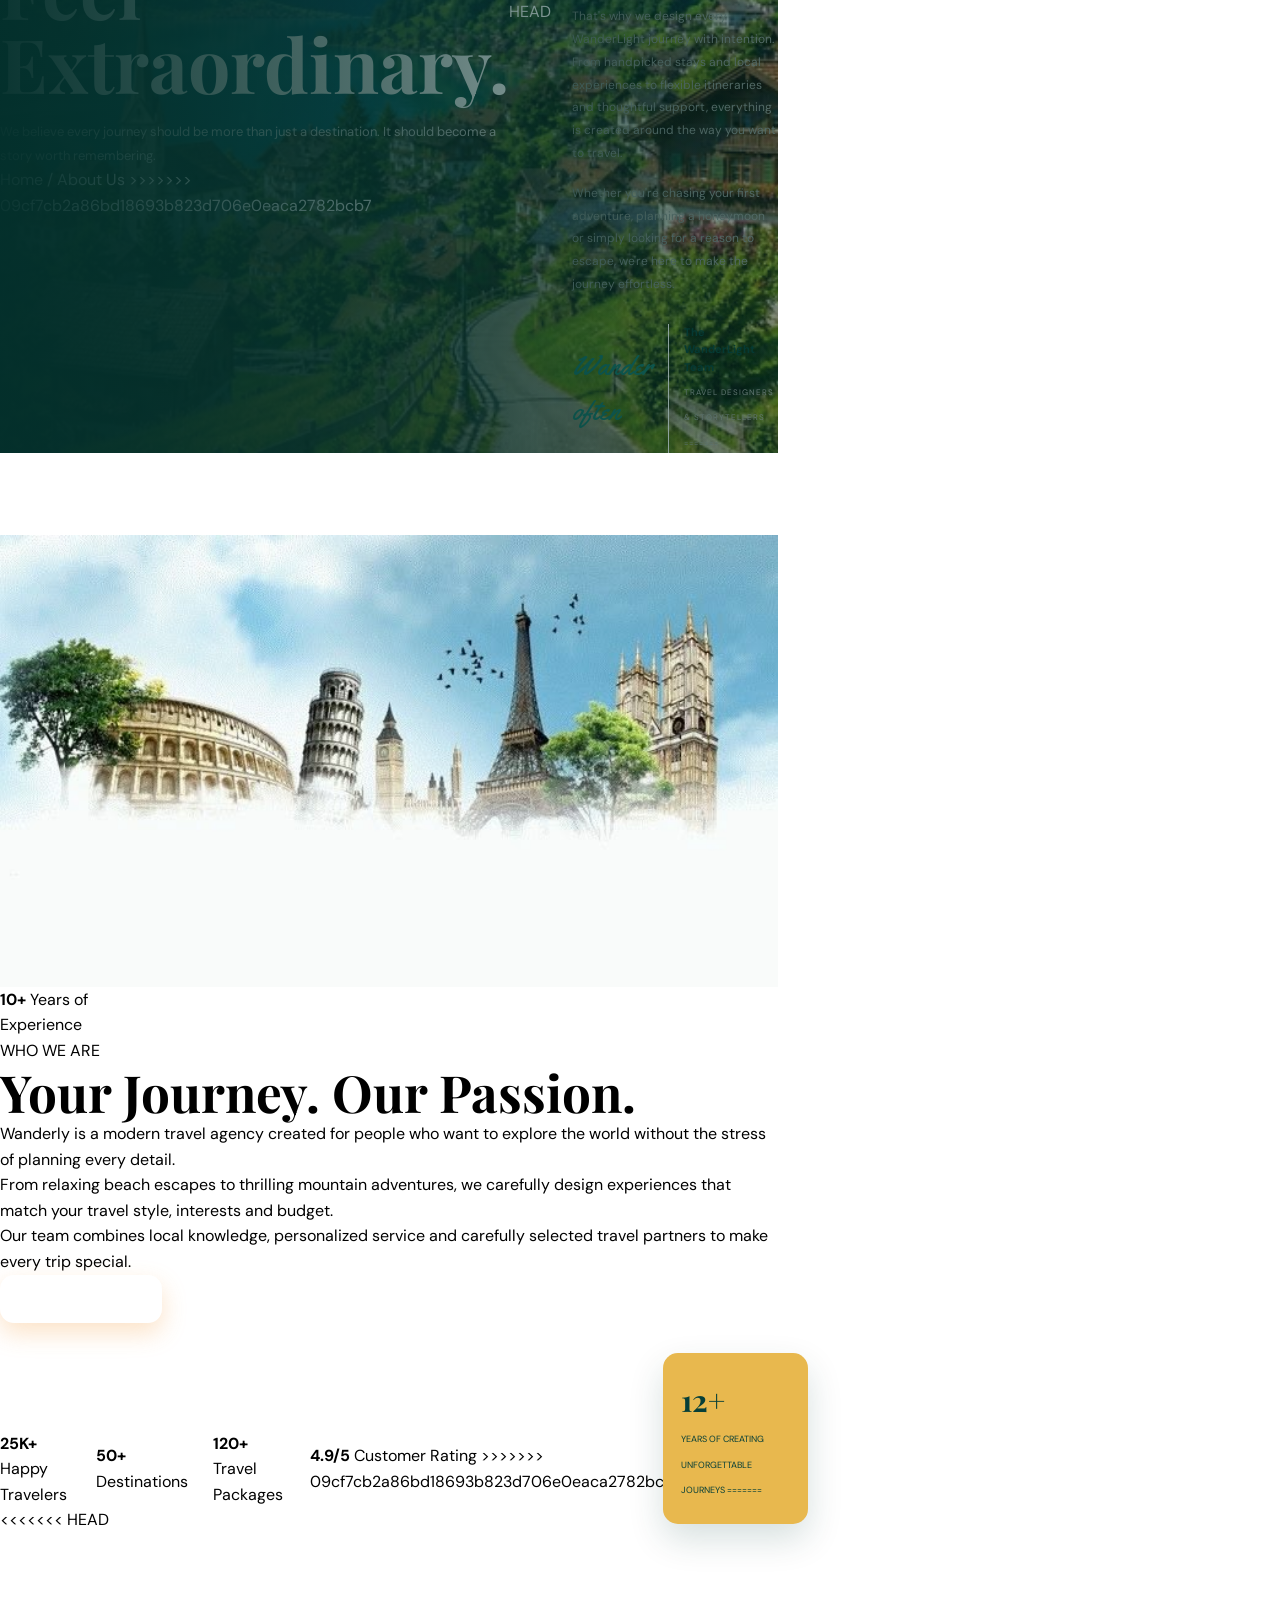
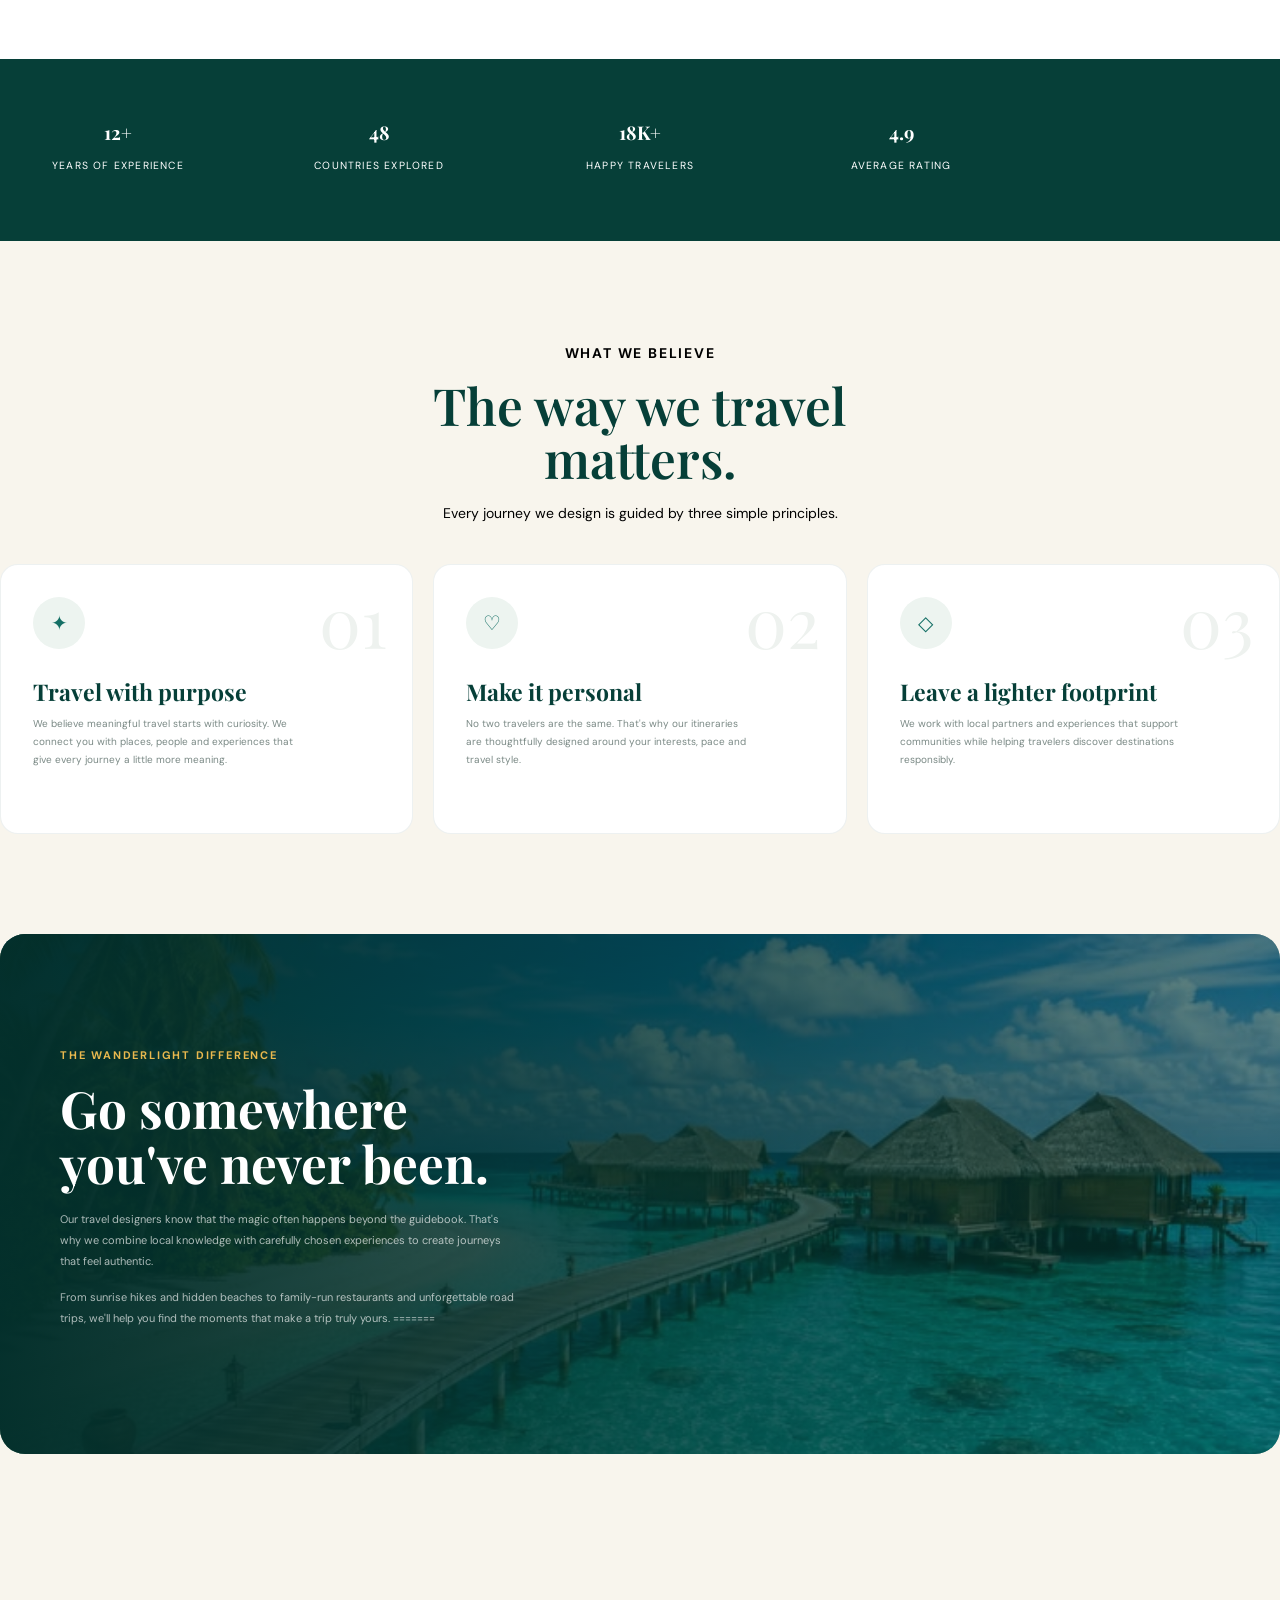
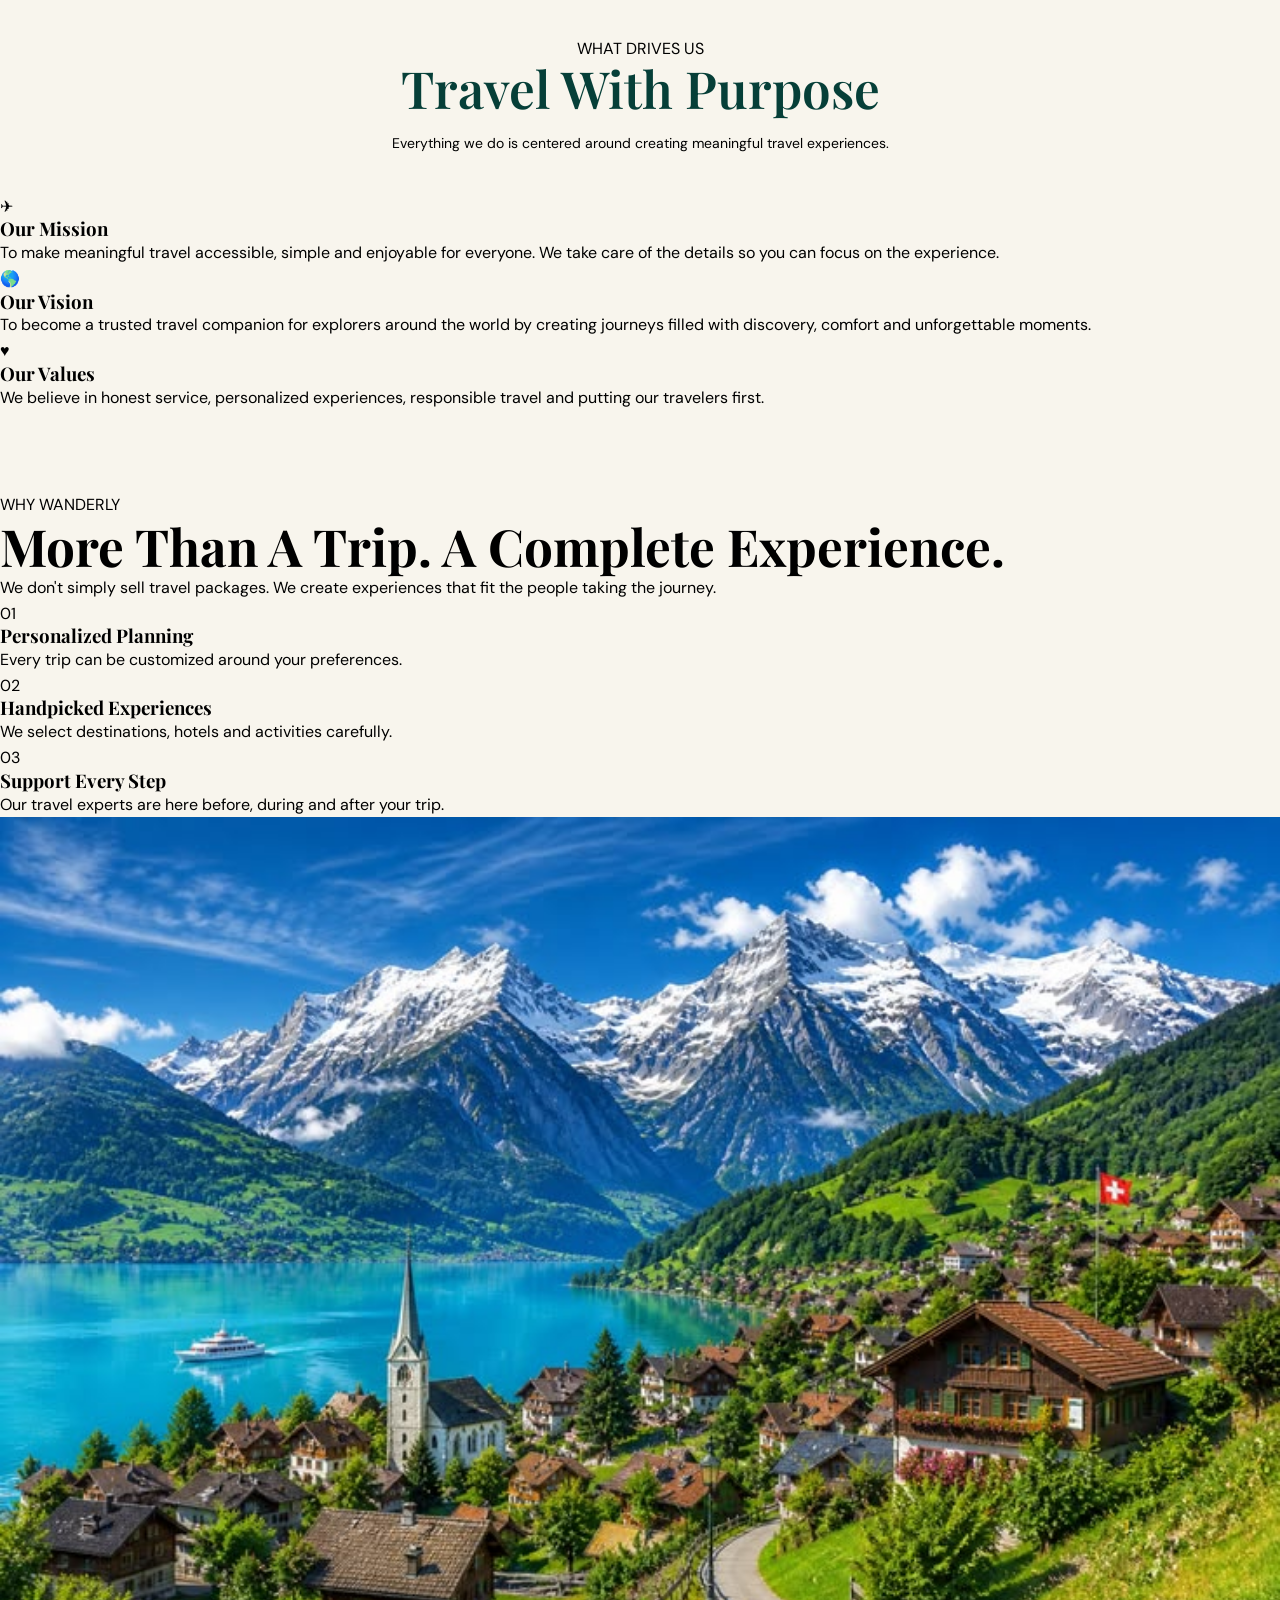
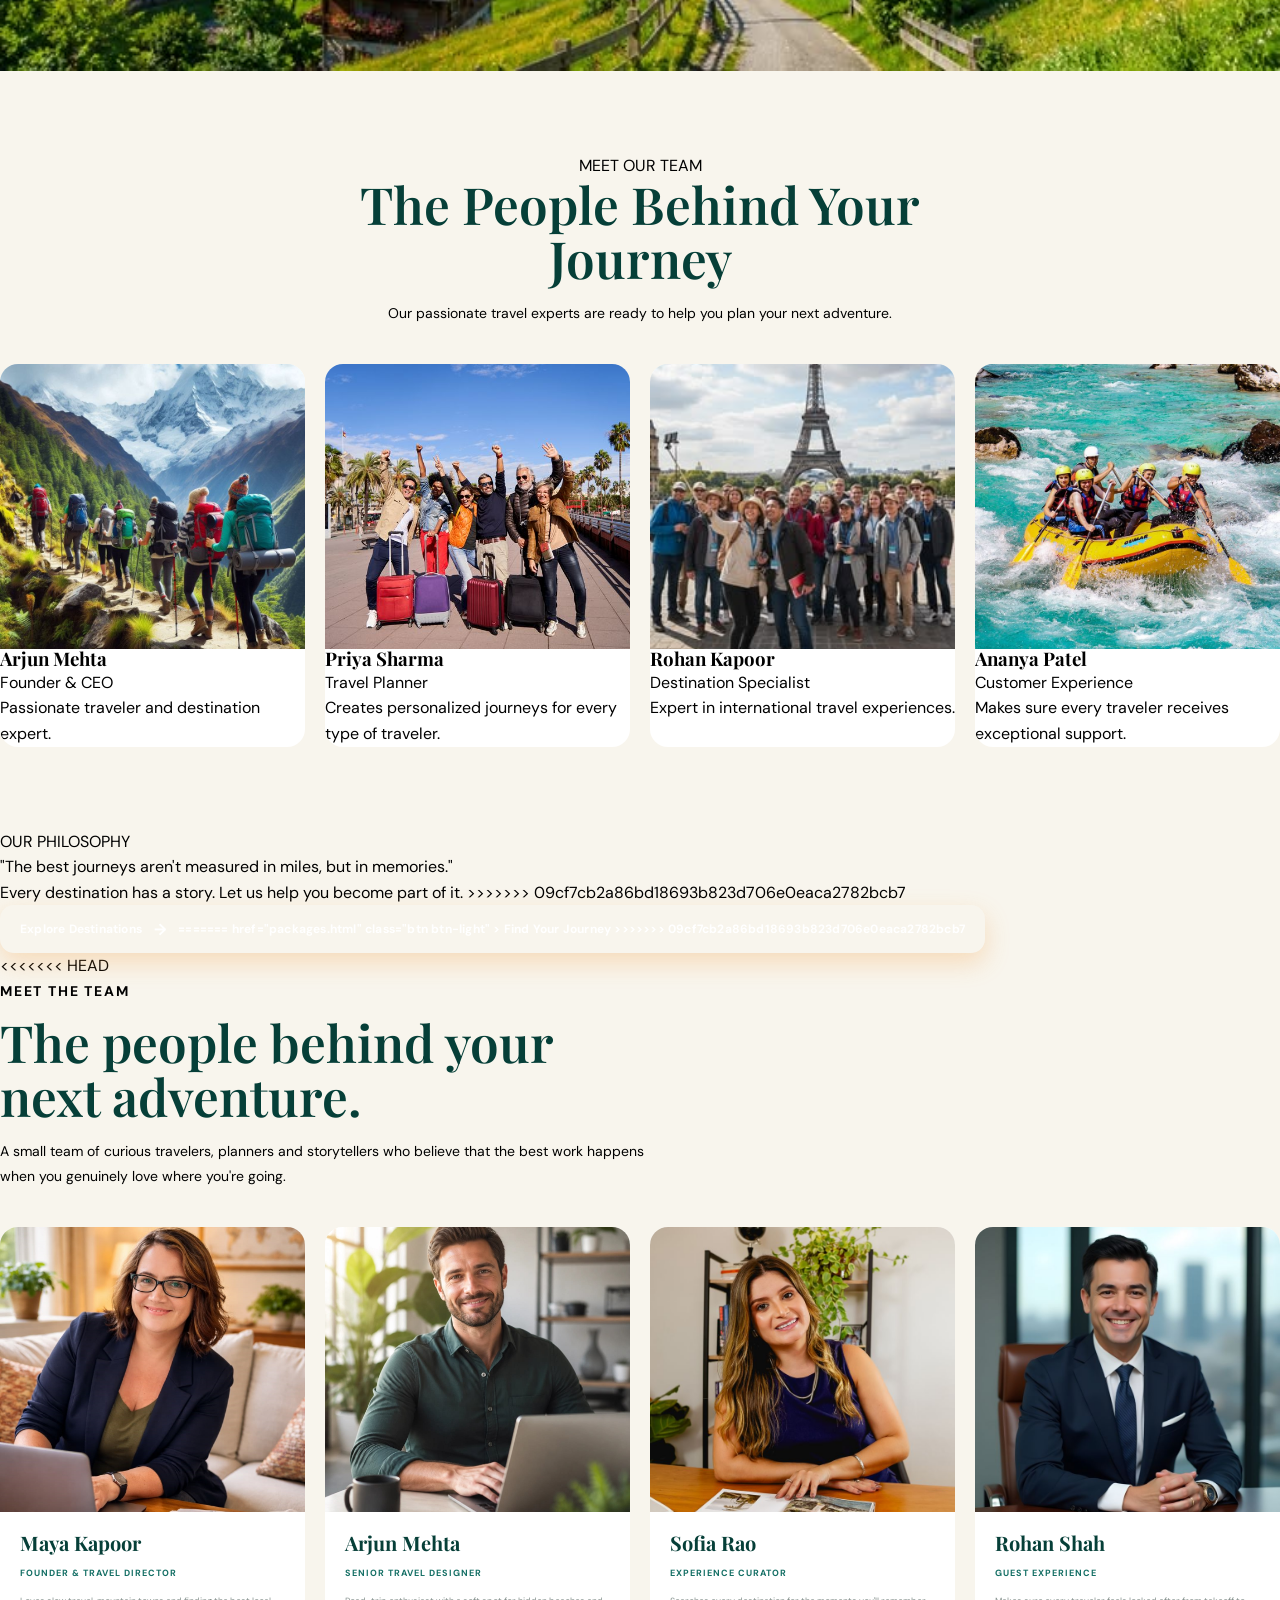
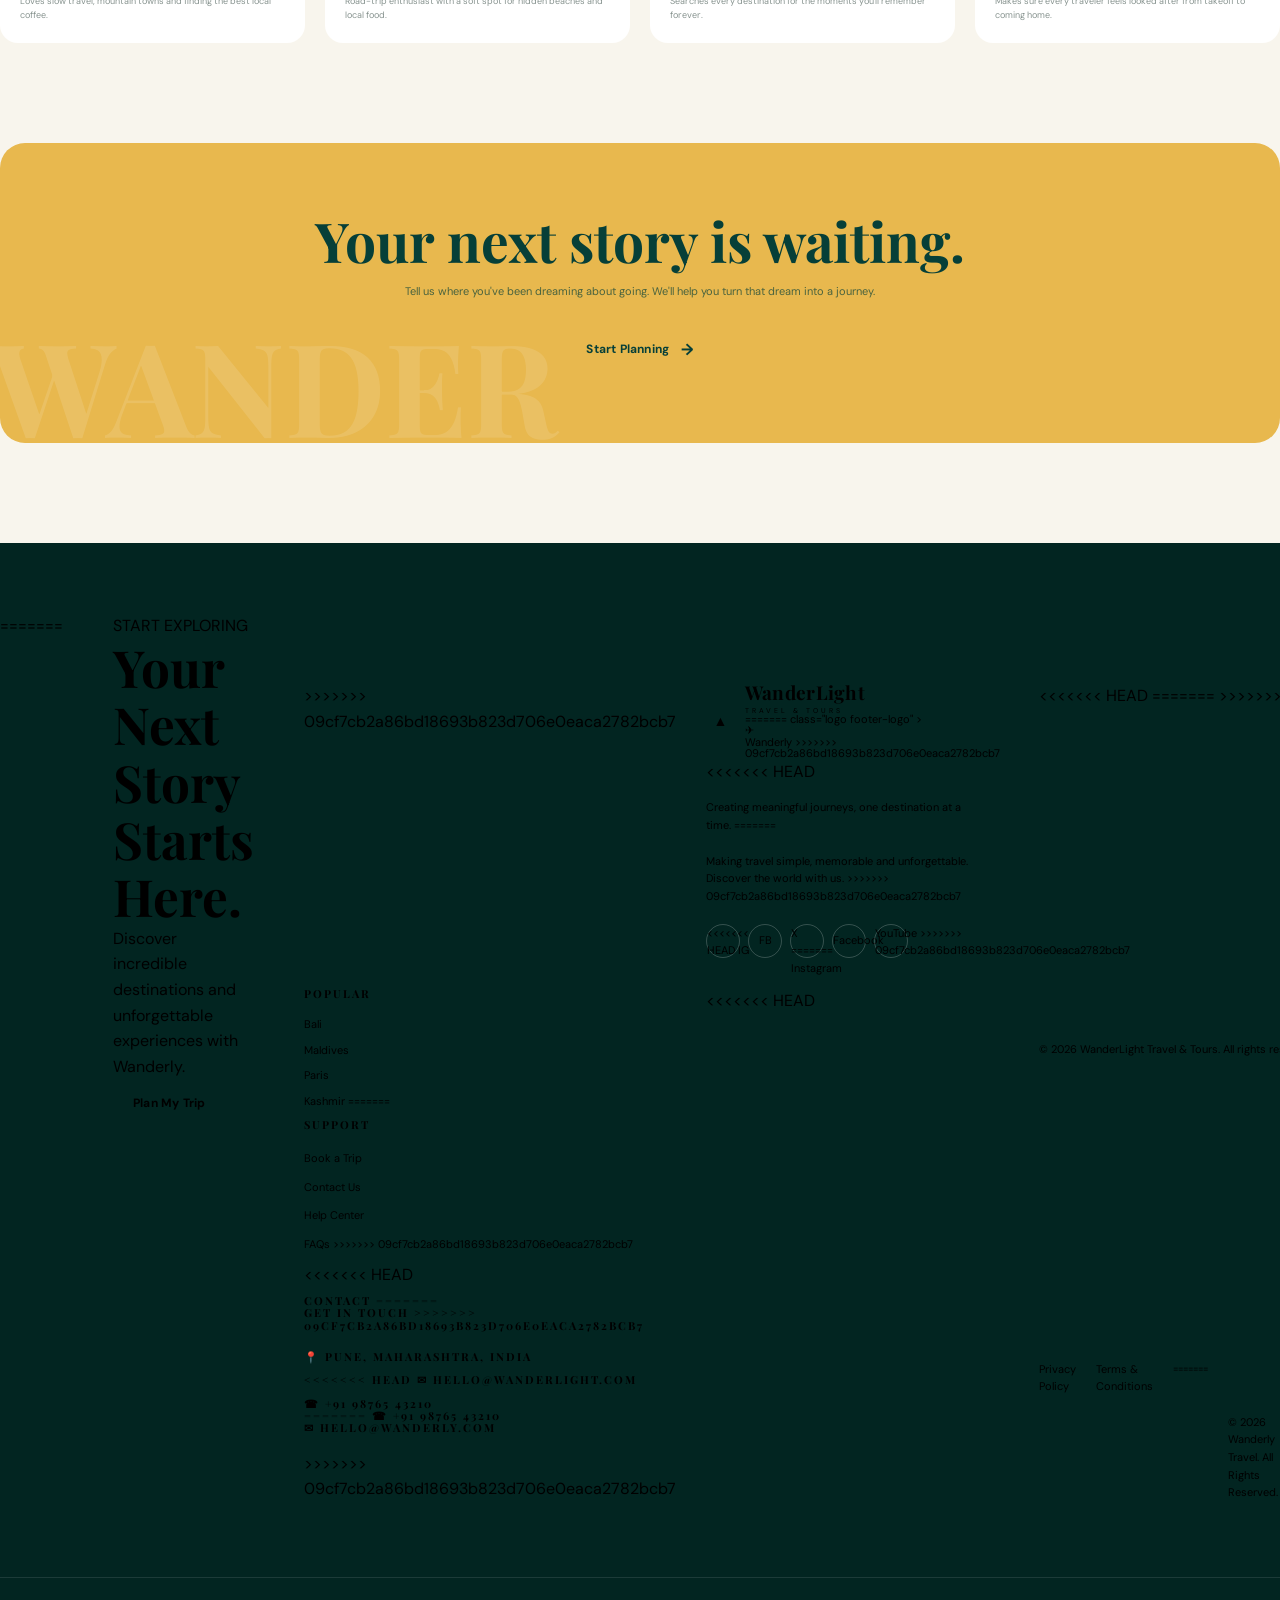
==== commit 7874ad4f: "Merge remote repository with redesigned website" ====
--- a/about.html
+++ b/about.html
@@ -7,6 +7,7 @@
 
     <meta
         name="viewport"
+<<<<<<< HEAD
         content="width=device-width, initial-scale=1.0">
 
     <meta
@@ -1242,10 +1243,40 @@
         }
 
     </style>
+=======
+        content="width=device-width, initial-scale=1.0"
+    >
+
+    <meta
+        name="description"
+        content="Learn more about Wanderly, our travel experts, mission and passion for creating unforgettable journeys."
+    >
+
+    <title>About Us | Wanderly</title>
+
+
+    <!-- Google Fonts -->
+
+    <link rel="preconnect" href="https://fonts.googleapis.com">
+
+    <link
+        href="https://fonts.googleapis.com/css2?family=DM+Sans:wght@400;500;600;700&family=Playfair+Display:wght@500;600;700&display=swap"
+        rel="stylesheet"
+    >
+
+
+    <!-- Main CSS -->
+
+    <link
+        rel="stylesheet"
+        href="css/style.css"
+    >
+>>>>>>> 09cf7cb2a86bd18693b823d706e0eaca2782bcb7
 
 </head>
 
 
+<<<<<<< HEAD
 
 <body>
 
@@ -1356,10 +1387,111 @@
 
                 <span></span>
                 <span></span>
+=======
+<body>
+
+
+    <!-- ==========================================
+         HEADER
+    =========================================== -->
+
+    <header
+        class="header"
+        id="header"
+    >
+
+        <div class="container nav-container">
+
+
+            <!-- Logo -->
+
+            <a
+                href="index.html"
+                class="logo"
+            >
+
+                <span class="logo-icon">
+                    ✈
+                </span>
+
+                <span>
+                    Wanderly
+                </span>
+
+            </a>
+
+
+            <!-- Navigation -->
+
+            <nav
+                class="navbar"
+                id="navbar"
+            >
+
+                <a
+                    href="index.html"
+                    class="nav-link"
+                >
+                    Home
+                </a>
+
+                <a
+                    href="destinations.html"
+                    class="nav-link"
+                >
+                    Destinations
+                </a>
+
+                <a
+                    href="packages.html"
+                    class="nav-link"
+                >
+                    Packages
+                </a>
+
+                <a
+                    href="about.html"
+                    class="nav-link active"
+                >
+                    About Us
+                </a>
+
+                <a
+                    href="contact.html"
+                    class="nav-link"
+                >
+                    Contact
+                </a>
+
+                <a
+                    href="booking.html"
+                    class="nav-book-btn"
+                >
+                    Book Now
+                </a>
+
+            </nav>
+
+
+            <!-- Mobile Menu -->
+
+            <button
+                class="menu-toggle"
+                id="menuToggle"
+                type="button"
+                aria-label="Open navigation menu"
+            >
+
                 <span></span>
 
+                <span></span>
+
+>>>>>>> 09cf7cb2a86bd18693b823d706e0eaca2782bcb7
+                <span></span>
+
             </button>
 
+<<<<<<< HEAD
 
             <a
                 href="booking.html"
@@ -1502,12 +1634,63 @@
                 <span>
                     YEARS OF CREATING
                     UNFORGETTABLE JOURNEYS
+=======
+        </div>
+
+    </header>
+
+
+
+    <!-- ==========================================
+         PAGE HERO
+    =========================================== -->
+
+    <section class="page-hero about-hero">
+
+        <div class="page-hero-overlay"></div>
+
+        <div class="container page-hero-content">
+
+
+            <span class="section-tag">
+                OUR STORY
+            </span>
+
+
+            <h1>
+                We Make Travel
+                <br>
+                Feel Extraordinary.
+            </h1>
+
+
+            <p>
+                We believe every journey should be more than
+                just a destination. It should become a story
+                worth remembering.
+            </p>
+
+
+            <div class="breadcrumb">
+
+                <a href="index.html">
+                    Home
+                </a>
+
+                <span>
+                    /
                 </span>
 
+                <span>
+                    About Us
+>>>>>>> 09cf7cb2a86bd18693b823d706e0eaca2782bcb7
+                </span>
+
             </div>
 
         </div>
 
+<<<<<<< HEAD
 
 
         <div class="about-intro-content">
@@ -1574,12 +1757,165 @@
 
                     <span>
                         Travel designers & storytellers
+=======
+    </section>
+
+
+
+    <!-- ==========================================
+         OUR STORY
+    =========================================== -->
+
+    <main>
+
+
+        <section class="section about-story-section">
+
+            <div class="container about-story-grid">
+
+
+                <!-- Image -->
+
+                <div class="about-story-image">
+
+                    <img
+                        src="images/about-travel.jpg"
+                        alt="Travelers enjoying a beautiful destination"
+                    >
+
+                    <div class="experience-badge">
+
+                        <strong>
+                            10+
+                        </strong>
+
+                        <span>
+                            Years of
+                            <br>
+                            Experience
+                        </span>
+
+                    </div>
+
+                </div>
+
+
+                <!-- Content -->
+
+                <div class="about-story-content">
+
+                    <span class="section-tag">
+                        WHO WE ARE
                     </span>
 
+
+                    <h2>
+                        Your Journey.
+                        <span>Our Passion.</span>
+                    </h2>
+
+
+                    <p>
+                        Wanderly is a modern travel agency created
+                        for people who want to explore the world
+                        without the stress of planning every detail.
+                    </p>
+
+
+                    <p>
+                        From relaxing beach escapes to thrilling
+                        mountain adventures, we carefully design
+                        experiences that match your travel style,
+                        interests and budget.
+                    </p>
+
+
+                    <p>
+                        Our team combines local knowledge,
+                        personalized service and carefully selected
+                        travel partners to make every trip special.
+                    </p>
+
+
+                    <a
+                        href="destinations.html"
+                        class="btn btn-primary"
+                    >
+                        Explore Destinations
+                    </a>
+
                 </div>
 
             </div>
 
+        </section>
+
+
+
+        <!-- ==========================================
+             STATISTICS
+        =========================================== -->
+
+        <section class="stats-section">
+
+            <div class="container stats-grid">
+
+
+                <div class="stat-item">
+
+                    <strong>
+                        25K+
+                    </strong>
+
+                    <span>
+                        Happy Travelers
+                    </span>
+
+                </div>
+
+
+                <div class="stat-item">
+
+                    <strong>
+                        50+
+                    </strong>
+
+                    <span>
+                        Destinations
+                    </span>
+
+                </div>
+
+
+                <div class="stat-item">
+
+                    <strong>
+                        120+
+                    </strong>
+
+                    <span>
+                        Travel Packages
+                    </span>
+
+                </div>
+
+
+                <div class="stat-item">
+
+                    <strong>
+                        4.9/5
+                    </strong>
+
+                    <span>
+                        Customer Rating
+>>>>>>> 09cf7cb2a86bd18693b823d706e0eaca2782bcb7
+                    </span>
+
+                </div>
+
+            </div>
+
+<<<<<<< HEAD
         </div>
 
     </div>
@@ -1844,20 +2180,448 @@
                     you find the moments that make a trip
                     truly yours.
 
+=======
+        </section>
+
+
+
+        <!-- ==========================================
+             MISSION & VISION
+        =========================================== -->
+
+        <section class="section mission-section">
+
+            <div class="container">
+
+
+                <div class="section-heading centered">
+
+                    <span class="section-tag">
+                        WHAT DRIVES US
+                    </span>
+
+                    <h2>
+                        Travel With Purpose
+                    </h2>
+
+                    <p>
+                        Everything we do is centered around
+                        creating meaningful travel experiences.
+                    </p>
+
+                </div>
+
+
+                <div class="mission-grid">
+
+
+                    <!-- Mission -->
+
+                    <article class="mission-card">
+
+                        <div class="mission-icon">
+                            ✈
+                        </div>
+
+                        <h3>
+                            Our Mission
+                        </h3>
+
+                        <p>
+                            To make meaningful travel accessible,
+                            simple and enjoyable for everyone.
+                            We take care of the details so you
+                            can focus on the experience.
+                        </p>
+
+                    </article>
+
+
+                    <!-- Vision -->
+
+                    <article class="mission-card">
+
+                        <div class="mission-icon">
+                            🌎
+                        </div>
+
+                        <h3>
+                            Our Vision
+                        </h3>
+
+                        <p>
+                            To become a trusted travel companion
+                            for explorers around the world by
+                            creating journeys filled with discovery,
+                            comfort and unforgettable moments.
+                        </p>
+
+                    </article>
+
+
+                    <!-- Values -->
+
+                    <article class="mission-card">
+
+                        <div class="mission-icon">
+                            ♥
+                        </div>
+
+                        <h3>
+                            Our Values
+                        </h3>
+
+                        <p>
+                            We believe in honest service,
+                            personalized experiences, responsible
+                            travel and putting our travelers first.
+                        </p>
+
+                    </article>
+
+                </div>
+
+            </div>
+
+        </section>
+
+
+
+        <!-- ==========================================
+             WHY WANDERLY
+        =========================================== -->
+
+        <section class="why-us-section">
+
+            <div class="container why-us-grid">
+
+
+                <!-- Content -->
+
+                <div class="why-us-content">
+
+                    <span class="section-tag">
+                        WHY WANDERLY
+                    </span>
+
+
+                    <h2>
+                        More Than A Trip.
+                        <span>A Complete Experience.</span>
+                    </h2>
+
+
+                    <p>
+                        We don't simply sell travel packages.
+                        We create experiences that fit the people
+                        taking the journey.
+                    </p>
+
+
+                    <div class="why-us-list">
+
+
+                        <div class="why-us-item">
+
+                            <div class="why-us-number">
+                                01
+                            </div>
+
+                            <div>
+
+                                <h3>
+                                    Personalized Planning
+                                </h3>
+
+                                <p>
+                                    Every trip can be customized
+                                    around your preferences.
+                                </p>
+
+                            </div>
+
+                        </div>
+
+
+                        <div class="why-us-item">
+
+                            <div class="why-us-number">
+                                02
+                            </div>
+
+                            <div>
+
+                                <h3>
+                                    Handpicked Experiences
+                                </h3>
+
+                                <p>
+                                    We select destinations,
+                                    hotels and activities carefully.
+                                </p>
+
+                            </div>
+
+                        </div>
+
+
+                        <div class="why-us-item">
+
+                            <div class="why-us-number">
+                                03
+                            </div>
+
+                            <div>
+
+                                <h3>
+                                    Support Every Step
+                                </h3>
+
+                                <p>
+                                    Our travel experts are here
+                                    before, during and after your trip.
+                                </p>
+
+                            </div>
+
+                        </div>
+
+                    </div>
+
+                </div>
+
+
+                <!-- Image -->
+
+                <div class="why-us-image">
+
+                    <img
+                        src="images/home-switzerland.jpg"
+                        alt="Beautiful Switzerland landscape"
+                    >
+
+                </div>
+
+            </div>
+
+        </section>
+
+
+
+        <!-- ==========================================
+             OUR TEAM
+        =========================================== -->
+
+        <section class="section team-section">
+
+            <div class="container">
+
+
+                <div class="section-heading centered">
+
+                    <span class="section-tag">
+                        MEET OUR TEAM
+                    </span>
+
+                    <h2>
+                        The People Behind Your Journey
+                    </h2>
+
+                    <p>
+                        Our passionate travel experts are ready
+                        to help you plan your next adventure.
+                    </p>
+
+                </div>
+
+
+                <div class="team-grid">
+
+
+                    <!-- Team Member 1 -->
+
+                    <article class="team-card">
+
+                        <div class="team-image">
+
+                            <img
+                                src="images/team-1.jpg"
+                                alt="Travel consultant"
+                            >
+
+                        </div>
+
+                        <div class="team-content">
+
+                            <h3>
+                                Arjun Mehta
+                            </h3>
+
+                            <span>
+                                Founder & CEO
+                            </span>
+
+                            <p>
+                                Passionate traveler and
+                                destination expert.
+                            </p>
+
+                        </div>
+
+                    </article>
+
+
+                    <!-- Team Member 2 -->
+
+                    <article class="team-card">
+
+                        <div class="team-image">
+
+                            <img
+                                src="images/team-2.jpg"
+                                alt="Travel planner"
+                            >
+
+                        </div>
+
+                        <div class="team-content">
+
+                            <h3>
+                                Priya Sharma
+                            </h3>
+
+                            <span>
+                                Travel Planner
+                            </span>
+
+                            <p>
+                                Creates personalized journeys
+                                for every type of traveler.
+                            </p>
+
+                        </div>
+
+                    </article>
+
+
+                    <!-- Team Member 3 -->
+
+                    <article class="team-card">
+
+                        <div class="team-image">
+
+                            <img
+                                src="images/team-3.jpg"
+                                alt="Travel consultant"
+                            >
+
+                        </div>
+
+                        <div class="team-content">
+
+                            <h3>
+                                Rohan Kapoor
+                            </h3>
+
+                            <span>
+                                Destination Specialist
+                            </span>
+
+                            <p>
+                                Expert in international
+                                travel experiences.
+                            </p>
+
+                        </div>
+
+                    </article>
+
+
+                    <!-- Team Member 4 -->
+
+                    <article class="team-card">
+
+                        <div class="team-image">
+
+                            <img
+                                src="images/team-4.jpg"
+                                alt="Customer experience manager"
+                            >
+
+                        </div>
+
+                        <div class="team-content">
+
+                            <h3>
+                                Ananya Patel
+                            </h3>
+
+                            <span>
+                                Customer Experience
+                            </span>
+
+                            <p>
+                                Makes sure every traveler
+                                receives exceptional support.
+                            </p>
+
+                        </div>
+
+                    </article>
+
+                </div>
+
+            </div>
+
+        </section>
+
+
+
+        <!-- ==========================================
+             TRAVEL PHILOSOPHY
+        =========================================== -->
+
+        <section class="philosophy-section">
+
+            <div class="container philosophy-content">
+
+                <span class="section-tag">
+                    OUR PHILOSOPHY
+                </span>
+
+
+                <blockquote>
+                    "The best journeys aren't measured
+                    in miles, but in memories."
+                </blockquote>
+
+
+                <p>
+                    Every destination has a story.
+                    Let us help you become part of it.
+>>>>>>> 09cf7cb2a86bd18693b823d706e0eaca2782bcb7
                 </p>
 
 
                 <a
+<<<<<<< HEAD
                     href="destinations.html"
                     class="btn btn-primary">
 
                     Explore Destinations
                     <span>→</span>
 
+=======
+                    href="packages.html"
+                    class="btn btn-light"
+                >
+                    Find Your Journey
+>>>>>>> 09cf7cb2a86bd18693b823d706e0eaca2782bcb7
                 </a>
 
             </div>
 
+<<<<<<< HEAD
         </div>
 
     </div>
@@ -2100,11 +2864,68 @@
 
         <div class="footer-main">
 
+=======
+        </section>
+
+
+
+        <!-- ==========================================
+             FINAL CTA
+        =========================================== -->
+
+        <section class="cta-section">
+
+            <div class="container cta-content">
+
+                <span class="section-tag">
+                    START EXPLORING
+                </span>
+
+
+                <h2>
+                    Your Next Story
+                    <span>Starts Here.</span>
+                </h2>
+
+
+                <p>
+                    Discover incredible destinations and
+                    unforgettable experiences with Wanderly.
+                </p>
+
+
+                <a
+                    href="booking.html"
+                    class="btn btn-light"
+                >
+                    Plan My Trip
+                </a>
+
+            </div>
+
+        </section>
+
+    </main>
+
+
+
+    <!-- ==========================================
+         FOOTER
+    =========================================== -->
+
+    <footer class="footer">
+
+        <div class="container footer-grid">
+
+
+            <!-- Brand -->
+>>>>>>> 09cf7cb2a86bd18693b823d706e0eaca2782bcb7
 
             <div class="footer-brand">
 
                 <a
                     href="index.html"
+<<<<<<< HEAD
                     class="logo footer-logo">
 
                     <span class="logo-mark">
@@ -2121,20 +2942,38 @@
                             TRAVEL & TOURS
                         </small>
 
+=======
+                    class="logo footer-logo"
+                >
+
+                    <span class="logo-icon">
+                        ✈
                     </span>
 
+                    <span>
+                        Wanderly
+>>>>>>> 09cf7cb2a86bd18693b823d706e0eaca2782bcb7
+                    </span>
+
                 </a>
 
+<<<<<<< HEAD
 
                 <p>
                     Creating meaningful journeys,
                     one destination at a time.
+=======
+                <p>
+                    Making travel simple, memorable and
+                    unforgettable. Discover the world with us.
+>>>>>>> 09cf7cb2a86bd18693b823d706e0eaca2782bcb7
                 </p>
 
 
                 <div class="social-links">
 
                     <a href="#">
+<<<<<<< HEAD
                         IG
                     </a>
 
@@ -2144,13 +2983,30 @@
 
                     <a href="#">
                         X
+=======
+                        Instagram
                     </a>
 
+                    <a href="#">
+                        Facebook
+                    </a>
+
+                    <a href="#">
+                        YouTube
+>>>>>>> 09cf7cb2a86bd18693b823d706e0eaca2782bcb7
+                    </a>
+
                 </div>
 
             </div>
 
 
+<<<<<<< HEAD
+=======
+
+            <!-- Explore -->
+
+>>>>>>> 09cf7cb2a86bd18693b823d706e0eaca2782bcb7
             <div class="footer-column">
 
                 <h3>
@@ -2166,7 +3022,11 @@
                 </a>
 
                 <a href="packages.html">
+<<<<<<< HEAD
                     Packages
+=======
+                    Travel Packages
+>>>>>>> 09cf7cb2a86bd18693b823d706e0eaca2782bcb7
                 </a>
 
                 <a href="about.html">
@@ -2176,6 +3036,7 @@
             </div>
 
 
+<<<<<<< HEAD
             <div class="footer-column">
 
                 <h3>
@@ -2196,15 +3057,50 @@
 
                 <a href="destinations.html">
                     Kashmir
+=======
+
+            <!-- Support -->
+
+            <div class="footer-column">
+
+                <h3>
+                    Support
+                </h3>
+
+                <a href="booking.html">
+                    Book a Trip
                 </a>
 
+                <a href="contact.html">
+                    Contact Us
+                </a>
+
+                <a href="contact.html">
+                    Help Center
+                </a>
+
+                <a href="contact.html">
+                    FAQs
+>>>>>>> 09cf7cb2a86bd18693b823d706e0eaca2782bcb7
+                </a>
+
             </div>
 
 
+<<<<<<< HEAD
             <div class="footer-column">
 
                 <h3>
                     Contact
+=======
+
+            <!-- Contact -->
+
+            <div class="footer-column">
+
+                <h3>
+                    Get In Touch
+>>>>>>> 09cf7cb2a86bd18693b823d706e0eaca2782bcb7
                 </h3>
 
                 <p>
@@ -2212,6 +3108,7 @@
                 </p>
 
                 <p>
+<<<<<<< HEAD
                     ✉ hello@wanderlight.com
                 </p>
 
@@ -2221,10 +3118,21 @@
 
             </div>
 
+=======
+                    ☎ +91 98765 43210
+                </p>
+
+                <p>
+                    ✉ hello@wanderly.com
+                </p>
+
+            </div>
+>>>>>>> 09cf7cb2a86bd18693b823d706e0eaca2782bcb7
 
         </div>
 
 
+<<<<<<< HEAD
         <div class="footer-bottom">
 
             <p>
@@ -2241,11 +3149,36 @@
                 <a href="#">
                     Terms & Conditions
                 </a>
+=======
+
+        <!-- Footer Bottom -->
+
+        <div class="footer-bottom">
+
+            <div class="container footer-bottom-content">
+
+                <p>
+                    © 2026 Wanderly Travel. All Rights Reserved.
+                </p>
+
+                <div>
+
+                    <a href="#">
+                        Privacy Policy
+                    </a>
+
+                    <a href="#">
+                        Terms & Conditions
+                    </a>
+
+                </div>
+>>>>>>> 09cf7cb2a86bd18693b823d706e0eaca2782bcb7
 
             </div>
 
         </div>
 
+<<<<<<< HEAD
     </div>
 
 </footer>
@@ -2337,6 +3270,17 @@
 
 </script>
 
+=======
+    </footer>
+
+
+
+    <!-- JavaScript -->
+
+    <script src="js/data.js"></script>
+
+    <script src="js/script.js"></script>
+>>>>>>> 09cf7cb2a86bd18693b823d706e0eaca2782bcb7
 
 </body>
 
--- a/css/style.css
+++ b/css/style.css
@@ -1,3 +1,4 @@
+<<<<<<< HEAD
 /* =========================================================
    WANDERLIGHT TRAVEL WEBSITE
    GLOBAL STYLE SHEET
@@ -2495,4 +2496,41 @@
 
 .header .navbar a {
     color: #ffffff !important;
-}+}
+=======
+@import url('https://fonts.googleapis.com/css2?family=DM+Sans:wght@400;500;600;700&family=Playfair+Display:wght@500;600;700&display=swap');
+
+:root{--green:#1f4b3b;--green-dark:#12372c;--green-soft:#eaf1e8;--orange:#f39a38;--orange-dark:#dd7f20;--cream:#f8f7f1;--paper:#fffefa;--ink:#17251f;--text:#607068;--muted:#8a958f;--line:#e4e8e1;--white:#fff;--shadow:0 18px 50px rgba(27,58,45,.10);--shadow-lg:0 28px 70px rgba(27,58,45,.16);--radius:24px;--container:1180px}
+*{box-sizing:border-box;margin:0;padding:0}html{scroll-behavior:smooth}body{font-family:'DM Sans',sans-serif;color:var(--ink);background:#fff;line-height:1.6;overflow-x:hidden}a{text-decoration:none;color:inherit}button,input,select{font:inherit}button{cursor:pointer}img{display:block;width:100%;object-fit:cover}::selection{background:var(--orange);color:#fff}.container{width:min(92%,var(--container));margin:auto}.section{padding:82px 0}.eyebrow{display:inline-block;font-size:.72rem;font-weight:700;letter-spacing:2px;color:var(--green);margin-bottom:10px}.eyebrow.light{color:#dcefdc}h1,h2,h3,h4{font-family:'Playfair Display',serif;line-height:1.12;color:var(--ink)}h1{font-size:clamp(3rem,6vw,5.8rem)}h2{font-size:clamp(2rem,4vw,3.3rem)}p{color:var(--text)}
+
+/* Header */
+.site-header{position:absolute;top:0;left:0;width:100%;z-index:1000;transition:.3s ease}.site-header.scrolled{position:fixed;background:rgba(255,255,255,.94);backdrop-filter:blur(18px);box-shadow:0 8px 30px rgba(20,40,30,.08)}.nav-wrap{height:82px;display:flex;align-items:center;justify-content:space-between;gap:28px}.brand{display:inline-flex;align-items:center;gap:10px}.brand-mark{width:43px;height:43px;border-radius:14px 18px 14px 18px;background:linear-gradient(145deg,var(--orange),#e88422);display:grid;place-items:center;color:#fff;font-weight:800;box-shadow:0 8px 20px rgba(243,154,56,.25);transform:rotate(-4deg)}.brand-mark span{transform:rotate(4deg)}.brand-copy{display:flex;flex-direction:column;line-height:1.05}.brand-copy strong{font-size:1.25rem}.brand-copy small{font-size:.58rem;color:var(--muted);margin-top:4px}.site-header:not(.scrolled) .brand-copy strong,.site-header:not(.scrolled) .brand-copy small{color:#fff}.main-nav{display:flex;align-items:center;gap:28px}.main-nav a{position:relative;font-size:.84rem;font-weight:600;color:#fff;padding:9px 0}.site-header.scrolled .main-nav a{color:var(--ink)}.main-nav a::after{content:'';position:absolute;left:0;bottom:2px;width:0;height:2px;border-radius:3px;background:var(--orange);transition:.25s}.main-nav a:hover::after,.main-nav a.active::after{width:100%}.nav-actions{display:flex;gap:8px}.icon-btn{width:40px;height:40px;border:1px solid rgba(255,255,255,.35);border-radius:50%;display:grid;place-items:center;background:rgba(255,255,255,.14);color:#fff;transition:.25s}.site-header.scrolled .icon-btn{border-color:var(--line);background:#fff;color:var(--ink)}.icon-btn:hover{transform:translateY(-2px);background:var(--orange);color:#fff;border-color:var(--orange)}.menu-toggle{display:none;gap:4px}.menu-toggle span{display:block;width:17px;height:2px;background:currentColor;border-radius:3px;transition:.25s}
+
+/* Hero */
+.hero-modern{position:relative;min-height:690px;display:flex;align-items:center;overflow:hidden;background:var(--green-dark)}.hero-bg{position:absolute;inset:0;background:linear-gradient(90deg,rgba(10,35,27,.78) 0%,rgba(15,50,39,.47) 42%,rgba(15,50,39,.08) 78%),url('../images/hero-mountain-lake.jpg') center/cover no-repeat;transform:scale(1.03);animation:heroZoom 14s ease-in-out infinite alternate}.hero-shape{position:absolute;background:rgba(255,255,255,.08);border:1px solid rgba(255,255,255,.15);border-radius:50%;filter:blur(.2px)}.hero-shape-left{width:260px;height:260px;left:-140px;top:160px}.hero-shape-right{width:340px;height:340px;right:-190px;bottom:-170px}.hero-inner{position:relative;z-index:2;padding-top:90px}.hero-copy{max-width:650px}.hero-copy h1{color:#fff;margin:8px 0 18px}.hero-copy h1 em{font-style:normal;color:#bfe2bd}.hero-copy p{max-width:500px;color:rgba(255,255,255,.88);font-size:1.02rem;margin-bottom:26px}.hero-cta-row{display:flex;align-items:center;gap:24px}.btn{display:inline-flex;align-items:center;justify-content:center;gap:12px;min-height:48px;padding:0 20px;border:0;border-radius:14px;font-weight:700;transition:.3s ease;position:relative;overflow:hidden}.btn::before{content:'';position:absolute;inset:0;transform:translateX(-105%);background:rgba(255,255,255,.18);transition:.35s}.btn:hover::before{transform:translateX(0)}.btn span{transition:.3s}.btn:hover span{transform:translateX(4px)}.btn-primary{background:var(--orange);color:#fff;box-shadow:0 10px 25px rgba(243,154,56,.28)}.btn-primary:hover{transform:translateY(-3px);background:var(--orange-dark)}.btn-secondary{background:var(--green);color:#fff}.btn-accent{background:var(--orange);color:#fff}.text-link{color:#fff;font-weight:700}.text-link span{margin-left:6px}.travel-search{margin-top:54px;background:rgba(255,255,255,.96);border:1px solid rgba(255,255,255,.8);box-shadow:var(--shadow-lg);border-radius:20px;padding:10px;display:grid;grid-template-columns:1.35fr 1fr 1fr 1fr auto;align-items:center;gap:0;max-width:1050px}.search-field{min-width:0;display:flex;gap:10px;align-items:center;padding:10px 17px;border-right:1px solid var(--line)}.field-icon{width:26px;height:26px;border-radius:50%;background:var(--green-soft);color:var(--green);display:grid;place-items:center;font-size:.82rem;flex:none}.search-field span:last-child{display:flex;flex-direction:column;min-width:0}.search-field small{font-size:.64rem;font-weight:700;color:var(--ink);margin-bottom:1px}.search-field input,.search-field select{border:0;outline:0;background:transparent;color:var(--muted);font-size:.77rem;min-width:0;width:100%;appearance:none}.search-field input[type=date]{color:#758078}.search-submit{height:50px;border:0;border-radius:16px;background:linear-gradient(135deg,var(--green),#2d6652);color:#fff;padding:0 24px;font-weight:700;box-shadow:0 10px 20px rgba(31,75,59,.2);transition:.3s}.search-submit:hover{transform:translateY(-2px);background:var(--orange)}
+
+/* Trust */
+.trust-strip{position:relative;z-index:5;margin-top:-25px}.trust-grid{display:grid;grid-template-columns:repeat(4,1fr);background:rgba(255,255,255,.97);border-radius:22px;box-shadow:var(--shadow);border:1px solid var(--line);overflow:hidden}.trust-item{display:flex;gap:12px;padding:22px 18px;border-right:1px solid var(--line)}.trust-item:last-child{border-right:0}.trust-icon{width:38px;height:38px;flex:none;border-radius:50%;display:grid;place-items:center;background:var(--green-soft);color:var(--green);font-size:1.1rem}.trust-item strong{display:block;font-size:.78rem}.trust-item p{font-size:.67rem;margin-top:3px}
+
+/* Sections */
+.section-top{display:flex;align-items:end;justify-content:space-between;gap:20px;margin-bottom:30px}.section-top h2{margin-top:3px}.leaf{color:var(--orange);font-size:.7em}.view-link{font-size:.78rem;font-weight:700;color:var(--green);white-space:nowrap}.view-link span{margin-left:5px;transition:.25s}.view-link:hover span{margin-left:9px}.destination-showcase{display:grid;grid-template-columns:repeat(4,1fr);gap:14px}.destination-feature{height:310px;position:relative;overflow:hidden;border-radius:18px;background:#ddd;box-shadow:0 12px 30px rgba(0,0,0,.09);isolation:isolate}.destination-feature img{height:100%;transition:transform .6s cubic-bezier(.2,.7,.2,1)}.destination-feature:hover img{transform:scale(1.09)}.card-gradient{position:absolute;inset:0;background:linear-gradient(180deg,rgba(0,0,0,.04) 35%,rgba(0,0,0,.75) 100%);z-index:1}.rating{position:absolute;z-index:2;top:12px;left:12px;background:rgba(24,50,40,.9);color:#fff;padding:5px 8px;border-radius:8px;font-size:.65rem;font-weight:700}.destination-overlay{position:absolute;z-index:2;left:16px;right:16px;bottom:15px;display:flex;justify-content:space-between;align-items:end;color:#fff}.destination-overlay h3{font-family:'DM Sans',sans-serif;color:#fff;font-size:1.02rem}.destination-overlay p{color:rgba(255,255,255,.83);font-size:.65rem}.destination-overlay strong{color:#ffc06f;font-size:.82rem}.category-row{display:flex;justify-content:space-between;gap:10px;margin-top:22px}.category-row a{display:flex;align-items:center;gap:8px;font-size:.72rem;font-weight:600;color:var(--text);padding:9px 13px;border-radius:50px;transition:.25s}.category-row a span{width:29px;height:29px;border-radius:50%;display:grid;place-items:center;background:var(--cream);color:var(--green)}.category-row a:hover{background:var(--green-soft);color:var(--green);transform:translateY(-2px)}
+
+/* Guide */
+.guide-section{background:#fbfaf6}.guide-panel{background:#f1f3e9;border:1px solid #e8eadf;border-radius:26px;padding:26px;display:grid;grid-template-columns:.85fr 1.4fr;gap:28px;align-items:center;position:relative;overflow:hidden}.guide-panel::after{content:'✿';position:absolute;right:-12px;bottom:-32px;color:#d9e4c9;font-size:10rem;transform:rotate(-15deg)}.guide-copy{padding:20px}.guide-copy h2{margin:2px 0 10px}.guide-copy p{max-width:390px;font-size:.82rem;margin-bottom:20px}.guide-cards{display:grid;grid-template-columns:1fr 1fr;gap:14px;position:relative;z-index:1}.guide-card{background:#fff;border-radius:17px;overflow:hidden;box-shadow:0 10px 25px rgba(32,52,41,.08);transition:.3s}.guide-card:hover{transform:translateY(-6px);box-shadow:var(--shadow)}.guide-card img{height:135px}.guide-card div{padding:12px 13px}.guide-card small,.guide-card strong{display:block}.guide-card small{font-size:.72rem;font-weight:700}.guide-card strong{font-size:.61rem;color:var(--muted);margin-top:4px}
+
+/* Offer */
+.offer-modern{min-height:350px;background:var(--green);border-radius:26px;overflow:hidden;display:grid;grid-template-columns:1.05fr 1fr;position:relative;box-shadow:var(--shadow-lg)}.offer-photo{min-height:350px}.offer-photo img{height:100%}.offer-copy{padding:55px 55px;color:#fff;display:flex;flex-direction:column;justify-content:center;position:relative;z-index:2}.offer-copy h2{color:#fff;margin:4px 0 13px}.offer-copy h2 em{color:#e7efc9;font-style:normal}.offer-copy p{color:rgba(255,255,255,.78);font-size:.84rem;max-width:420px;margin-bottom:22px}.offer-flower{position:absolute;right:20px;bottom:-38px;color:#f2b66b;font-size:9rem;opacity:.9;transform:rotate(-10deg)}
+
+/* Stats/footer */
+.stats-section{padding:26px 0;border-top:1px solid var(--line);border-bottom:1px solid var(--line)}.stats-grid{display:grid;grid-template-columns:repeat(5,1fr);align-items:center}.stat{padding:10px 18px;border-right:1px solid var(--line);text-align:center}.stat strong{display:block;font-size:1.18rem;color:var(--green)}.stat strong span{color:var(--orange)}.stat span{font-size:.65rem;color:var(--muted)}.follow{text-align:center}.follow small{display:block;color:var(--muted);font-size:.65rem;margin-bottom:7px}.follow div{display:flex;justify-content:center;gap:7px}.follow a{width:28px;height:28px;border:1px solid var(--line);border-radius:50%;display:grid;place-items:center;font-size:.7rem;color:var(--green);transition:.25s}.follow a:hover{background:var(--green);color:#fff}.newsletter-section{padding:65px 0;background:var(--cream)}.newsletter{background:#fff;border:1px solid var(--line);border-radius:22px;padding:30px 34px;display:flex;justify-content:space-between;align-items:center;gap:30px;box-shadow:var(--shadow)}.newsletter h2{font-size:1.8rem;margin:4px 0}.newsletter p{font-size:.78rem}.newsletter form{display:flex;background:#f6f7f4;border:1px solid var(--line);padding:5px;border-radius:14px;min-width:370px}.newsletter input{flex:1;border:0;background:transparent;outline:0;padding:0 12px;font-size:.78rem}.newsletter button{border:0;border-radius:10px;background:var(--green);color:#fff;padding:0 18px;font-weight:700}.site-footer{padding:60px 0 20px;background:#f6f5ef}.footer-grid{display:grid;grid-template-columns:1.6fr repeat(4,1fr);gap:30px}.footer-brand p{max-width:280px;font-size:.72rem;margin-top:15px}.footer-grid>div:not(.footer-brand){display:flex;flex-direction:column;gap:8px}.footer-grid h4{font-family:'DM Sans',sans-serif;font-size:.78rem;margin-bottom:5px}.footer-grid a,.footer-grid p{font-size:.69rem;color:var(--text)}.footer-grid a:hover{color:var(--green)}.footer-subscribe{font-weight:700!important;color:var(--green)!important}.footer-bottom{margin-top:35px;padding-top:18px;border-top:1px solid var(--line);display:flex;justify-content:space-between;font-size:.62rem;color:var(--muted)}
+
+/* Generic inner pages compatibility */
+.header{position:absolute;z-index:1000}.header.scrolled{position:fixed}.navbar{display:flex;align-items:center;gap:28px}.nav-link,.nav-book-btn{font-weight:600}.page-hero{min-height:420px;background:linear-gradient(90deg,rgba(18,55,44,.82),rgba(18,55,44,.3)),url('../images/home-switzerland.jpg') center/cover}.section-heading{margin-bottom:38px}.destination-grid,.package-grid{display:grid;grid-template-columns:repeat(3,minmax(0,1fr));gap:24px}.destination-card,.package-card{overflow:hidden;background:#fff;border:1px solid var(--line);border-radius:20px;box-shadow:var(--shadow);transition:.3s}.destination-card:hover,.package-card:hover{transform:translateY(-7px);box-shadow:var(--shadow-lg)}.destination-card .card-image,.package-card .package-image,.destination-card-image,.package-card-image{height:230px;overflow:hidden;position:relative}.destination-card img,.package-card img{height:100%;transition:.5s}.destination-card:hover img,.package-card:hover img{transform:scale(1.06)}.destination-content,.package-content,.destination-card-content,.package-card-content{padding:20px}.filter-panel{border:1px solid var(--line);border-radius:18px;background:#f7f8f3;box-shadow:none}.btn-outline{border:1px solid var(--green);color:var(--green);background:#fff}.btn-outline:hover{background:var(--green);color:#fff}.no-results{padding:40px;text-align:center;background:#f7f8f3;border-radius:18px}.reveal{opacity:0;transform:translateY(22px);transition:opacity .7s ease,transform .7s ease}.reveal.visible{opacity:1;transform:none}.delay-1{transition-delay:.08s}.delay-2{transition-delay:.16s}.delay-3{transition-delay:.24s}
+
+@keyframes heroZoom{from{transform:scale(1.03)}to{transform:scale(1.09)}}
+
+/* Responsive */
+@media(max-width:1000px){.main-nav{gap:17px}.travel-search{grid-template-columns:repeat(2,1fr);padding:12px}.search-field{border-right:0;border-bottom:1px solid var(--line)}.search-submit{grid-column:1/-1}.destination-showcase{grid-template-columns:repeat(2,1fr)}.trust-grid{grid-template-columns:repeat(2,1fr)}.trust-item:nth-child(2){border-right:0}.guide-panel{grid-template-columns:1fr}.stats-grid{grid-template-columns:repeat(4,1fr)}.follow{grid-column:1/-1;padding-top:12px}.footer-grid{grid-template-columns:1.5fr repeat(2,1fr)}.newsletter{align-items:stretch;flex-direction:column}.newsletter form{min-width:0;width:100%}.destination-grid,.package-grid{grid-template-columns:repeat(2,minmax(0,1fr))}}
+@media(max-width:760px){.site-header{background:rgba(255,255,255,.92);backdrop-filter:blur(14px)}.site-header:not(.scrolled) .brand-copy strong,.site-header:not(.scrolled) .brand-copy small{color:var(--ink)}.site-header:not(.scrolled) .icon-btn{color:var(--ink);border-color:var(--line);background:#fff}.nav-wrap{height:72px}.main-nav{position:absolute;top:72px;left:4%;right:4%;display:none;flex-direction:column;align-items:stretch;gap:0;padding:10px;background:#fff;border:1px solid var(--line);border-radius:18px;box-shadow:var(--shadow-lg)}.main-nav.active{display:flex}.main-nav a{color:var(--ink)!important;padding:13px 15px;border-radius:10px}.main-nav a:hover{background:var(--green-soft)}.main-nav a::after{display:none}.menu-toggle{display:grid}.menu-toggle.active span:nth-child(1){transform:translateY(6px) rotate(45deg)}.menu-toggle.active span:nth-child(2){opacity:0}.menu-toggle.active span:nth-child(3){transform:translateY(-6px) rotate(-45deg)}.hero-modern{min-height:780px}.hero-inner{padding-top:125px}.hero-copy h1{font-size:clamp(2.8rem,13vw,4.3rem)}.travel-search{grid-template-columns:1fr}.search-field{border-bottom:1px solid var(--line);padding:11px 13px}.search-submit{grid-column:auto}.trust-strip{margin-top:-20px}.trust-grid{grid-template-columns:1fr 1fr}.trust-item{border-right:0;border-bottom:1px solid var(--line)}.trust-item:nth-last-child(-n+2){border-bottom:0}.section{padding:65px 0}.section-top{align-items:flex-start;flex-direction:column}.destination-showcase{grid-template-columns:1fr 1fr}.destination-feature{height:280px}.category-row{overflow:auto;justify-content:flex-start;padding-bottom:5px}.category-row a{white-space:nowrap}.guide-cards{grid-template-columns:1fr}.offer-modern{grid-template-columns:1fr}.offer-photo{min-height:220px}.offer-copy{padding:35px 28px}.stats-grid{grid-template-columns:1fr 1fr}.stat{border-bottom:1px solid var(--line)}.footer-grid{grid-template-columns:1fr 1fr}.footer-brand{grid-column:1/-1}.footer-bottom{flex-direction:column;gap:7px}.destination-grid,.package-grid{grid-template-columns:1fr}}
+@media(max-width:480px){.container{width:min(94%,var(--container))}.brand-copy small{display:none}.nav-actions{gap:5px}.icon-btn{width:37px;height:37px}.hero-modern{min-height:820px}.hero-cta-row{flex-direction:column;align-items:flex-start;gap:15px}.destination-showcase{grid-template-columns:1fr}.destination-feature{height:330px}.trust-grid{grid-template-columns:1fr}.trust-item{border-bottom:1px solid var(--line)!important}.trust-item:last-child{border-bottom:0!important}.guide-panel{padding:12px}.guide-copy{padding:18px 10px}.offer-photo{min-height:180px}.stats-grid{grid-template-columns:1fr 1fr}.footer-grid{grid-template-columns:1fr}.newsletter{padding:24px 20px}.newsletter h2{font-size:1.5rem}.footer-bottom{font-size:.58rem}.page-hero{min-height:360px}}
+>>>>>>> 09cf7cb2a86bd18693b823d706e0eaca2782bcb7
--- a/css/style.css
+++ b/css/style.css
@@ -1,3 +1,4 @@
+<<<<<<< HEAD
 /* =========================================================
    WANDERLIGHT TRAVEL WEBSITE
    GLOBAL STYLE SHEET
@@ -2495,4 +2496,41 @@
 
 .header .navbar a {
     color: #ffffff !important;
-}+}
+=======
+@import url('https://fonts.googleapis.com/css2?family=DM+Sans:wght@400;500;600;700&family=Playfair+Display:wght@500;600;700&display=swap');
+
+:root{--green:#1f4b3b;--green-dark:#12372c;--green-soft:#eaf1e8;--orange:#f39a38;--orange-dark:#dd7f20;--cream:#f8f7f1;--paper:#fffefa;--ink:#17251f;--text:#607068;--muted:#8a958f;--line:#e4e8e1;--white:#fff;--shadow:0 18px 50px rgba(27,58,45,.10);--shadow-lg:0 28px 70px rgba(27,58,45,.16);--radius:24px;--container:1180px}
+*{box-sizing:border-box;margin:0;padding:0}html{scroll-behavior:smooth}body{font-family:'DM Sans',sans-serif;color:var(--ink);background:#fff;line-height:1.6;overflow-x:hidden}a{text-decoration:none;color:inherit}button,input,select{font:inherit}button{cursor:pointer}img{display:block;width:100%;object-fit:cover}::selection{background:var(--orange);color:#fff}.container{width:min(92%,var(--container));margin:auto}.section{padding:82px 0}.eyebrow{display:inline-block;font-size:.72rem;font-weight:700;letter-spacing:2px;color:var(--green);margin-bottom:10px}.eyebrow.light{color:#dcefdc}h1,h2,h3,h4{font-family:'Playfair Display',serif;line-height:1.12;color:var(--ink)}h1{font-size:clamp(3rem,6vw,5.8rem)}h2{font-size:clamp(2rem,4vw,3.3rem)}p{color:var(--text)}
+
+/* Header */
+.site-header{position:absolute;top:0;left:0;width:100%;z-index:1000;transition:.3s ease}.site-header.scrolled{position:fixed;background:rgba(255,255,255,.94);backdrop-filter:blur(18px);box-shadow:0 8px 30px rgba(20,40,30,.08)}.nav-wrap{height:82px;display:flex;align-items:center;justify-content:space-between;gap:28px}.brand{display:inline-flex;align-items:center;gap:10px}.brand-mark{width:43px;height:43px;border-radius:14px 18px 14px 18px;background:linear-gradient(145deg,var(--orange),#e88422);display:grid;place-items:center;color:#fff;font-weight:800;box-shadow:0 8px 20px rgba(243,154,56,.25);transform:rotate(-4deg)}.brand-mark span{transform:rotate(4deg)}.brand-copy{display:flex;flex-direction:column;line-height:1.05}.brand-copy strong{font-size:1.25rem}.brand-copy small{font-size:.58rem;color:var(--muted);margin-top:4px}.site-header:not(.scrolled) .brand-copy strong,.site-header:not(.scrolled) .brand-copy small{color:#fff}.main-nav{display:flex;align-items:center;gap:28px}.main-nav a{position:relative;font-size:.84rem;font-weight:600;color:#fff;padding:9px 0}.site-header.scrolled .main-nav a{color:var(--ink)}.main-nav a::after{content:'';position:absolute;left:0;bottom:2px;width:0;height:2px;border-radius:3px;background:var(--orange);transition:.25s}.main-nav a:hover::after,.main-nav a.active::after{width:100%}.nav-actions{display:flex;gap:8px}.icon-btn{width:40px;height:40px;border:1px solid rgba(255,255,255,.35);border-radius:50%;display:grid;place-items:center;background:rgba(255,255,255,.14);color:#fff;transition:.25s}.site-header.scrolled .icon-btn{border-color:var(--line);background:#fff;color:var(--ink)}.icon-btn:hover{transform:translateY(-2px);background:var(--orange);color:#fff;border-color:var(--orange)}.menu-toggle{display:none;gap:4px}.menu-toggle span{display:block;width:17px;height:2px;background:currentColor;border-radius:3px;transition:.25s}
+
+/* Hero */
+.hero-modern{position:relative;min-height:690px;display:flex;align-items:center;overflow:hidden;background:var(--green-dark)}.hero-bg{position:absolute;inset:0;background:linear-gradient(90deg,rgba(10,35,27,.78) 0%,rgba(15,50,39,.47) 42%,rgba(15,50,39,.08) 78%),url('../images/hero-mountain-lake.jpg') center/cover no-repeat;transform:scale(1.03);animation:heroZoom 14s ease-in-out infinite alternate}.hero-shape{position:absolute;background:rgba(255,255,255,.08);border:1px solid rgba(255,255,255,.15);border-radius:50%;filter:blur(.2px)}.hero-shape-left{width:260px;height:260px;left:-140px;top:160px}.hero-shape-right{width:340px;height:340px;right:-190px;bottom:-170px}.hero-inner{position:relative;z-index:2;padding-top:90px}.hero-copy{max-width:650px}.hero-copy h1{color:#fff;margin:8px 0 18px}.hero-copy h1 em{font-style:normal;color:#bfe2bd}.hero-copy p{max-width:500px;color:rgba(255,255,255,.88);font-size:1.02rem;margin-bottom:26px}.hero-cta-row{display:flex;align-items:center;gap:24px}.btn{display:inline-flex;align-items:center;justify-content:center;gap:12px;min-height:48px;padding:0 20px;border:0;border-radius:14px;font-weight:700;transition:.3s ease;position:relative;overflow:hidden}.btn::before{content:'';position:absolute;inset:0;transform:translateX(-105%);background:rgba(255,255,255,.18);transition:.35s}.btn:hover::before{transform:translateX(0)}.btn span{transition:.3s}.btn:hover span{transform:translateX(4px)}.btn-primary{background:var(--orange);color:#fff;box-shadow:0 10px 25px rgba(243,154,56,.28)}.btn-primary:hover{transform:translateY(-3px);background:var(--orange-dark)}.btn-secondary{background:var(--green);color:#fff}.btn-accent{background:var(--orange);color:#fff}.text-link{color:#fff;font-weight:700}.text-link span{margin-left:6px}.travel-search{margin-top:54px;background:rgba(255,255,255,.96);border:1px solid rgba(255,255,255,.8);box-shadow:var(--shadow-lg);border-radius:20px;padding:10px;display:grid;grid-template-columns:1.35fr 1fr 1fr 1fr auto;align-items:center;gap:0;max-width:1050px}.search-field{min-width:0;display:flex;gap:10px;align-items:center;padding:10px 17px;border-right:1px solid var(--line)}.field-icon{width:26px;height:26px;border-radius:50%;background:var(--green-soft);color:var(--green);display:grid;place-items:center;font-size:.82rem;flex:none}.search-field span:last-child{display:flex;flex-direction:column;min-width:0}.search-field small{font-size:.64rem;font-weight:700;color:var(--ink);margin-bottom:1px}.search-field input,.search-field select{border:0;outline:0;background:transparent;color:var(--muted);font-size:.77rem;min-width:0;width:100%;appearance:none}.search-field input[type=date]{color:#758078}.search-submit{height:50px;border:0;border-radius:16px;background:linear-gradient(135deg,var(--green),#2d6652);color:#fff;padding:0 24px;font-weight:700;box-shadow:0 10px 20px rgba(31,75,59,.2);transition:.3s}.search-submit:hover{transform:translateY(-2px);background:var(--orange)}
+
+/* Trust */
+.trust-strip{position:relative;z-index:5;margin-top:-25px}.trust-grid{display:grid;grid-template-columns:repeat(4,1fr);background:rgba(255,255,255,.97);border-radius:22px;box-shadow:var(--shadow);border:1px solid var(--line);overflow:hidden}.trust-item{display:flex;gap:12px;padding:22px 18px;border-right:1px solid var(--line)}.trust-item:last-child{border-right:0}.trust-icon{width:38px;height:38px;flex:none;border-radius:50%;display:grid;place-items:center;background:var(--green-soft);color:var(--green);font-size:1.1rem}.trust-item strong{display:block;font-size:.78rem}.trust-item p{font-size:.67rem;margin-top:3px}
+
+/* Sections */
+.section-top{display:flex;align-items:end;justify-content:space-between;gap:20px;margin-bottom:30px}.section-top h2{margin-top:3px}.leaf{color:var(--orange);font-size:.7em}.view-link{font-size:.78rem;font-weight:700;color:var(--green);white-space:nowrap}.view-link span{margin-left:5px;transition:.25s}.view-link:hover span{margin-left:9px}.destination-showcase{display:grid;grid-template-columns:repeat(4,1fr);gap:14px}.destination-feature{height:310px;position:relative;overflow:hidden;border-radius:18px;background:#ddd;box-shadow:0 12px 30px rgba(0,0,0,.09);isolation:isolate}.destination-feature img{height:100%;transition:transform .6s cubic-bezier(.2,.7,.2,1)}.destination-feature:hover img{transform:scale(1.09)}.card-gradient{position:absolute;inset:0;background:linear-gradient(180deg,rgba(0,0,0,.04) 35%,rgba(0,0,0,.75) 100%);z-index:1}.rating{position:absolute;z-index:2;top:12px;left:12px;background:rgba(24,50,40,.9);color:#fff;padding:5px 8px;border-radius:8px;font-size:.65rem;font-weight:700}.destination-overlay{position:absolute;z-index:2;left:16px;right:16px;bottom:15px;display:flex;justify-content:space-between;align-items:end;color:#fff}.destination-overlay h3{font-family:'DM Sans',sans-serif;color:#fff;font-size:1.02rem}.destination-overlay p{color:rgba(255,255,255,.83);font-size:.65rem}.destination-overlay strong{color:#ffc06f;font-size:.82rem}.category-row{display:flex;justify-content:space-between;gap:10px;margin-top:22px}.category-row a{display:flex;align-items:center;gap:8px;font-size:.72rem;font-weight:600;color:var(--text);padding:9px 13px;border-radius:50px;transition:.25s}.category-row a span{width:29px;height:29px;border-radius:50%;display:grid;place-items:center;background:var(--cream);color:var(--green)}.category-row a:hover{background:var(--green-soft);color:var(--green);transform:translateY(-2px)}
+
+/* Guide */
+.guide-section{background:#fbfaf6}.guide-panel{background:#f1f3e9;border:1px solid #e8eadf;border-radius:26px;padding:26px;display:grid;grid-template-columns:.85fr 1.4fr;gap:28px;align-items:center;position:relative;overflow:hidden}.guide-panel::after{content:'✿';position:absolute;right:-12px;bottom:-32px;color:#d9e4c9;font-size:10rem;transform:rotate(-15deg)}.guide-copy{padding:20px}.guide-copy h2{margin:2px 0 10px}.guide-copy p{max-width:390px;font-size:.82rem;margin-bottom:20px}.guide-cards{display:grid;grid-template-columns:1fr 1fr;gap:14px;position:relative;z-index:1}.guide-card{background:#fff;border-radius:17px;overflow:hidden;box-shadow:0 10px 25px rgba(32,52,41,.08);transition:.3s}.guide-card:hover{transform:translateY(-6px);box-shadow:var(--shadow)}.guide-card img{height:135px}.guide-card div{padding:12px 13px}.guide-card small,.guide-card strong{display:block}.guide-card small{font-size:.72rem;font-weight:700}.guide-card strong{font-size:.61rem;color:var(--muted);margin-top:4px}
+
+/* Offer */
+.offer-modern{min-height:350px;background:var(--green);border-radius:26px;overflow:hidden;display:grid;grid-template-columns:1.05fr 1fr;position:relative;box-shadow:var(--shadow-lg)}.offer-photo{min-height:350px}.offer-photo img{height:100%}.offer-copy{padding:55px 55px;color:#fff;display:flex;flex-direction:column;justify-content:center;position:relative;z-index:2}.offer-copy h2{color:#fff;margin:4px 0 13px}.offer-copy h2 em{color:#e7efc9;font-style:normal}.offer-copy p{color:rgba(255,255,255,.78);font-size:.84rem;max-width:420px;margin-bottom:22px}.offer-flower{position:absolute;right:20px;bottom:-38px;color:#f2b66b;font-size:9rem;opacity:.9;transform:rotate(-10deg)}
+
+/* Stats/footer */
+.stats-section{padding:26px 0;border-top:1px solid var(--line);border-bottom:1px solid var(--line)}.stats-grid{display:grid;grid-template-columns:repeat(5,1fr);align-items:center}.stat{padding:10px 18px;border-right:1px solid var(--line);text-align:center}.stat strong{display:block;font-size:1.18rem;color:var(--green)}.stat strong span{color:var(--orange)}.stat span{font-size:.65rem;color:var(--muted)}.follow{text-align:center}.follow small{display:block;color:var(--muted);font-size:.65rem;margin-bottom:7px}.follow div{display:flex;justify-content:center;gap:7px}.follow a{width:28px;height:28px;border:1px solid var(--line);border-radius:50%;display:grid;place-items:center;font-size:.7rem;color:var(--green);transition:.25s}.follow a:hover{background:var(--green);color:#fff}.newsletter-section{padding:65px 0;background:var(--cream)}.newsletter{background:#fff;border:1px solid var(--line);border-radius:22px;padding:30px 34px;display:flex;justify-content:space-between;align-items:center;gap:30px;box-shadow:var(--shadow)}.newsletter h2{font-size:1.8rem;margin:4px 0}.newsletter p{font-size:.78rem}.newsletter form{display:flex;background:#f6f7f4;border:1px solid var(--line);padding:5px;border-radius:14px;min-width:370px}.newsletter input{flex:1;border:0;background:transparent;outline:0;padding:0 12px;font-size:.78rem}.newsletter button{border:0;border-radius:10px;background:var(--green);color:#fff;padding:0 18px;font-weight:700}.site-footer{padding:60px 0 20px;background:#f6f5ef}.footer-grid{display:grid;grid-template-columns:1.6fr repeat(4,1fr);gap:30px}.footer-brand p{max-width:280px;font-size:.72rem;margin-top:15px}.footer-grid>div:not(.footer-brand){display:flex;flex-direction:column;gap:8px}.footer-grid h4{font-family:'DM Sans',sans-serif;font-size:.78rem;margin-bottom:5px}.footer-grid a,.footer-grid p{font-size:.69rem;color:var(--text)}.footer-grid a:hover{color:var(--green)}.footer-subscribe{font-weight:700!important;color:var(--green)!important}.footer-bottom{margin-top:35px;padding-top:18px;border-top:1px solid var(--line);display:flex;justify-content:space-between;font-size:.62rem;color:var(--muted)}
+
+/* Generic inner pages compatibility */
+.header{position:absolute;z-index:1000}.header.scrolled{position:fixed}.navbar{display:flex;align-items:center;gap:28px}.nav-link,.nav-book-btn{font-weight:600}.page-hero{min-height:420px;background:linear-gradient(90deg,rgba(18,55,44,.82),rgba(18,55,44,.3)),url('../images/home-switzerland.jpg') center/cover}.section-heading{margin-bottom:38px}.destination-grid,.package-grid{display:grid;grid-template-columns:repeat(3,minmax(0,1fr));gap:24px}.destination-card,.package-card{overflow:hidden;background:#fff;border:1px solid var(--line);border-radius:20px;box-shadow:var(--shadow);transition:.3s}.destination-card:hover,.package-card:hover{transform:translateY(-7px);box-shadow:var(--shadow-lg)}.destination-card .card-image,.package-card .package-image,.destination-card-image,.package-card-image{height:230px;overflow:hidden;position:relative}.destination-card img,.package-card img{height:100%;transition:.5s}.destination-card:hover img,.package-card:hover img{transform:scale(1.06)}.destination-content,.package-content,.destination-card-content,.package-card-content{padding:20px}.filter-panel{border:1px solid var(--line);border-radius:18px;background:#f7f8f3;box-shadow:none}.btn-outline{border:1px solid var(--green);color:var(--green);background:#fff}.btn-outline:hover{background:var(--green);color:#fff}.no-results{padding:40px;text-align:center;background:#f7f8f3;border-radius:18px}.reveal{opacity:0;transform:translateY(22px);transition:opacity .7s ease,transform .7s ease}.reveal.visible{opacity:1;transform:none}.delay-1{transition-delay:.08s}.delay-2{transition-delay:.16s}.delay-3{transition-delay:.24s}
+
+@keyframes heroZoom{from{transform:scale(1.03)}to{transform:scale(1.09)}}
+
+/* Responsive */
+@media(max-width:1000px){.main-nav{gap:17px}.travel-search{grid-template-columns:repeat(2,1fr);padding:12px}.search-field{border-right:0;border-bottom:1px solid var(--line)}.search-submit{grid-column:1/-1}.destination-showcase{grid-template-columns:repeat(2,1fr)}.trust-grid{grid-template-columns:repeat(2,1fr)}.trust-item:nth-child(2){border-right:0}.guide-panel{grid-template-columns:1fr}.stats-grid{grid-template-columns:repeat(4,1fr)}.follow{grid-column:1/-1;padding-top:12px}.footer-grid{grid-template-columns:1.5fr repeat(2,1fr)}.newsletter{align-items:stretch;flex-direction:column}.newsletter form{min-width:0;width:100%}.destination-grid,.package-grid{grid-template-columns:repeat(2,minmax(0,1fr))}}
+@media(max-width:760px){.site-header{background:rgba(255,255,255,.92);backdrop-filter:blur(14px)}.site-header:not(.scrolled) .brand-copy strong,.site-header:not(.scrolled) .brand-copy small{color:var(--ink)}.site-header:not(.scrolled) .icon-btn{color:var(--ink);border-color:var(--line);background:#fff}.nav-wrap{height:72px}.main-nav{position:absolute;top:72px;left:4%;right:4%;display:none;flex-direction:column;align-items:stretch;gap:0;padding:10px;background:#fff;border:1px solid var(--line);border-radius:18px;box-shadow:var(--shadow-lg)}.main-nav.active{display:flex}.main-nav a{color:var(--ink)!important;padding:13px 15px;border-radius:10px}.main-nav a:hover{background:var(--green-soft)}.main-nav a::after{display:none}.menu-toggle{display:grid}.menu-toggle.active span:nth-child(1){transform:translateY(6px) rotate(45deg)}.menu-toggle.active span:nth-child(2){opacity:0}.menu-toggle.active span:nth-child(3){transform:translateY(-6px) rotate(-45deg)}.hero-modern{min-height:780px}.hero-inner{padding-top:125px}.hero-copy h1{font-size:clamp(2.8rem,13vw,4.3rem)}.travel-search{grid-template-columns:1fr}.search-field{border-bottom:1px solid var(--line);padding:11px 13px}.search-submit{grid-column:auto}.trust-strip{margin-top:-20px}.trust-grid{grid-template-columns:1fr 1fr}.trust-item{border-right:0;border-bottom:1px solid var(--line)}.trust-item:nth-last-child(-n+2){border-bottom:0}.section{padding:65px 0}.section-top{align-items:flex-start;flex-direction:column}.destination-showcase{grid-template-columns:1fr 1fr}.destination-feature{height:280px}.category-row{overflow:auto;justify-content:flex-start;padding-bottom:5px}.category-row a{white-space:nowrap}.guide-cards{grid-template-columns:1fr}.offer-modern{grid-template-columns:1fr}.offer-photo{min-height:220px}.offer-copy{padding:35px 28px}.stats-grid{grid-template-columns:1fr 1fr}.stat{border-bottom:1px solid var(--line)}.footer-grid{grid-template-columns:1fr 1fr}.footer-brand{grid-column:1/-1}.footer-bottom{flex-direction:column;gap:7px}.destination-grid,.package-grid{grid-template-columns:1fr}}
+@media(max-width:480px){.container{width:min(94%,var(--container))}.brand-copy small{display:none}.nav-actions{gap:5px}.icon-btn{width:37px;height:37px}.hero-modern{min-height:820px}.hero-cta-row{flex-direction:column;align-items:flex-start;gap:15px}.destination-showcase{grid-template-columns:1fr}.destination-feature{height:330px}.trust-grid{grid-template-columns:1fr}.trust-item{border-bottom:1px solid var(--line)!important}.trust-item:last-child{border-bottom:0!important}.guide-panel{padding:12px}.guide-copy{padding:18px 10px}.offer-photo{min-height:180px}.stats-grid{grid-template-columns:1fr 1fr}.footer-grid{grid-template-columns:1fr}.newsletter{padding:24px 20px}.newsletter h2{font-size:1.5rem}.footer-bottom{font-size:.58rem}.page-hero{min-height:360px}}
+>>>>>>> 09cf7cb2a86bd18693b823d706e0eaca2782bcb7
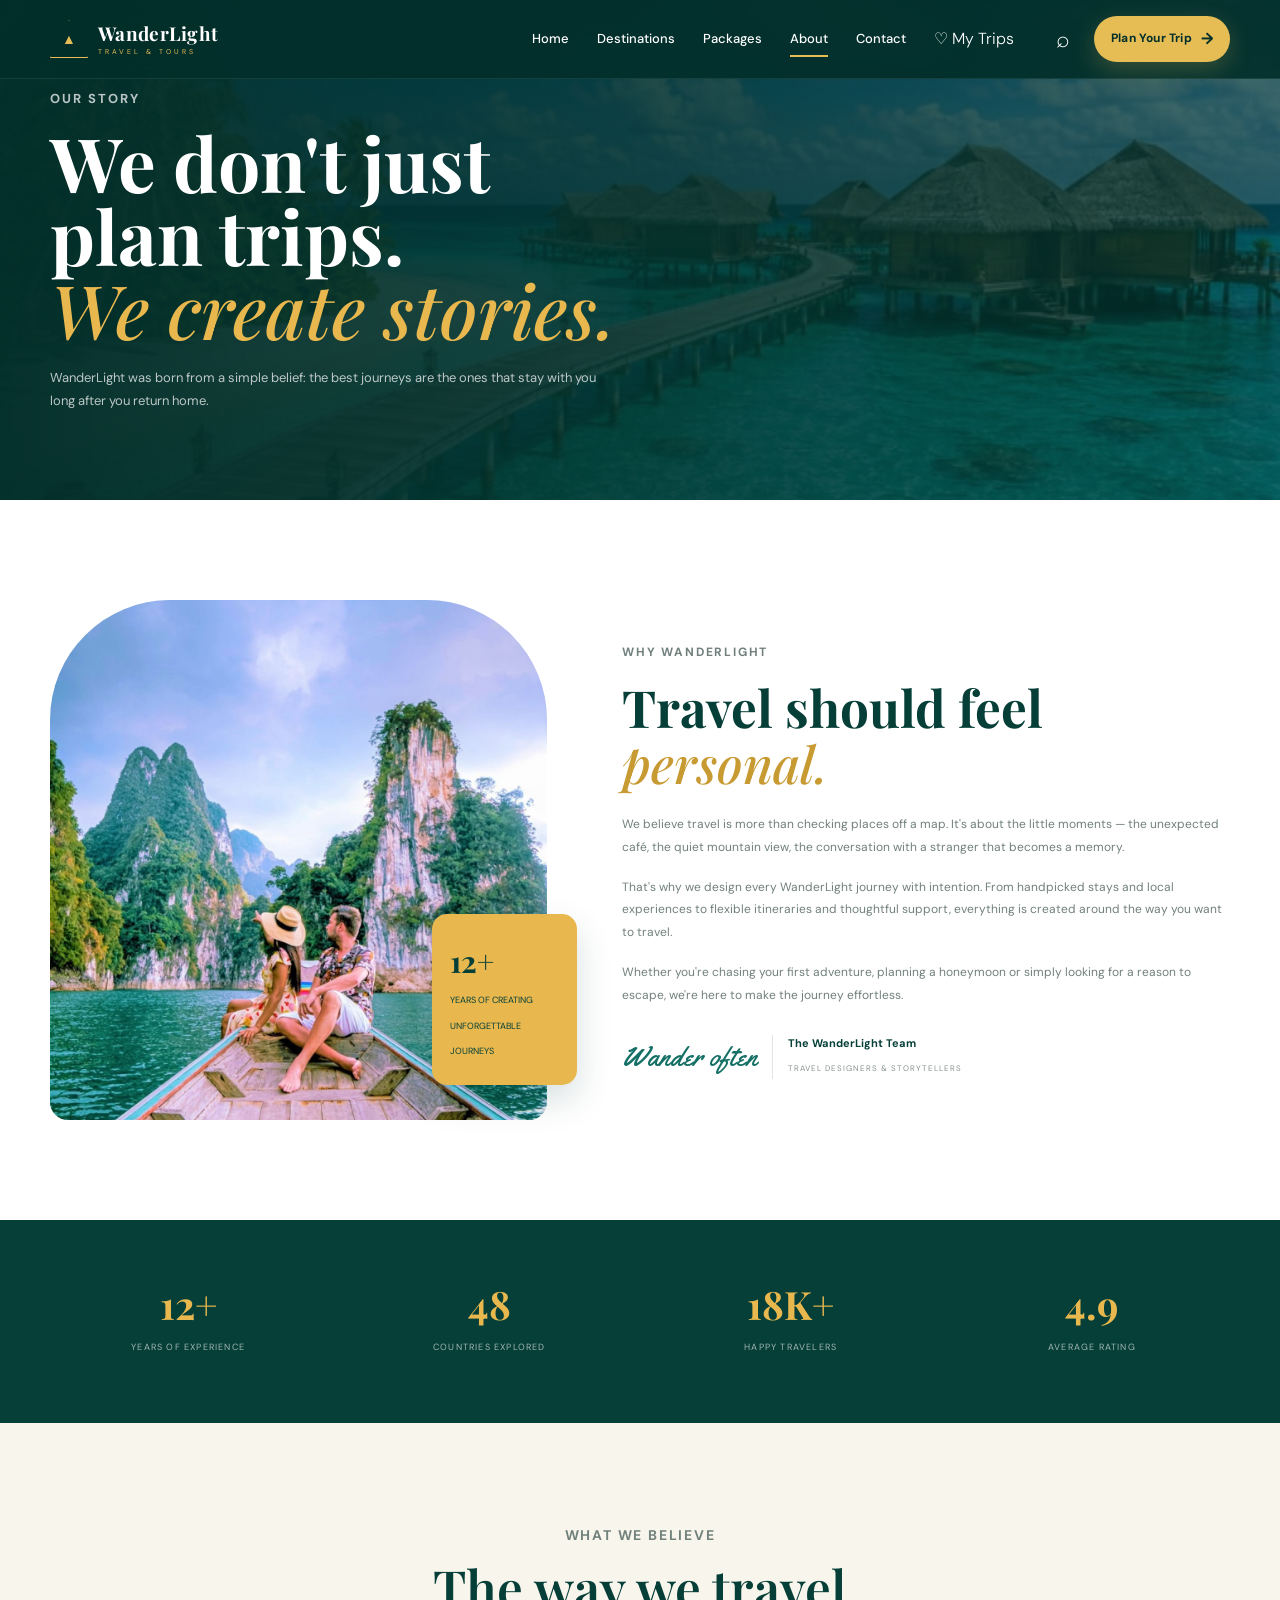
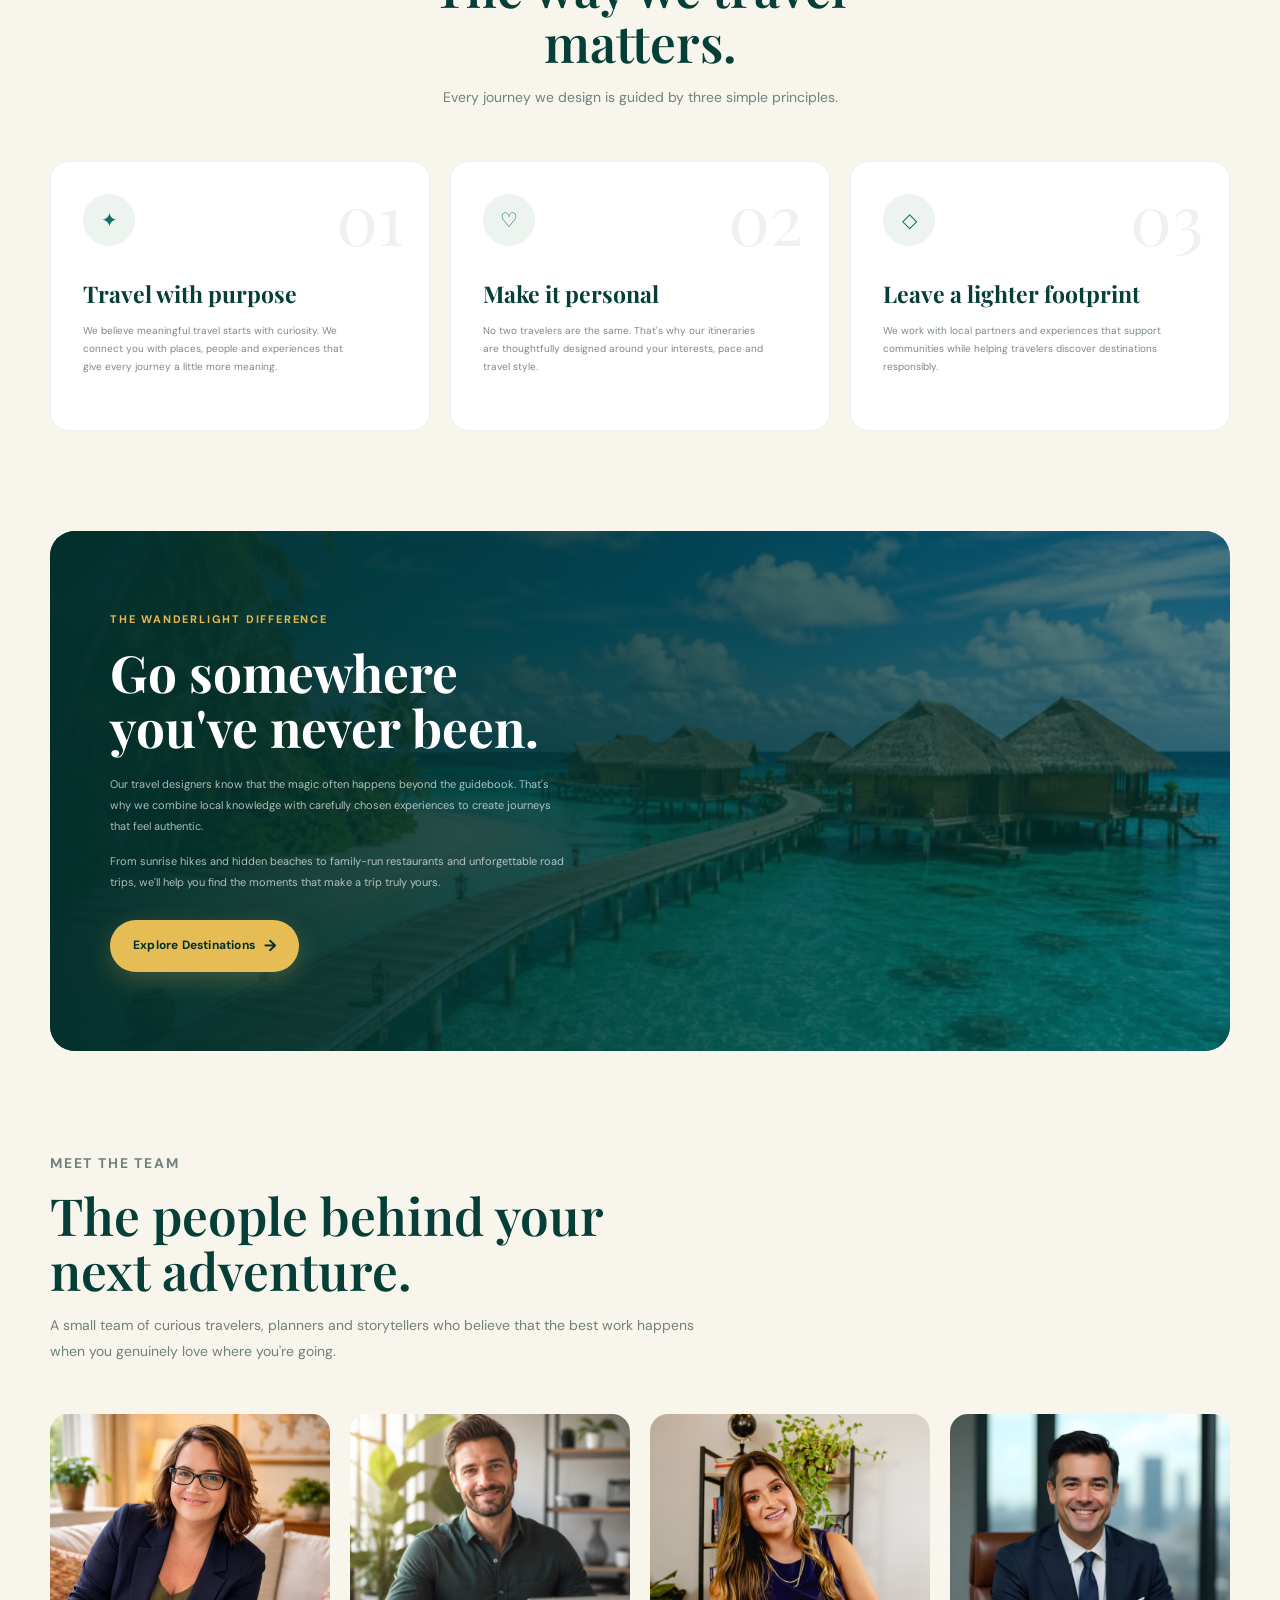
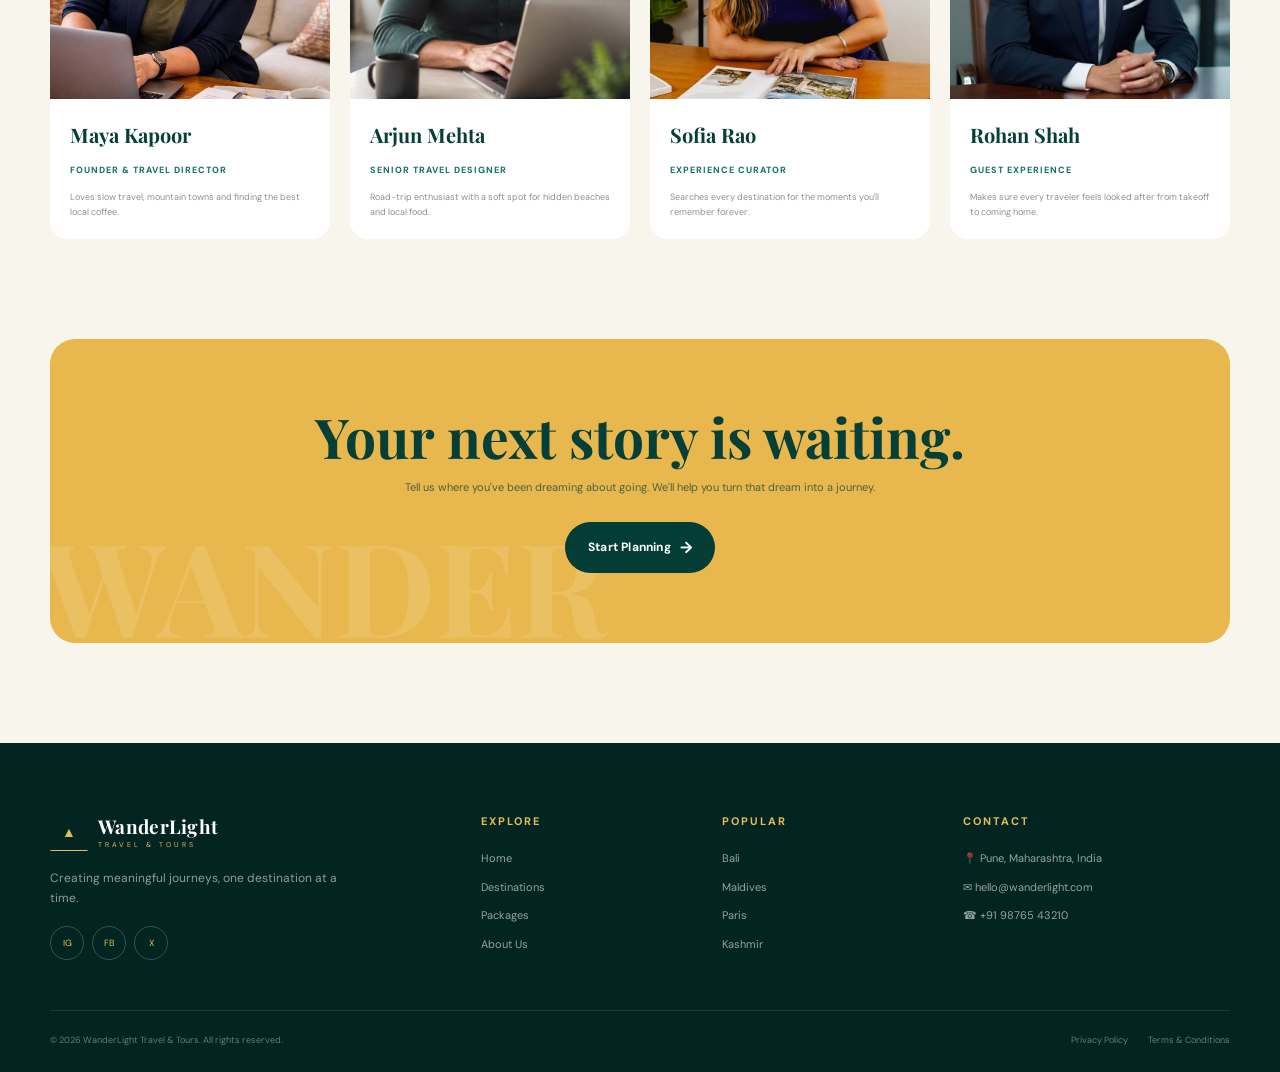
==== commit e685b33c: "Fix merge conflicts and add remove cart functionality" ====
--- a/about.html
+++ b/about.html
@@ -7,7 +7,6 @@
 
     <meta
         name="viewport"
-<<<<<<< HEAD
         content="width=device-width, initial-scale=1.0">
 
     <meta
@@ -1243,40 +1242,10 @@
         }
 
     </style>
-=======
-        content="width=device-width, initial-scale=1.0"
-    >
-
-    <meta
-        name="description"
-        content="Learn more about Wanderly, our travel experts, mission and passion for creating unforgettable journeys."
-    >
-
-    <title>About Us | Wanderly</title>
-
-
-    <!-- Google Fonts -->
-
-    <link rel="preconnect" href="https://fonts.googleapis.com">
-
-    <link
-        href="https://fonts.googleapis.com/css2?family=DM+Sans:wght@400;500;600;700&family=Playfair+Display:wght@500;600;700&display=swap"
-        rel="stylesheet"
-    >
-
-
-    <!-- Main CSS -->
-
-    <link
-        rel="stylesheet"
-        href="css/style.css"
-    >
->>>>>>> 09cf7cb2a86bd18693b823d706e0eaca2782bcb7
 
 </head>
 
 
-<<<<<<< HEAD
 
 <body>
 
@@ -1387,111 +1356,10 @@
 
                 <span></span>
                 <span></span>
-=======
-<body>
-
-
-    <!-- ==========================================
-         HEADER
-    =========================================== -->
-
-    <header
-        class="header"
-        id="header"
-    >
-
-        <div class="container nav-container">
-
-
-            <!-- Logo -->
-
-            <a
-                href="index.html"
-                class="logo"
-            >
-
-                <span class="logo-icon">
-                    ✈
-                </span>
-
-                <span>
-                    Wanderly
-                </span>
-
-            </a>
-
-
-            <!-- Navigation -->
-
-            <nav
-                class="navbar"
-                id="navbar"
-            >
-
-                <a
-                    href="index.html"
-                    class="nav-link"
-                >
-                    Home
-                </a>
-
-                <a
-                    href="destinations.html"
-                    class="nav-link"
-                >
-                    Destinations
-                </a>
-
-                <a
-                    href="packages.html"
-                    class="nav-link"
-                >
-                    Packages
-                </a>
-
-                <a
-                    href="about.html"
-                    class="nav-link active"
-                >
-                    About Us
-                </a>
-
-                <a
-                    href="contact.html"
-                    class="nav-link"
-                >
-                    Contact
-                </a>
-
-                <a
-                    href="booking.html"
-                    class="nav-book-btn"
-                >
-                    Book Now
-                </a>
-
-            </nav>
-
-
-            <!-- Mobile Menu -->
-
-            <button
-                class="menu-toggle"
-                id="menuToggle"
-                type="button"
-                aria-label="Open navigation menu"
-            >
-
                 <span></span>
 
-                <span></span>
-
->>>>>>> 09cf7cb2a86bd18693b823d706e0eaca2782bcb7
-                <span></span>
-
             </button>
 
-<<<<<<< HEAD
 
             <a
                 href="booking.html"
@@ -1634,63 +1502,12 @@
                 <span>
                     YEARS OF CREATING
                     UNFORGETTABLE JOURNEYS
-=======
+                </span>
+
+            </div>
+
         </div>
 
-    </header>
-
-
-
-    <!-- ==========================================
-         PAGE HERO
-    =========================================== -->
-
-    <section class="page-hero about-hero">
-
-        <div class="page-hero-overlay"></div>
-
-        <div class="container page-hero-content">
-
-
-            <span class="section-tag">
-                OUR STORY
-            </span>
-
-
-            <h1>
-                We Make Travel
-                <br>
-                Feel Extraordinary.
-            </h1>
-
-
-            <p>
-                We believe every journey should be more than
-                just a destination. It should become a story
-                worth remembering.
-            </p>
-
-
-            <div class="breadcrumb">
-
-                <a href="index.html">
-                    Home
-                </a>
-
-                <span>
-                    /
-                </span>
-
-                <span>
-                    About Us
->>>>>>> 09cf7cb2a86bd18693b823d706e0eaca2782bcb7
-                </span>
-
-            </div>
-
-        </div>
-
-<<<<<<< HEAD
 
 
         <div class="about-intro-content">
@@ -1757,165 +1574,12 @@
 
                     <span>
                         Travel designers & storytellers
-=======
-    </section>
-
-
-
-    <!-- ==========================================
-         OUR STORY
-    =========================================== -->
-
-    <main>
-
-
-        <section class="section about-story-section">
-
-            <div class="container about-story-grid">
-
-
-                <!-- Image -->
-
-                <div class="about-story-image">
-
-                    <img
-                        src="images/about-travel.jpg"
-                        alt="Travelers enjoying a beautiful destination"
-                    >
-
-                    <div class="experience-badge">
-
-                        <strong>
-                            10+
-                        </strong>
-
-                        <span>
-                            Years of
-                            <br>
-                            Experience
-                        </span>
-
-                    </div>
+                    </span>
 
                 </div>
 
-
-                <!-- Content -->
-
-                <div class="about-story-content">
-
-                    <span class="section-tag">
-                        WHO WE ARE
-                    </span>
-
-
-                    <h2>
-                        Your Journey.
-                        <span>Our Passion.</span>
-                    </h2>
-
-
-                    <p>
-                        Wanderly is a modern travel agency created
-                        for people who want to explore the world
-                        without the stress of planning every detail.
-                    </p>
-
-
-                    <p>
-                        From relaxing beach escapes to thrilling
-                        mountain adventures, we carefully design
-                        experiences that match your travel style,
-                        interests and budget.
-                    </p>
-
-
-                    <p>
-                        Our team combines local knowledge,
-                        personalized service and carefully selected
-                        travel partners to make every trip special.
-                    </p>
-
-
-                    <a
-                        href="destinations.html"
-                        class="btn btn-primary"
-                    >
-                        Explore Destinations
-                    </a>
-
-                </div>
-
             </div>
 
-        </section>
-
-
-
-        <!-- ==========================================
-             STATISTICS
-        =========================================== -->
-
-        <section class="stats-section">
-
-            <div class="container stats-grid">
-
-
-                <div class="stat-item">
-
-                    <strong>
-                        25K+
-                    </strong>
-
-                    <span>
-                        Happy Travelers
-                    </span>
-
-                </div>
-
-
-                <div class="stat-item">
-
-                    <strong>
-                        50+
-                    </strong>
-
-                    <span>
-                        Destinations
-                    </span>
-
-                </div>
-
-
-                <div class="stat-item">
-
-                    <strong>
-                        120+
-                    </strong>
-
-                    <span>
-                        Travel Packages
-                    </span>
-
-                </div>
-
-
-                <div class="stat-item">
-
-                    <strong>
-                        4.9/5
-                    </strong>
-
-                    <span>
-                        Customer Rating
->>>>>>> 09cf7cb2a86bd18693b823d706e0eaca2782bcb7
-                    </span>
-
-                </div>
-
-            </div>
-
-<<<<<<< HEAD
         </div>
 
     </div>
@@ -2180,448 +1844,20 @@
                     you find the moments that make a trip
                     truly yours.
 
-=======
-        </section>
-
-
-
-        <!-- ==========================================
-             MISSION & VISION
-        =========================================== -->
-
-        <section class="section mission-section">
-
-            <div class="container">
-
-
-                <div class="section-heading centered">
-
-                    <span class="section-tag">
-                        WHAT DRIVES US
-                    </span>
-
-                    <h2>
-                        Travel With Purpose
-                    </h2>
-
-                    <p>
-                        Everything we do is centered around
-                        creating meaningful travel experiences.
-                    </p>
-
-                </div>
-
-
-                <div class="mission-grid">
-
-
-                    <!-- Mission -->
-
-                    <article class="mission-card">
-
-                        <div class="mission-icon">
-                            ✈
-                        </div>
-
-                        <h3>
-                            Our Mission
-                        </h3>
-
-                        <p>
-                            To make meaningful travel accessible,
-                            simple and enjoyable for everyone.
-                            We take care of the details so you
-                            can focus on the experience.
-                        </p>
-
-                    </article>
-
-
-                    <!-- Vision -->
-
-                    <article class="mission-card">
-
-                        <div class="mission-icon">
-                            🌎
-                        </div>
-
-                        <h3>
-                            Our Vision
-                        </h3>
-
-                        <p>
-                            To become a trusted travel companion
-                            for explorers around the world by
-                            creating journeys filled with discovery,
-                            comfort and unforgettable moments.
-                        </p>
-
-                    </article>
-
-
-                    <!-- Values -->
-
-                    <article class="mission-card">
-
-                        <div class="mission-icon">
-                            ♥
-                        </div>
-
-                        <h3>
-                            Our Values
-                        </h3>
-
-                        <p>
-                            We believe in honest service,
-                            personalized experiences, responsible
-                            travel and putting our travelers first.
-                        </p>
-
-                    </article>
-
-                </div>
-
-            </div>
-
-        </section>
-
-
-
-        <!-- ==========================================
-             WHY WANDERLY
-        =========================================== -->
-
-        <section class="why-us-section">
-
-            <div class="container why-us-grid">
-
-
-                <!-- Content -->
-
-                <div class="why-us-content">
-
-                    <span class="section-tag">
-                        WHY WANDERLY
-                    </span>
-
-
-                    <h2>
-                        More Than A Trip.
-                        <span>A Complete Experience.</span>
-                    </h2>
-
-
-                    <p>
-                        We don't simply sell travel packages.
-                        We create experiences that fit the people
-                        taking the journey.
-                    </p>
-
-
-                    <div class="why-us-list">
-
-
-                        <div class="why-us-item">
-
-                            <div class="why-us-number">
-                                01
-                            </div>
-
-                            <div>
-
-                                <h3>
-                                    Personalized Planning
-                                </h3>
-
-                                <p>
-                                    Every trip can be customized
-                                    around your preferences.
-                                </p>
-
-                            </div>
-
-                        </div>
-
-
-                        <div class="why-us-item">
-
-                            <div class="why-us-number">
-                                02
-                            </div>
-
-                            <div>
-
-                                <h3>
-                                    Handpicked Experiences
-                                </h3>
-
-                                <p>
-                                    We select destinations,
-                                    hotels and activities carefully.
-                                </p>
-
-                            </div>
-
-                        </div>
-
-
-                        <div class="why-us-item">
-
-                            <div class="why-us-number">
-                                03
-                            </div>
-
-                            <div>
-
-                                <h3>
-                                    Support Every Step
-                                </h3>
-
-                                <p>
-                                    Our travel experts are here
-                                    before, during and after your trip.
-                                </p>
-
-                            </div>
-
-                        </div>
-
-                    </div>
-
-                </div>
-
-
-                <!-- Image -->
-
-                <div class="why-us-image">
-
-                    <img
-                        src="images/home-switzerland.jpg"
-                        alt="Beautiful Switzerland landscape"
-                    >
-
-                </div>
-
-            </div>
-
-        </section>
-
-
-
-        <!-- ==========================================
-             OUR TEAM
-        =========================================== -->
-
-        <section class="section team-section">
-
-            <div class="container">
-
-
-                <div class="section-heading centered">
-
-                    <span class="section-tag">
-                        MEET OUR TEAM
-                    </span>
-
-                    <h2>
-                        The People Behind Your Journey
-                    </h2>
-
-                    <p>
-                        Our passionate travel experts are ready
-                        to help you plan your next adventure.
-                    </p>
-
-                </div>
-
-
-                <div class="team-grid">
-
-
-                    <!-- Team Member 1 -->
-
-                    <article class="team-card">
-
-                        <div class="team-image">
-
-                            <img
-                                src="images/team-1.jpg"
-                                alt="Travel consultant"
-                            >
-
-                        </div>
-
-                        <div class="team-content">
-
-                            <h3>
-                                Arjun Mehta
-                            </h3>
-
-                            <span>
-                                Founder & CEO
-                            </span>
-
-                            <p>
-                                Passionate traveler and
-                                destination expert.
-                            </p>
-
-                        </div>
-
-                    </article>
-
-
-                    <!-- Team Member 2 -->
-
-                    <article class="team-card">
-
-                        <div class="team-image">
-
-                            <img
-                                src="images/team-2.jpg"
-                                alt="Travel planner"
-                            >
-
-                        </div>
-
-                        <div class="team-content">
-
-                            <h3>
-                                Priya Sharma
-                            </h3>
-
-                            <span>
-                                Travel Planner
-                            </span>
-
-                            <p>
-                                Creates personalized journeys
-                                for every type of traveler.
-                            </p>
-
-                        </div>
-
-                    </article>
-
-
-                    <!-- Team Member 3 -->
-
-                    <article class="team-card">
-
-                        <div class="team-image">
-
-                            <img
-                                src="images/team-3.jpg"
-                                alt="Travel consultant"
-                            >
-
-                        </div>
-
-                        <div class="team-content">
-
-                            <h3>
-                                Rohan Kapoor
-                            </h3>
-
-                            <span>
-                                Destination Specialist
-                            </span>
-
-                            <p>
-                                Expert in international
-                                travel experiences.
-                            </p>
-
-                        </div>
-
-                    </article>
-
-
-                    <!-- Team Member 4 -->
-
-                    <article class="team-card">
-
-                        <div class="team-image">
-
-                            <img
-                                src="images/team-4.jpg"
-                                alt="Customer experience manager"
-                            >
-
-                        </div>
-
-                        <div class="team-content">
-
-                            <h3>
-                                Ananya Patel
-                            </h3>
-
-                            <span>
-                                Customer Experience
-                            </span>
-
-                            <p>
-                                Makes sure every traveler
-                                receives exceptional support.
-                            </p>
-
-                        </div>
-
-                    </article>
-
-                </div>
-
-            </div>
-
-        </section>
-
-
-
-        <!-- ==========================================
-             TRAVEL PHILOSOPHY
-        =========================================== -->
-
-        <section class="philosophy-section">
-
-            <div class="container philosophy-content">
-
-                <span class="section-tag">
-                    OUR PHILOSOPHY
-                </span>
-
-
-                <blockquote>
-                    "The best journeys aren't measured
-                    in miles, but in memories."
-                </blockquote>
-
-
-                <p>
-                    Every destination has a story.
-                    Let us help you become part of it.
->>>>>>> 09cf7cb2a86bd18693b823d706e0eaca2782bcb7
                 </p>
 
 
                 <a
-<<<<<<< HEAD
                     href="destinations.html"
                     class="btn btn-primary">
 
                     Explore Destinations
                     <span>→</span>
 
-=======
-                    href="packages.html"
-                    class="btn btn-light"
-                >
-                    Find Your Journey
->>>>>>> 09cf7cb2a86bd18693b823d706e0eaca2782bcb7
                 </a>
 
             </div>
 
-<<<<<<< HEAD
         </div>
 
     </div>
@@ -2864,68 +2100,11 @@
 
         <div class="footer-main">
 
-=======
-        </section>
-
-
-
-        <!-- ==========================================
-             FINAL CTA
-        =========================================== -->
-
-        <section class="cta-section">
-
-            <div class="container cta-content">
-
-                <span class="section-tag">
-                    START EXPLORING
-                </span>
-
-
-                <h2>
-                    Your Next Story
-                    <span>Starts Here.</span>
-                </h2>
-
-
-                <p>
-                    Discover incredible destinations and
-                    unforgettable experiences with Wanderly.
-                </p>
-
-
-                <a
-                    href="booking.html"
-                    class="btn btn-light"
-                >
-                    Plan My Trip
-                </a>
-
-            </div>
-
-        </section>
-
-    </main>
-
-
-
-    <!-- ==========================================
-         FOOTER
-    =========================================== -->
-
-    <footer class="footer">
-
-        <div class="container footer-grid">
-
-
-            <!-- Brand -->
->>>>>>> 09cf7cb2a86bd18693b823d706e0eaca2782bcb7
 
             <div class="footer-brand">
 
                 <a
                     href="index.html"
-<<<<<<< HEAD
                     class="logo footer-logo">
 
                     <span class="logo-mark">
@@ -2942,38 +2121,20 @@
                             TRAVEL & TOURS
                         </small>
 
-=======
-                    class="logo footer-logo"
-                >
-
-                    <span class="logo-icon">
-                        ✈
                     </span>
 
-                    <span>
-                        Wanderly
->>>>>>> 09cf7cb2a86bd18693b823d706e0eaca2782bcb7
-                    </span>
-
                 </a>
 
-<<<<<<< HEAD
 
                 <p>
                     Creating meaningful journeys,
                     one destination at a time.
-=======
-                <p>
-                    Making travel simple, memorable and
-                    unforgettable. Discover the world with us.
->>>>>>> 09cf7cb2a86bd18693b823d706e0eaca2782bcb7
                 </p>
 
 
                 <div class="social-links">
 
                     <a href="#">
-<<<<<<< HEAD
                         IG
                     </a>
 
@@ -2983,30 +2144,13 @@
 
                     <a href="#">
                         X
-=======
-                        Instagram
                     </a>
 
-                    <a href="#">
-                        Facebook
-                    </a>
-
-                    <a href="#">
-                        YouTube
->>>>>>> 09cf7cb2a86bd18693b823d706e0eaca2782bcb7
-                    </a>
-
                 </div>
 
             </div>
 
 
-<<<<<<< HEAD
-=======
-
-            <!-- Explore -->
-
->>>>>>> 09cf7cb2a86bd18693b823d706e0eaca2782bcb7
             <div class="footer-column">
 
                 <h3>
@@ -3022,11 +2166,7 @@
                 </a>
 
                 <a href="packages.html">
-<<<<<<< HEAD
                     Packages
-=======
-                    Travel Packages
->>>>>>> 09cf7cb2a86bd18693b823d706e0eaca2782bcb7
                 </a>
 
                 <a href="about.html">
@@ -3036,7 +2176,6 @@
             </div>
 
 
-<<<<<<< HEAD
             <div class="footer-column">
 
                 <h3>
@@ -3057,50 +2196,15 @@
 
                 <a href="destinations.html">
                     Kashmir
-=======
-
-            <!-- Support -->
-
-            <div class="footer-column">
-
-                <h3>
-                    Support
-                </h3>
-
-                <a href="booking.html">
-                    Book a Trip
                 </a>
 
-                <a href="contact.html">
-                    Contact Us
-                </a>
-
-                <a href="contact.html">
-                    Help Center
-                </a>
-
-                <a href="contact.html">
-                    FAQs
->>>>>>> 09cf7cb2a86bd18693b823d706e0eaca2782bcb7
-                </a>
-
             </div>
 
 
-<<<<<<< HEAD
             <div class="footer-column">
 
                 <h3>
                     Contact
-=======
-
-            <!-- Contact -->
-
-            <div class="footer-column">
-
-                <h3>
-                    Get In Touch
->>>>>>> 09cf7cb2a86bd18693b823d706e0eaca2782bcb7
                 </h3>
 
                 <p>
@@ -3108,7 +2212,6 @@
                 </p>
 
                 <p>
-<<<<<<< HEAD
                     ✉ hello@wanderlight.com
                 </p>
 
@@ -3118,21 +2221,10 @@
 
             </div>
 
-=======
-                    ☎ +91 98765 43210
-                </p>
-
-                <p>
-                    ✉ hello@wanderly.com
-                </p>
-
-            </div>
->>>>>>> 09cf7cb2a86bd18693b823d706e0eaca2782bcb7
 
         </div>
 
 
-<<<<<<< HEAD
         <div class="footer-bottom">
 
             <p>
@@ -3149,36 +2241,11 @@
                 <a href="#">
                     Terms & Conditions
                 </a>
-=======
-
-        <!-- Footer Bottom -->
-
-        <div class="footer-bottom">
-
-            <div class="container footer-bottom-content">
-
-                <p>
-                    © 2026 Wanderly Travel. All Rights Reserved.
-                </p>
-
-                <div>
-
-                    <a href="#">
-                        Privacy Policy
-                    </a>
-
-                    <a href="#">
-                        Terms & Conditions
-                    </a>
-
-                </div>
->>>>>>> 09cf7cb2a86bd18693b823d706e0eaca2782bcb7
 
             </div>
 
         </div>
 
-<<<<<<< HEAD
     </div>
 
 </footer>
@@ -3270,17 +2337,6 @@
 
 </script>
 
-=======
-    </footer>
-
-
-
-    <!-- JavaScript -->
-
-    <script src="js/data.js"></script>
-
-    <script src="js/script.js"></script>
->>>>>>> 09cf7cb2a86bd18693b823d706e0eaca2782bcb7
 
 </body>
 
--- a/css/style.css
+++ b/css/style.css
@@ -1,4 +1,3 @@
-<<<<<<< HEAD
 /* =========================================================
    WANDERLIGHT TRAVEL WEBSITE
    GLOBAL STYLE SHEET
@@ -2496,41 +2495,4 @@
 
 .header .navbar a {
     color: #ffffff !important;
-}
-=======
-@import url('https://fonts.googleapis.com/css2?family=DM+Sans:wght@400;500;600;700&family=Playfair+Display:wght@500;600;700&display=swap');
-
-:root{--green:#1f4b3b;--green-dark:#12372c;--green-soft:#eaf1e8;--orange:#f39a38;--orange-dark:#dd7f20;--cream:#f8f7f1;--paper:#fffefa;--ink:#17251f;--text:#607068;--muted:#8a958f;--line:#e4e8e1;--white:#fff;--shadow:0 18px 50px rgba(27,58,45,.10);--shadow-lg:0 28px 70px rgba(27,58,45,.16);--radius:24px;--container:1180px}
-*{box-sizing:border-box;margin:0;padding:0}html{scroll-behavior:smooth}body{font-family:'DM Sans',sans-serif;color:var(--ink);background:#fff;line-height:1.6;overflow-x:hidden}a{text-decoration:none;color:inherit}button,input,select{font:inherit}button{cursor:pointer}img{display:block;width:100%;object-fit:cover}::selection{background:var(--orange);color:#fff}.container{width:min(92%,var(--container));margin:auto}.section{padding:82px 0}.eyebrow{display:inline-block;font-size:.72rem;font-weight:700;letter-spacing:2px;color:var(--green);margin-bottom:10px}.eyebrow.light{color:#dcefdc}h1,h2,h3,h4{font-family:'Playfair Display',serif;line-height:1.12;color:var(--ink)}h1{font-size:clamp(3rem,6vw,5.8rem)}h2{font-size:clamp(2rem,4vw,3.3rem)}p{color:var(--text)}
-
-/* Header */
-.site-header{position:absolute;top:0;left:0;width:100%;z-index:1000;transition:.3s ease}.site-header.scrolled{position:fixed;background:rgba(255,255,255,.94);backdrop-filter:blur(18px);box-shadow:0 8px 30px rgba(20,40,30,.08)}.nav-wrap{height:82px;display:flex;align-items:center;justify-content:space-between;gap:28px}.brand{display:inline-flex;align-items:center;gap:10px}.brand-mark{width:43px;height:43px;border-radius:14px 18px 14px 18px;background:linear-gradient(145deg,var(--orange),#e88422);display:grid;place-items:center;color:#fff;font-weight:800;box-shadow:0 8px 20px rgba(243,154,56,.25);transform:rotate(-4deg)}.brand-mark span{transform:rotate(4deg)}.brand-copy{display:flex;flex-direction:column;line-height:1.05}.brand-copy strong{font-size:1.25rem}.brand-copy small{font-size:.58rem;color:var(--muted);margin-top:4px}.site-header:not(.scrolled) .brand-copy strong,.site-header:not(.scrolled) .brand-copy small{color:#fff}.main-nav{display:flex;align-items:center;gap:28px}.main-nav a{position:relative;font-size:.84rem;font-weight:600;color:#fff;padding:9px 0}.site-header.scrolled .main-nav a{color:var(--ink)}.main-nav a::after{content:'';position:absolute;left:0;bottom:2px;width:0;height:2px;border-radius:3px;background:var(--orange);transition:.25s}.main-nav a:hover::after,.main-nav a.active::after{width:100%}.nav-actions{display:flex;gap:8px}.icon-btn{width:40px;height:40px;border:1px solid rgba(255,255,255,.35);border-radius:50%;display:grid;place-items:center;background:rgba(255,255,255,.14);color:#fff;transition:.25s}.site-header.scrolled .icon-btn{border-color:var(--line);background:#fff;color:var(--ink)}.icon-btn:hover{transform:translateY(-2px);background:var(--orange);color:#fff;border-color:var(--orange)}.menu-toggle{display:none;gap:4px}.menu-toggle span{display:block;width:17px;height:2px;background:currentColor;border-radius:3px;transition:.25s}
-
-/* Hero */
-.hero-modern{position:relative;min-height:690px;display:flex;align-items:center;overflow:hidden;background:var(--green-dark)}.hero-bg{position:absolute;inset:0;background:linear-gradient(90deg,rgba(10,35,27,.78) 0%,rgba(15,50,39,.47) 42%,rgba(15,50,39,.08) 78%),url('../images/hero-mountain-lake.jpg') center/cover no-repeat;transform:scale(1.03);animation:heroZoom 14s ease-in-out infinite alternate}.hero-shape{position:absolute;background:rgba(255,255,255,.08);border:1px solid rgba(255,255,255,.15);border-radius:50%;filter:blur(.2px)}.hero-shape-left{width:260px;height:260px;left:-140px;top:160px}.hero-shape-right{width:340px;height:340px;right:-190px;bottom:-170px}.hero-inner{position:relative;z-index:2;padding-top:90px}.hero-copy{max-width:650px}.hero-copy h1{color:#fff;margin:8px 0 18px}.hero-copy h1 em{font-style:normal;color:#bfe2bd}.hero-copy p{max-width:500px;color:rgba(255,255,255,.88);font-size:1.02rem;margin-bottom:26px}.hero-cta-row{display:flex;align-items:center;gap:24px}.btn{display:inline-flex;align-items:center;justify-content:center;gap:12px;min-height:48px;padding:0 20px;border:0;border-radius:14px;font-weight:700;transition:.3s ease;position:relative;overflow:hidden}.btn::before{content:'';position:absolute;inset:0;transform:translateX(-105%);background:rgba(255,255,255,.18);transition:.35s}.btn:hover::before{transform:translateX(0)}.btn span{transition:.3s}.btn:hover span{transform:translateX(4px)}.btn-primary{background:var(--orange);color:#fff;box-shadow:0 10px 25px rgba(243,154,56,.28)}.btn-primary:hover{transform:translateY(-3px);background:var(--orange-dark)}.btn-secondary{background:var(--green);color:#fff}.btn-accent{background:var(--orange);color:#fff}.text-link{color:#fff;font-weight:700}.text-link span{margin-left:6px}.travel-search{margin-top:54px;background:rgba(255,255,255,.96);border:1px solid rgba(255,255,255,.8);box-shadow:var(--shadow-lg);border-radius:20px;padding:10px;display:grid;grid-template-columns:1.35fr 1fr 1fr 1fr auto;align-items:center;gap:0;max-width:1050px}.search-field{min-width:0;display:flex;gap:10px;align-items:center;padding:10px 17px;border-right:1px solid var(--line)}.field-icon{width:26px;height:26px;border-radius:50%;background:var(--green-soft);color:var(--green);display:grid;place-items:center;font-size:.82rem;flex:none}.search-field span:last-child{display:flex;flex-direction:column;min-width:0}.search-field small{font-size:.64rem;font-weight:700;color:var(--ink);margin-bottom:1px}.search-field input,.search-field select{border:0;outline:0;background:transparent;color:var(--muted);font-size:.77rem;min-width:0;width:100%;appearance:none}.search-field input[type=date]{color:#758078}.search-submit{height:50px;border:0;border-radius:16px;background:linear-gradient(135deg,var(--green),#2d6652);color:#fff;padding:0 24px;font-weight:700;box-shadow:0 10px 20px rgba(31,75,59,.2);transition:.3s}.search-submit:hover{transform:translateY(-2px);background:var(--orange)}
-
-/* Trust */
-.trust-strip{position:relative;z-index:5;margin-top:-25px}.trust-grid{display:grid;grid-template-columns:repeat(4,1fr);background:rgba(255,255,255,.97);border-radius:22px;box-shadow:var(--shadow);border:1px solid var(--line);overflow:hidden}.trust-item{display:flex;gap:12px;padding:22px 18px;border-right:1px solid var(--line)}.trust-item:last-child{border-right:0}.trust-icon{width:38px;height:38px;flex:none;border-radius:50%;display:grid;place-items:center;background:var(--green-soft);color:var(--green);font-size:1.1rem}.trust-item strong{display:block;font-size:.78rem}.trust-item p{font-size:.67rem;margin-top:3px}
-
-/* Sections */
-.section-top{display:flex;align-items:end;justify-content:space-between;gap:20px;margin-bottom:30px}.section-top h2{margin-top:3px}.leaf{color:var(--orange);font-size:.7em}.view-link{font-size:.78rem;font-weight:700;color:var(--green);white-space:nowrap}.view-link span{margin-left:5px;transition:.25s}.view-link:hover span{margin-left:9px}.destination-showcase{display:grid;grid-template-columns:repeat(4,1fr);gap:14px}.destination-feature{height:310px;position:relative;overflow:hidden;border-radius:18px;background:#ddd;box-shadow:0 12px 30px rgba(0,0,0,.09);isolation:isolate}.destination-feature img{height:100%;transition:transform .6s cubic-bezier(.2,.7,.2,1)}.destination-feature:hover img{transform:scale(1.09)}.card-gradient{position:absolute;inset:0;background:linear-gradient(180deg,rgba(0,0,0,.04) 35%,rgba(0,0,0,.75) 100%);z-index:1}.rating{position:absolute;z-index:2;top:12px;left:12px;background:rgba(24,50,40,.9);color:#fff;padding:5px 8px;border-radius:8px;font-size:.65rem;font-weight:700}.destination-overlay{position:absolute;z-index:2;left:16px;right:16px;bottom:15px;display:flex;justify-content:space-between;align-items:end;color:#fff}.destination-overlay h3{font-family:'DM Sans',sans-serif;color:#fff;font-size:1.02rem}.destination-overlay p{color:rgba(255,255,255,.83);font-size:.65rem}.destination-overlay strong{color:#ffc06f;font-size:.82rem}.category-row{display:flex;justify-content:space-between;gap:10px;margin-top:22px}.category-row a{display:flex;align-items:center;gap:8px;font-size:.72rem;font-weight:600;color:var(--text);padding:9px 13px;border-radius:50px;transition:.25s}.category-row a span{width:29px;height:29px;border-radius:50%;display:grid;place-items:center;background:var(--cream);color:var(--green)}.category-row a:hover{background:var(--green-soft);color:var(--green);transform:translateY(-2px)}
-
-/* Guide */
-.guide-section{background:#fbfaf6}.guide-panel{background:#f1f3e9;border:1px solid #e8eadf;border-radius:26px;padding:26px;display:grid;grid-template-columns:.85fr 1.4fr;gap:28px;align-items:center;position:relative;overflow:hidden}.guide-panel::after{content:'✿';position:absolute;right:-12px;bottom:-32px;color:#d9e4c9;font-size:10rem;transform:rotate(-15deg)}.guide-copy{padding:20px}.guide-copy h2{margin:2px 0 10px}.guide-copy p{max-width:390px;font-size:.82rem;margin-bottom:20px}.guide-cards{display:grid;grid-template-columns:1fr 1fr;gap:14px;position:relative;z-index:1}.guide-card{background:#fff;border-radius:17px;overflow:hidden;box-shadow:0 10px 25px rgba(32,52,41,.08);transition:.3s}.guide-card:hover{transform:translateY(-6px);box-shadow:var(--shadow)}.guide-card img{height:135px}.guide-card div{padding:12px 13px}.guide-card small,.guide-card strong{display:block}.guide-card small{font-size:.72rem;font-weight:700}.guide-card strong{font-size:.61rem;color:var(--muted);margin-top:4px}
-
-/* Offer */
-.offer-modern{min-height:350px;background:var(--green);border-radius:26px;overflow:hidden;display:grid;grid-template-columns:1.05fr 1fr;position:relative;box-shadow:var(--shadow-lg)}.offer-photo{min-height:350px}.offer-photo img{height:100%}.offer-copy{padding:55px 55px;color:#fff;display:flex;flex-direction:column;justify-content:center;position:relative;z-index:2}.offer-copy h2{color:#fff;margin:4px 0 13px}.offer-copy h2 em{color:#e7efc9;font-style:normal}.offer-copy p{color:rgba(255,255,255,.78);font-size:.84rem;max-width:420px;margin-bottom:22px}.offer-flower{position:absolute;right:20px;bottom:-38px;color:#f2b66b;font-size:9rem;opacity:.9;transform:rotate(-10deg)}
-
-/* Stats/footer */
-.stats-section{padding:26px 0;border-top:1px solid var(--line);border-bottom:1px solid var(--line)}.stats-grid{display:grid;grid-template-columns:repeat(5,1fr);align-items:center}.stat{padding:10px 18px;border-right:1px solid var(--line);text-align:center}.stat strong{display:block;font-size:1.18rem;color:var(--green)}.stat strong span{color:var(--orange)}.stat span{font-size:.65rem;color:var(--muted)}.follow{text-align:center}.follow small{display:block;color:var(--muted);font-size:.65rem;margin-bottom:7px}.follow div{display:flex;justify-content:center;gap:7px}.follow a{width:28px;height:28px;border:1px solid var(--line);border-radius:50%;display:grid;place-items:center;font-size:.7rem;color:var(--green);transition:.25s}.follow a:hover{background:var(--green);color:#fff}.newsletter-section{padding:65px 0;background:var(--cream)}.newsletter{background:#fff;border:1px solid var(--line);border-radius:22px;padding:30px 34px;display:flex;justify-content:space-between;align-items:center;gap:30px;box-shadow:var(--shadow)}.newsletter h2{font-size:1.8rem;margin:4px 0}.newsletter p{font-size:.78rem}.newsletter form{display:flex;background:#f6f7f4;border:1px solid var(--line);padding:5px;border-radius:14px;min-width:370px}.newsletter input{flex:1;border:0;background:transparent;outline:0;padding:0 12px;font-size:.78rem}.newsletter button{border:0;border-radius:10px;background:var(--green);color:#fff;padding:0 18px;font-weight:700}.site-footer{padding:60px 0 20px;background:#f6f5ef}.footer-grid{display:grid;grid-template-columns:1.6fr repeat(4,1fr);gap:30px}.footer-brand p{max-width:280px;font-size:.72rem;margin-top:15px}.footer-grid>div:not(.footer-brand){display:flex;flex-direction:column;gap:8px}.footer-grid h4{font-family:'DM Sans',sans-serif;font-size:.78rem;margin-bottom:5px}.footer-grid a,.footer-grid p{font-size:.69rem;color:var(--text)}.footer-grid a:hover{color:var(--green)}.footer-subscribe{font-weight:700!important;color:var(--green)!important}.footer-bottom{margin-top:35px;padding-top:18px;border-top:1px solid var(--line);display:flex;justify-content:space-between;font-size:.62rem;color:var(--muted)}
-
-/* Generic inner pages compatibility */
-.header{position:absolute;z-index:1000}.header.scrolled{position:fixed}.navbar{display:flex;align-items:center;gap:28px}.nav-link,.nav-book-btn{font-weight:600}.page-hero{min-height:420px;background:linear-gradient(90deg,rgba(18,55,44,.82),rgba(18,55,44,.3)),url('../images/home-switzerland.jpg') center/cover}.section-heading{margin-bottom:38px}.destination-grid,.package-grid{display:grid;grid-template-columns:repeat(3,minmax(0,1fr));gap:24px}.destination-card,.package-card{overflow:hidden;background:#fff;border:1px solid var(--line);border-radius:20px;box-shadow:var(--shadow);transition:.3s}.destination-card:hover,.package-card:hover{transform:translateY(-7px);box-shadow:var(--shadow-lg)}.destination-card .card-image,.package-card .package-image,.destination-card-image,.package-card-image{height:230px;overflow:hidden;position:relative}.destination-card img,.package-card img{height:100%;transition:.5s}.destination-card:hover img,.package-card:hover img{transform:scale(1.06)}.destination-content,.package-content,.destination-card-content,.package-card-content{padding:20px}.filter-panel{border:1px solid var(--line);border-radius:18px;background:#f7f8f3;box-shadow:none}.btn-outline{border:1px solid var(--green);color:var(--green);background:#fff}.btn-outline:hover{background:var(--green);color:#fff}.no-results{padding:40px;text-align:center;background:#f7f8f3;border-radius:18px}.reveal{opacity:0;transform:translateY(22px);transition:opacity .7s ease,transform .7s ease}.reveal.visible{opacity:1;transform:none}.delay-1{transition-delay:.08s}.delay-2{transition-delay:.16s}.delay-3{transition-delay:.24s}
-
-@keyframes heroZoom{from{transform:scale(1.03)}to{transform:scale(1.09)}}
-
-/* Responsive */
-@media(max-width:1000px){.main-nav{gap:17px}.travel-search{grid-template-columns:repeat(2,1fr);padding:12px}.search-field{border-right:0;border-bottom:1px solid var(--line)}.search-submit{grid-column:1/-1}.destination-showcase{grid-template-columns:repeat(2,1fr)}.trust-grid{grid-template-columns:repeat(2,1fr)}.trust-item:nth-child(2){border-right:0}.guide-panel{grid-template-columns:1fr}.stats-grid{grid-template-columns:repeat(4,1fr)}.follow{grid-column:1/-1;padding-top:12px}.footer-grid{grid-template-columns:1.5fr repeat(2,1fr)}.newsletter{align-items:stretch;flex-direction:column}.newsletter form{min-width:0;width:100%}.destination-grid,.package-grid{grid-template-columns:repeat(2,minmax(0,1fr))}}
-@media(max-width:760px){.site-header{background:rgba(255,255,255,.92);backdrop-filter:blur(14px)}.site-header:not(.scrolled) .brand-copy strong,.site-header:not(.scrolled) .brand-copy small{color:var(--ink)}.site-header:not(.scrolled) .icon-btn{color:var(--ink);border-color:var(--line);background:#fff}.nav-wrap{height:72px}.main-nav{position:absolute;top:72px;left:4%;right:4%;display:none;flex-direction:column;align-items:stretch;gap:0;padding:10px;background:#fff;border:1px solid var(--line);border-radius:18px;box-shadow:var(--shadow-lg)}.main-nav.active{display:flex}.main-nav a{color:var(--ink)!important;padding:13px 15px;border-radius:10px}.main-nav a:hover{background:var(--green-soft)}.main-nav a::after{display:none}.menu-toggle{display:grid}.menu-toggle.active span:nth-child(1){transform:translateY(6px) rotate(45deg)}.menu-toggle.active span:nth-child(2){opacity:0}.menu-toggle.active span:nth-child(3){transform:translateY(-6px) rotate(-45deg)}.hero-modern{min-height:780px}.hero-inner{padding-top:125px}.hero-copy h1{font-size:clamp(2.8rem,13vw,4.3rem)}.travel-search{grid-template-columns:1fr}.search-field{border-bottom:1px solid var(--line);padding:11px 13px}.search-submit{grid-column:auto}.trust-strip{margin-top:-20px}.trust-grid{grid-template-columns:1fr 1fr}.trust-item{border-right:0;border-bottom:1px solid var(--line)}.trust-item:nth-last-child(-n+2){border-bottom:0}.section{padding:65px 0}.section-top{align-items:flex-start;flex-direction:column}.destination-showcase{grid-template-columns:1fr 1fr}.destination-feature{height:280px}.category-row{overflow:auto;justify-content:flex-start;padding-bottom:5px}.category-row a{white-space:nowrap}.guide-cards{grid-template-columns:1fr}.offer-modern{grid-template-columns:1fr}.offer-photo{min-height:220px}.offer-copy{padding:35px 28px}.stats-grid{grid-template-columns:1fr 1fr}.stat{border-bottom:1px solid var(--line)}.footer-grid{grid-template-columns:1fr 1fr}.footer-brand{grid-column:1/-1}.footer-bottom{flex-direction:column;gap:7px}.destination-grid,.package-grid{grid-template-columns:1fr}}
-@media(max-width:480px){.container{width:min(94%,var(--container))}.brand-copy small{display:none}.nav-actions{gap:5px}.icon-btn{width:37px;height:37px}.hero-modern{min-height:820px}.hero-cta-row{flex-direction:column;align-items:flex-start;gap:15px}.destination-showcase{grid-template-columns:1fr}.destination-feature{height:330px}.trust-grid{grid-template-columns:1fr}.trust-item{border-bottom:1px solid var(--line)!important}.trust-item:last-child{border-bottom:0!important}.guide-panel{padding:12px}.guide-copy{padding:18px 10px}.offer-photo{min-height:180px}.stats-grid{grid-template-columns:1fr 1fr}.footer-grid{grid-template-columns:1fr}.newsletter{padding:24px 20px}.newsletter h2{font-size:1.5rem}.footer-bottom{font-size:.58rem}.page-hero{min-height:360px}}
->>>>>>> 09cf7cb2a86bd18693b823d706e0eaca2782bcb7
+}
